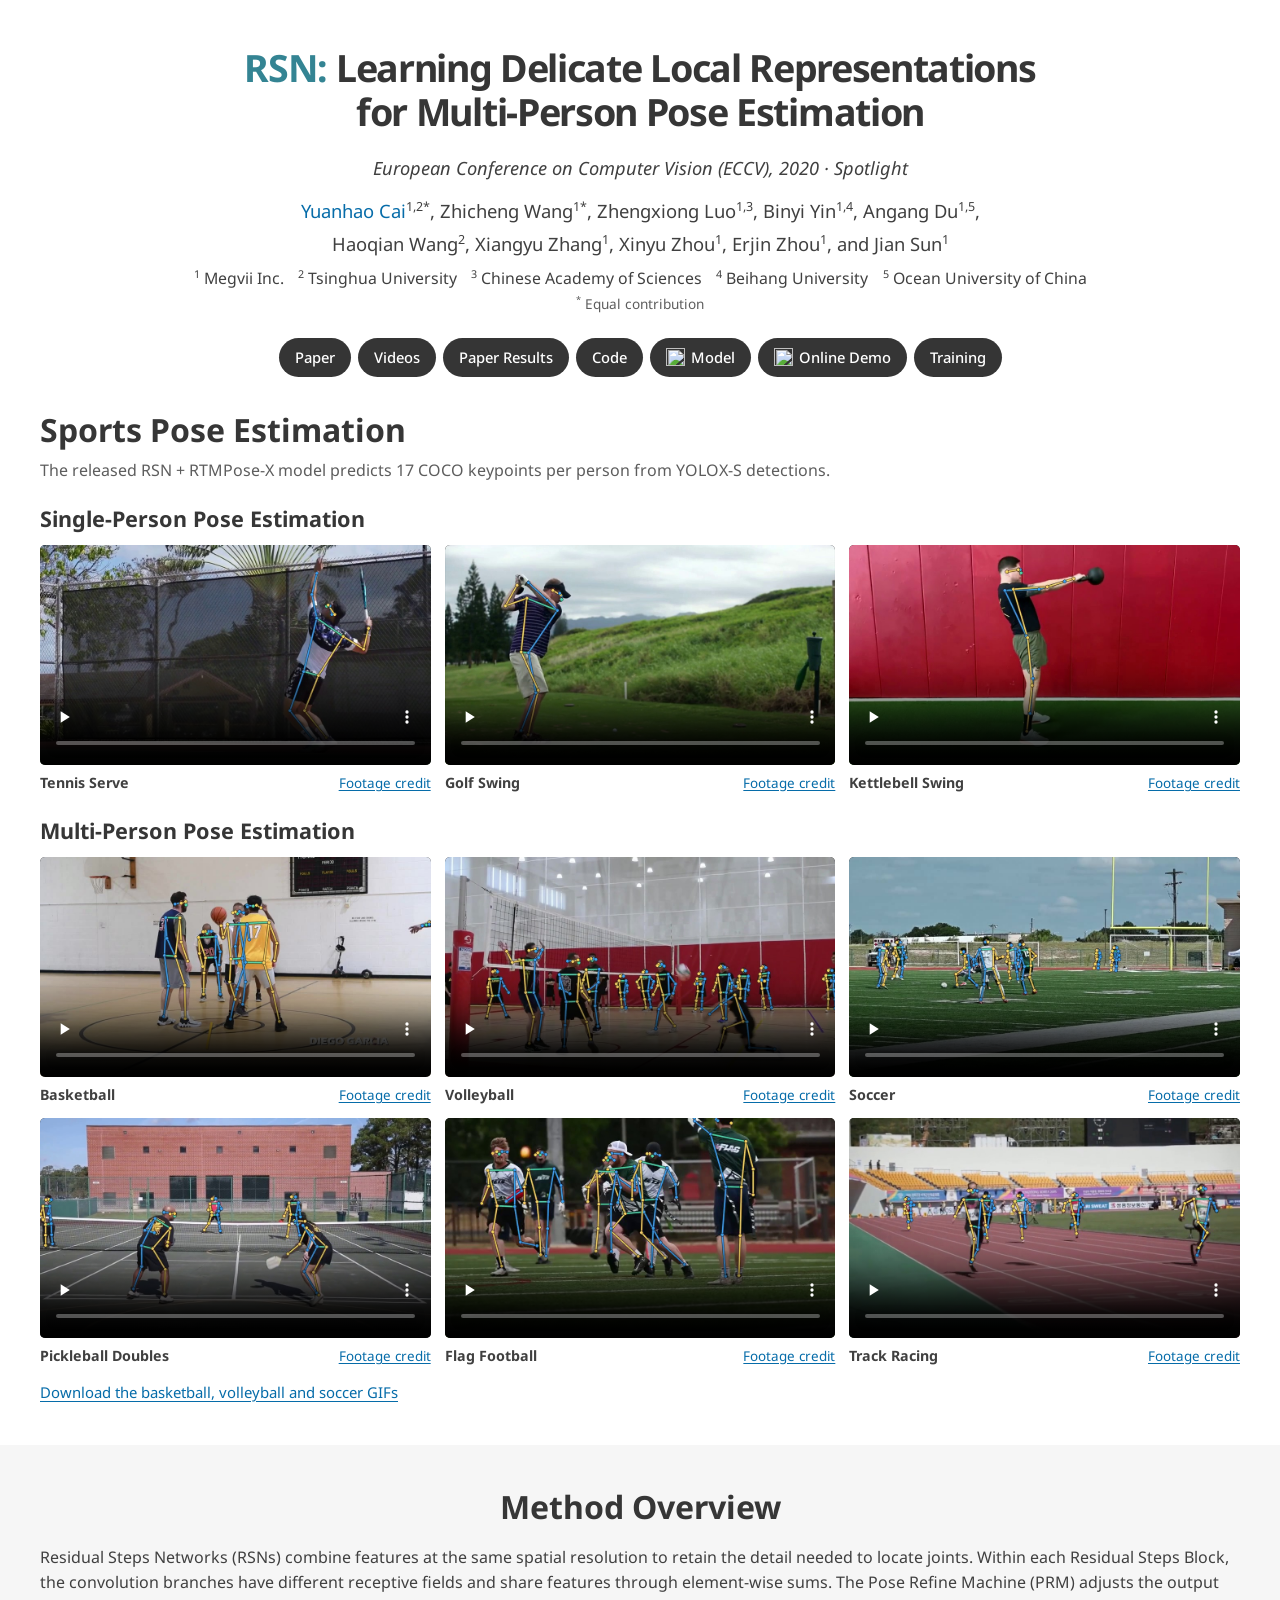
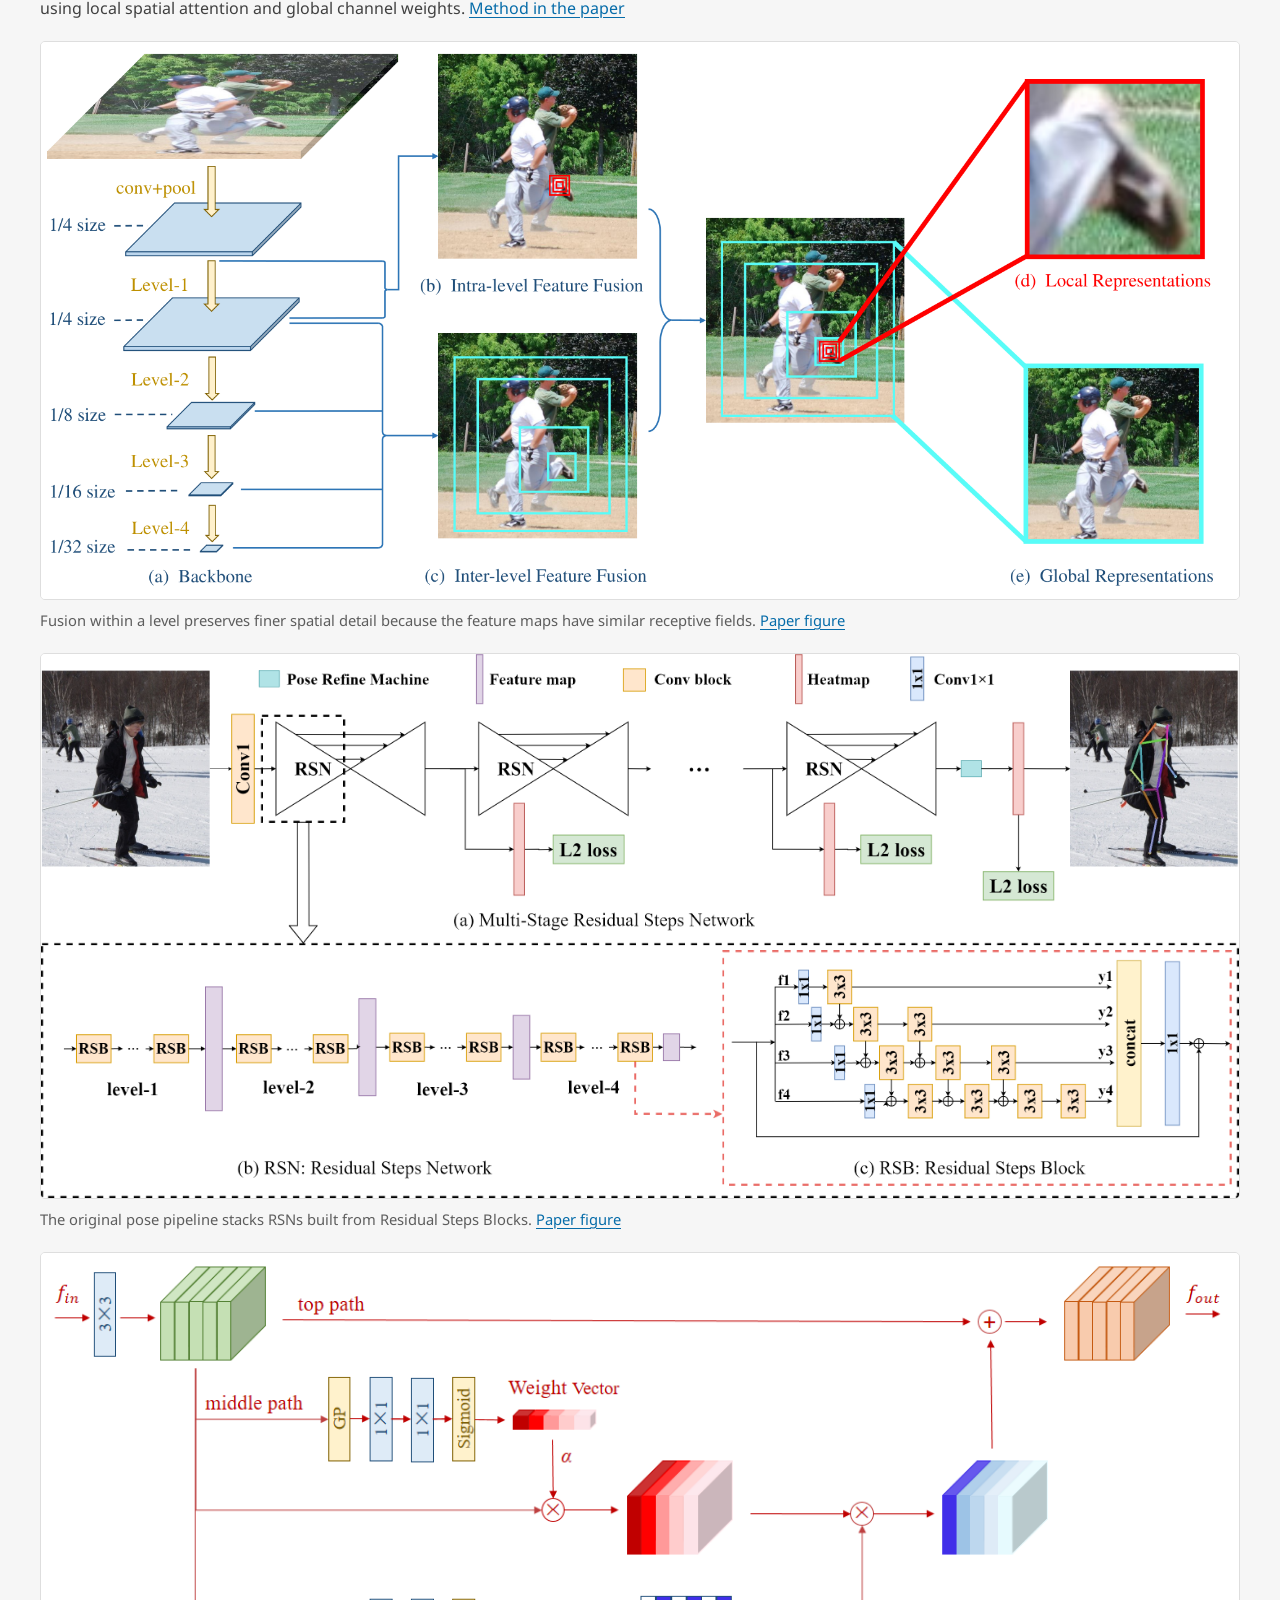
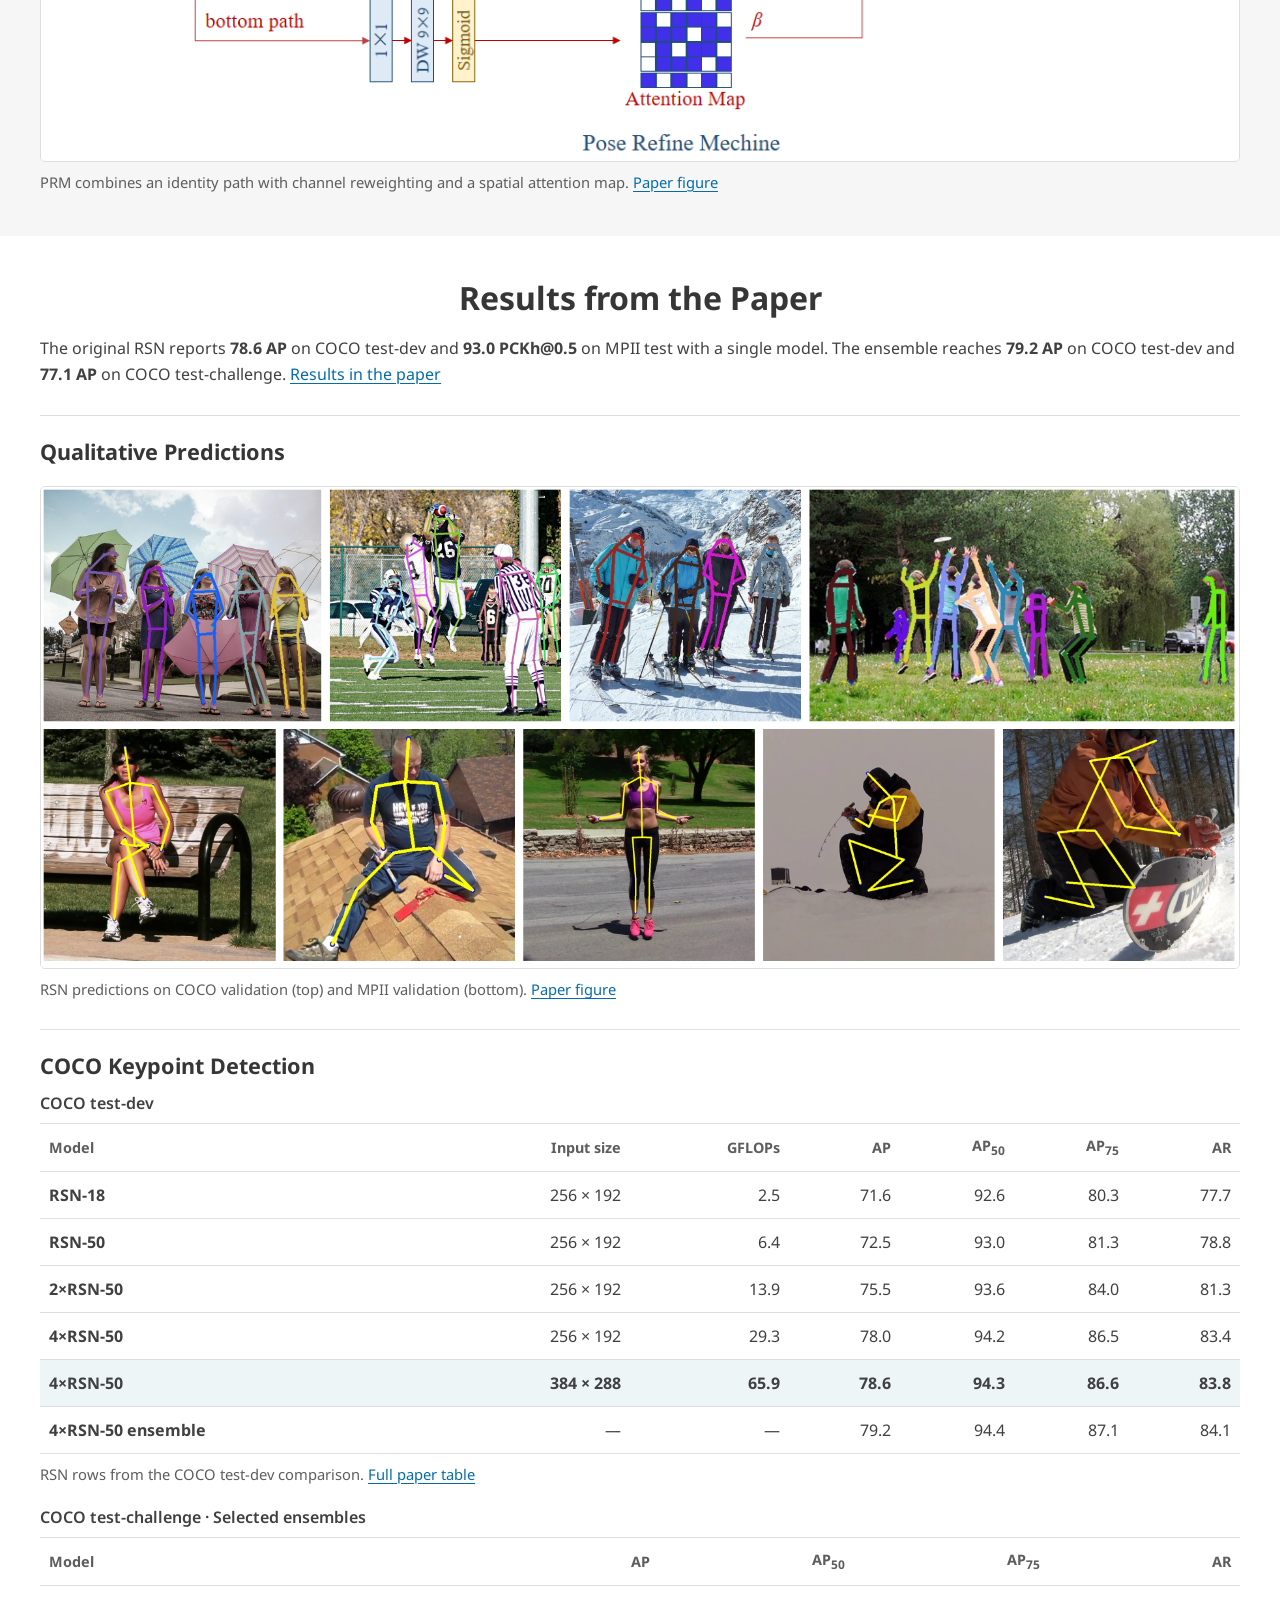
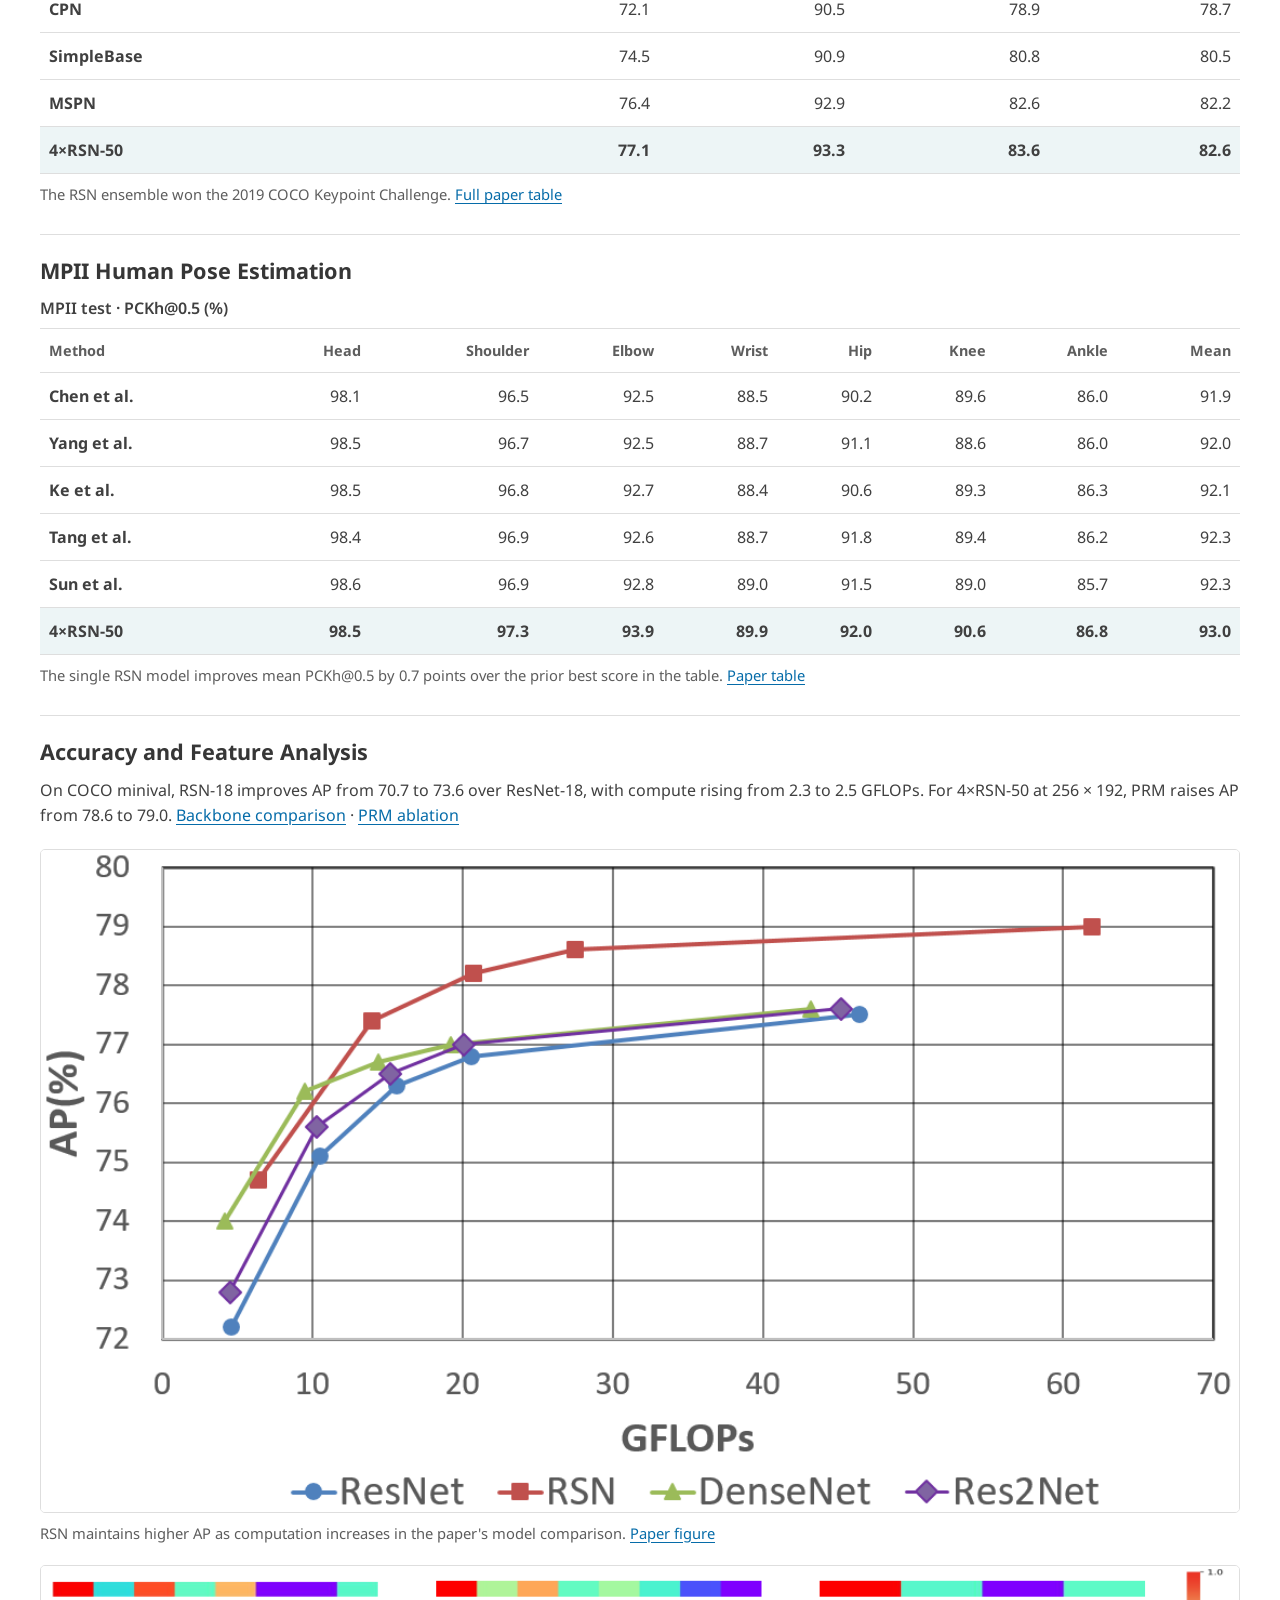
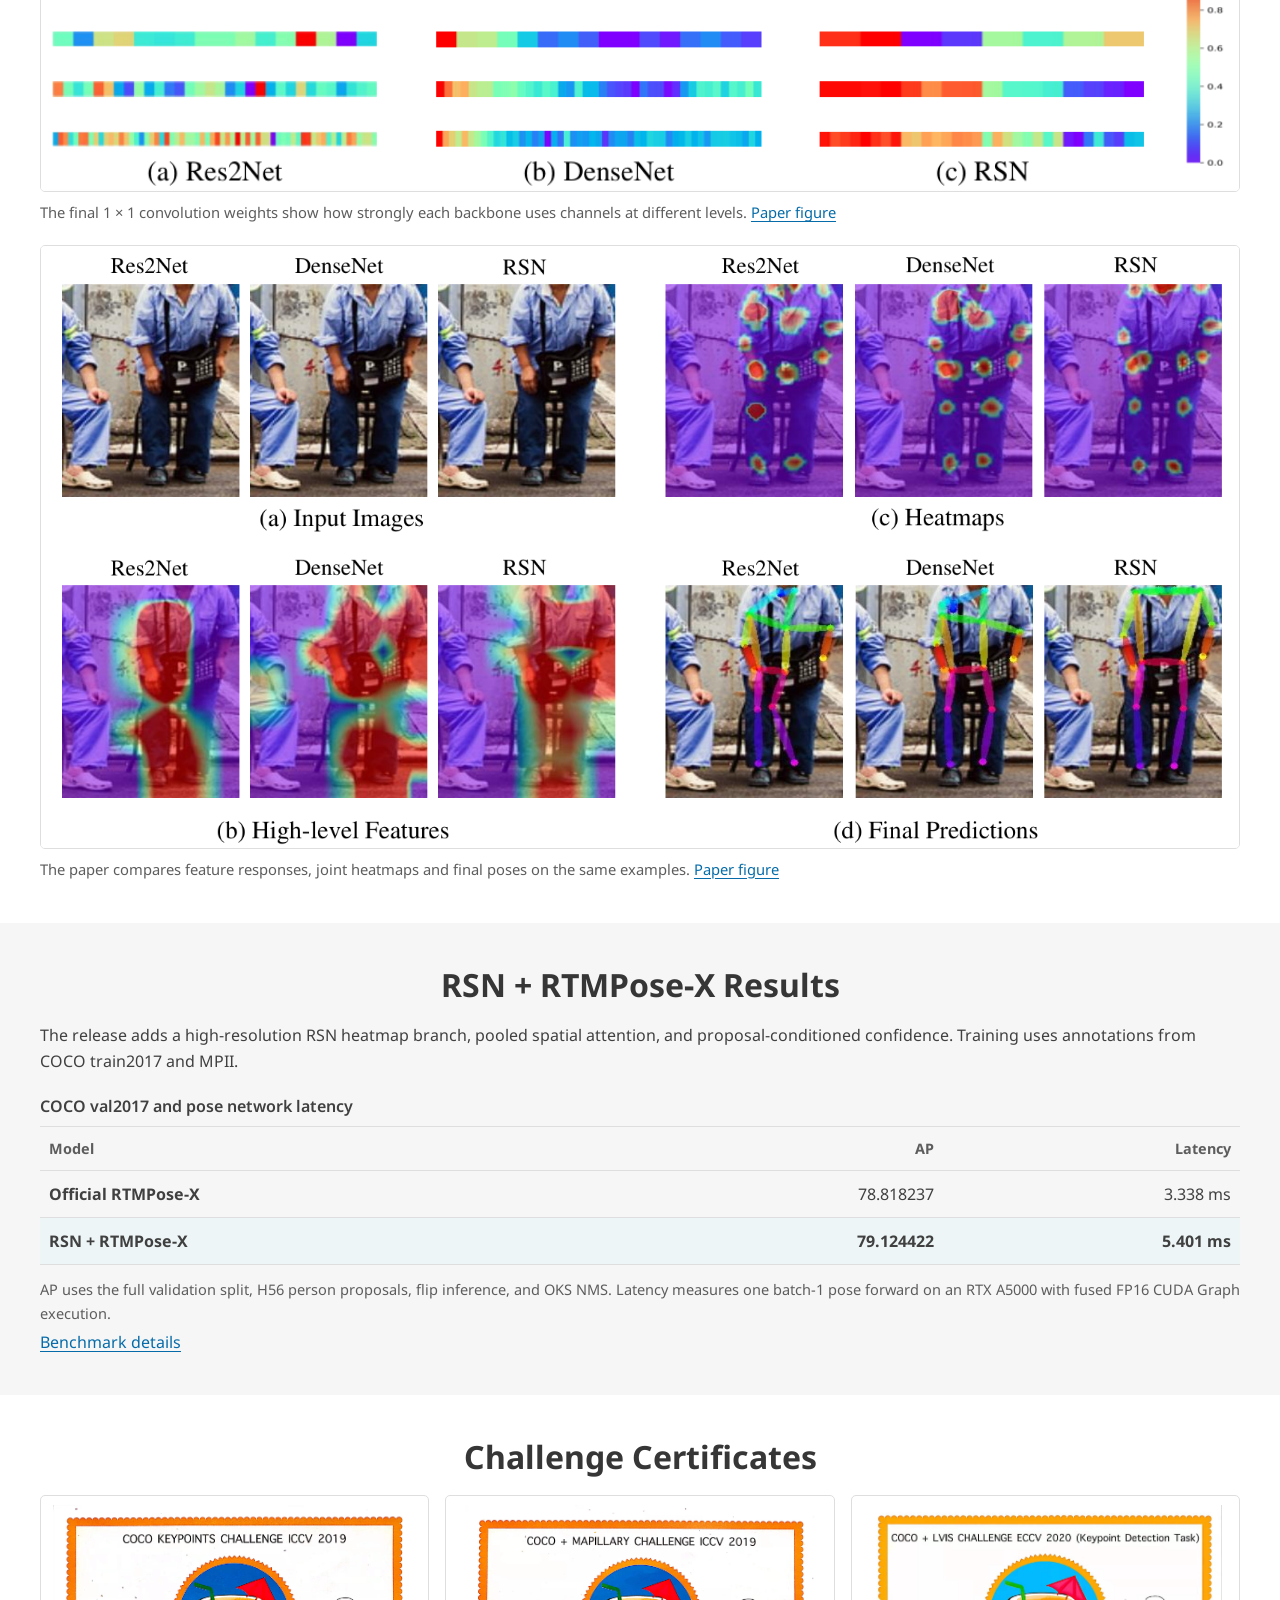
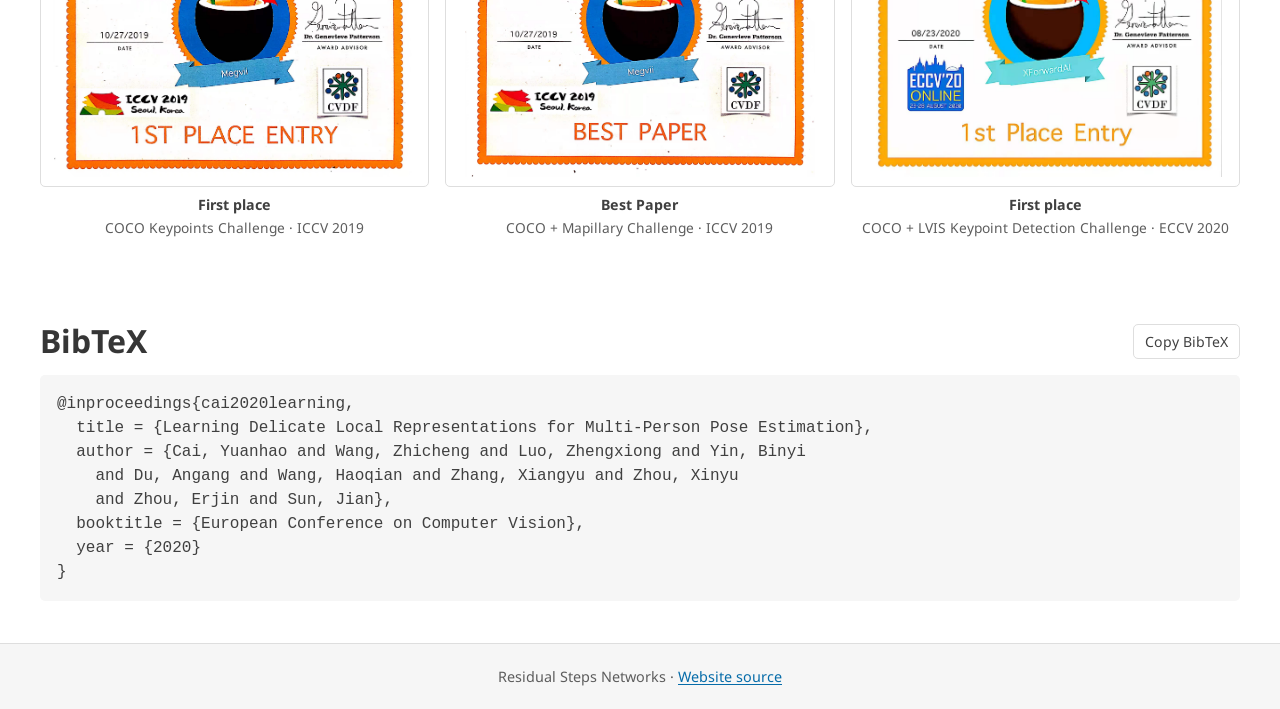
==== index.html @ 55c267ae "Show more sports demos and original RSN paper results" ====
<!doctype html>
<html lang="en">
<head>
  <meta charset="utf-8">
  <meta name="viewport" content="width=device-width, initial-scale=1">
  <meta name="description" content="Residual Steps Networks for multi-person pose estimation, with the RSN + RTMPose-X release, sports videos, code, and checkpoints.">
  <meta property="og:title" content="RSN | Multi-Person Pose Estimation">
  <meta property="og:description" content="The ECCV 2020 paper and our RSN + RTMPose-X release.">
  <meta property="og:image" content="https://caiyuanhao1998.github.io/RSN-Project/assets/basketball.jpg">
  <title>RSN | Multi-Person Pose Estimation</title>
  <link rel="stylesheet" href="styles.css?v=3">
  <script src="page.js" defer></script>
</head>
<body>
  <a class="skip-link" href="#main">Skip to content</a>
  <main id="main">
    <header class="publication">
      <div class="shell">
        <h1><span>RSN:</span> Learning Delicate Local Representations for Multi-Person Pose Estimation</h1>
        <p class="venue">European Conference on Computer Vision (ECCV), 2020 · Spotlight</p>
        <p class="authors">
          <span><a href="https://caiyuanhao1998.github.io/">Yuanhao Cai</a><sup>1,2*</sup></span>,
          <span>Zhicheng Wang<sup>1*</sup></span>,
          <span>Zhengxiong Luo<sup>1,3</sup></span>,
          <span>Binyi Yin<sup>1,4</sup></span>,
          <span>Angang Du<sup>1,5</sup></span>,
          <span>Haoqian Wang<sup>2</sup></span>,
          <span>Xiangyu Zhang<sup>1</sup></span>,
          <span>Xinyu Zhou<sup>1</sup></span>,
          <span>Erjin Zhou<sup>1</sup></span>, and
          <span>Jian Sun<sup>1</sup></span>
        </p>
        <p class="affiliations">
          <span><sup>1</sup> Megvii Inc.</span>
          <span><sup>2</sup> Tsinghua University</span>
          <span><sup>3</sup> Chinese Academy of Sciences</span>
          <span><sup>4</sup> Beihang University</span>
          <span><sup>5</sup> Ocean University of China</span>
        </p>
        <p class="contribution"><sup>*</sup> Equal contribution</p>
        <nav class="publication-links" aria-label="Project resources">
          <a href="https://arxiv.org/pdf/2003.04030">Paper</a>
          <a href="#videos">Videos</a>
          <a href="#paper-results">Paper Results</a>
          <a href="https://github.com/caiyuanhao1998/RSN">Code</a>
          <a href="https://huggingface.co/CaiYuanhao/RSN-RTMPose-X"><img src="https://huggingface.co/front/assets/huggingface_logo-noborder.svg" alt="" width="19" height="18"> Model</a>
          <a href="https://huggingface.co/spaces/CaiYuanhao/RSN-RTMPose-X"><img src="https://huggingface.co/front/assets/huggingface_logo-noborder.svg" alt="" width="19" height="18"> Online Demo</a>
          <a href="https://github.com/caiyuanhao1998/RSN/blob/master/RTMPose-X/TRAINING.md">Training</a>
        </nav>
      </div>
    </header>

    <section id="videos" class="shell media-section" aria-labelledby="gallery-title">
      <h2 id="gallery-title">Sports Pose Estimation</h2>
      <p class="media-intro">The released RSN + RTMPose-X model predicts 17 COCO keypoints per person from YOLOX-S detections.</p>

      <div class="pose-group" id="single-person">
        <h3>Single-Person Pose Estimation</h3>
        <div class="gallery">
          <figure>
            <video controls playsinline muted loop preload="none" width="960" height="540"
                   poster="assets/sports/tennis-serve.jpg" aria-label="Tennis Serve with RSN pose overlays">
              <source src="assets/sports/tennis-serve.mp4" type="video/mp4">
              <a href="assets/sports/tennis-serve.mp4">Download tennis serve video</a>
            </video>
            <figcaption><strong>Tennis Serve</strong><a href="https://www.dvidshub.net/video/849373/republic-korea-and-japanese-sailors-compete-tennis-tournament-rimpac-2022">Footage credit</a></figcaption>
          </figure>
          <figure>
            <video controls playsinline muted loop preload="none" width="960" height="540"
                   poster="assets/sports/golf-swing.jpg" aria-label="Golf Swing with RSN pose overlays">
              <source src="assets/sports/golf-swing.mp4" type="video/mp4">
              <a href="assets/sports/golf-swing.mp4">Download golf swing video</a>
            </video>
            <figcaption><strong>Golf Swing</strong><a href="https://www.dvidshub.net/video/330334/kaneohe-klipper-golf-course">Footage credit</a></figcaption>
          </figure>
          <figure>
            <video controls playsinline muted loop preload="none" width="960" height="540"
                   poster="assets/sports/kettlebell.jpg" aria-label="Kettlebell Swing with RSN pose overlays">
              <source src="assets/sports/kettlebell.mp4" type="video/mp4">
              <a href="assets/sports/kettlebell.mp4">Download kettlebell swing video</a>
            </video>
            <figcaption><strong>Kettlebell Swing</strong><a href="https://www.dvidshub.net/video/754731/kettlebell-swing">Footage credit</a></figcaption>
          </figure>
        </div>
      </div>

      <div class="pose-group" id="multi-person">
        <h3>Multi-Person Pose Estimation</h3>
        <div class="gallery">
          <figure>
            <video controls playsinline muted loop preload="none" width="960" height="540"
                   poster="assets/basketball.jpg" aria-label="Basketball with RSN pose overlays">
              <source src="assets/basketball.mp4" type="video/mp4">
              <a href="assets/basketball.mp4">Download basketball video</a>
            </video>
            <figcaption><strong>Basketball</strong><a href="https://www.dvidshub.net/video/989713/nsf-diego-garcia-hosts-basketball-game">Footage credit</a></figcaption>
          </figure>
          <figure>
            <video controls playsinline muted loop preload="none" width="960" height="540"
                   poster="assets/volleyball.jpg?v=ae454320d1ae" aria-label="Volleyball with RSN pose overlays">
              <source src="assets/volleyball.mp4?v=ae454320d1ae" type="video/mp4">
              <a href="assets/volleyball.mp4?v=ae454320d1ae">Download volleyball video</a>
            </video>
            <figcaption><strong>Volleyball</strong><a href="https://www.dvidshub.net/video/967191/katusa-friendship-week-volleyball-ssireum-competition-b-roll">Footage credit</a></figcaption>
          </figure>
          <figure>
            <video controls playsinline muted loop preload="none" width="960" height="540"
                   poster="assets/soccer.jpg" aria-label="Soccer with RSN pose overlays">
              <source src="assets/soccer.mp4" type="video/mp4">
              <a href="assets/soccer.mp4">Download soccer video</a>
            </video>
            <figcaption><strong>Soccer</strong><a href="https://www.dvidshub.net/video/972336/us-armed-forces-army-vs-air-force-soccer-tournament">Footage credit</a></figcaption>
          </figure>
          <figure>
            <video controls playsinline muted loop preload="none" width="960" height="540"
                   poster="assets/sports/pickleball.jpg" aria-label="Pickleball Doubles with RSN pose overlays">
              <source src="assets/sports/pickleball.mp4" type="video/mp4">
              <a href="assets/sports/pickleball.mp4">Download pickleball doubles video</a>
            </video>
            <figcaption><strong>Pickleball Doubles</strong><a href="https://www.dvidshub.net/video/944593/marne-week-2024-pickleball-b-roll-3rd-cab-vs-92-eng-bn">Footage credit</a></figcaption>
          </figure>
          <figure>
            <video controls playsinline muted loop preload="none" width="960" height="540"
                   poster="assets/sports/flag-football.jpg" aria-label="Flag Football with RSN pose overlays">
              <source src="assets/sports/flag-football.mp4" type="video/mp4">
              <a href="assets/sports/flag-football.mp4">Download flag football video</a>
            </video>
            <figcaption><strong>Flag Football</strong><a href="https://www.dvidshub.net/video/963060/us-uk-french-militaries-compete-flag-football-tournament-2025-b-roll">Footage credit</a></figcaption>
          </figure>
          <figure>
            <video controls playsinline muted loop preload="none" width="960" height="540"
                   poster="assets/sports/track-racing.jpg" aria-label="Track Racing with RSN pose overlays">
              <source src="assets/sports/track-racing.mp4" type="video/mp4">
              <a href="assets/sports/track-racing.mp4">Download track racing video</a>
            </video>
            <figcaption><strong>Track Racing</strong><a href="https://www.dvidshub.net/video/426624/us-track-and-field">Footage credit</a></figcaption>
          </figure>
        </div>
      </div>
      <p class="media-caption"><a href="https://github.com/caiyuanhao1998/RSN/blob/master/RTMPose-X/MEDIA.md">Download the basketball, volleyball and soccer GIFs</a></p>
    </section>

    <section id="paper" class="section section-light" aria-labelledby="method-title">
      <div class="shell">
        <h2 id="method-title">Method Overview</h2>
        <p>Residual Steps Networks (RSNs) combine features at the same spatial resolution to retain the detail needed to locate joints. Within each Residual Steps Block, the convolution branches have different receptive fields and share features through element-wise sums. The Pose Refine Machine (PRM) adjusts the output using local spatial attention and global channel weights. <a href="https://arxiv.org/html/2003.04030#S3">Method in the paper</a></p>

        <figure class="paper-figure">
          <a href="assets/paper/intra-level.png"><img src="assets/paper/intra-level.png" alt="Comparison of fusion within a feature level and across levels with different receptive fields" width="1937" height="900" loading="lazy" decoding="async"></a>
          <figcaption>Fusion within a level preserves finer spatial detail because the feature maps have similar receptive fields. <a href="https://arxiv.org/html/2003.04030#S1.F1">Paper figure</a></figcaption>
        </figure>
        <figure class="paper-figure">
          <a href="assets/architecture.png"><img src="assets/architecture.png" alt="Original RSN pose pipeline, RSN backbone and Residual Steps Block with four feature branches" width="2935" height="1334" loading="lazy" decoding="async"></a>
          <figcaption>The original pose pipeline stacks RSNs built from Residual Steps Blocks. <a href="https://arxiv.org/html/2003.04030#S2.F2">Paper figure</a></figcaption>
        </figure>
        <figure class="paper-figure">
          <a href="assets/paper/pose-refine-machine.png"><img src="assets/paper/pose-refine-machine.png" alt="Pose Refine Machine with identity, channel attention and spatial attention paths" width="1247" height="529" loading="lazy" decoding="async"></a>
          <figcaption>PRM combines an identity path with channel reweighting and a spatial attention map. <a href="https://arxiv.org/html/2003.04030#S3.F3">Paper figure</a></figcaption>
        </figure>
      </div>
    </section>

    <section id="paper-results" class="section" aria-labelledby="paper-results-title">
      <div class="shell">
        <h2 id="paper-results-title">Results from the Paper</h2>
        <p>The original RSN reports <strong>78.6 AP</strong> on COCO test-dev and <strong>93.0 PCKh@0.5</strong> on MPII test with a single model. The ensemble reaches <strong>79.2 AP</strong> on COCO test-dev and <strong>77.1 AP</strong> on COCO test-challenge. <a href="https://arxiv.org/html/2003.04030#S4">Results in the paper</a></p>

        <div class="paper-block">
          <h3>Qualitative Predictions</h3>
          <figure class="paper-figure">
            <a href="assets/paper/predictions.png"><img src="assets/paper/predictions.png" alt="Original RSN pose predictions for crowded COCO scenes in the top row and individual MPII athletes in the bottom row" width="1838" height="739" loading="lazy" decoding="async"></a>
            <figcaption>RSN predictions on COCO validation (top) and MPII validation (bottom). <a href="https://arxiv.org/html/2003.04030#S5.F7">Paper figure</a></figcaption>
          </figure>
        </div>

        <div class="paper-block">
          <h3>COCO Keypoint Detection</h3>
          <div class="table-wrap" tabindex="0" role="region" aria-label="COCO test-dev benchmark table">
            <table class="paper-table">
              <caption>COCO test-dev</caption>
              <thead><tr><th scope="col">Model</th><th scope="col">Input size</th><th scope="col">GFLOPs</th><th scope="col">AP</th><th scope="col">AP<sub>50</sub></th><th scope="col">AP<sub>75</sub></th><th scope="col">AR</th></tr></thead>
              <tbody>
                <tr><th scope="row">RSN-18</th><td>256 × 192</td><td>2.5</td><td>71.6</td><td>92.6</td><td>80.3</td><td>77.7</td></tr>
                <tr><th scope="row">RSN-50</th><td>256 × 192</td><td>6.4</td><td>72.5</td><td>93.0</td><td>81.3</td><td>78.8</td></tr>
                <tr><th scope="row">2×RSN-50</th><td>256 × 192</td><td>13.9</td><td>75.5</td><td>93.6</td><td>84.0</td><td>81.3</td></tr>
                <tr><th scope="row">4×RSN-50</th><td>256 × 192</td><td>29.3</td><td>78.0</td><td>94.2</td><td>86.5</td><td>83.4</td></tr>
                <tr class="highlight-row"><th scope="row">4×RSN-50</th><td>384 × 288</td><td>65.9</td><td>78.6</td><td>94.3</td><td>86.6</td><td>83.8</td></tr>
                <tr><th scope="row">4×RSN-50 ensemble</th><td>—</td><td>—</td><td>79.2</td><td>94.4</td><td>87.1</td><td>84.1</td></tr>
              </tbody>
            </table>
          </div>
          <p class="caption">RSN rows from the COCO test-dev comparison. <a href="https://arxiv.org/html/2003.04030#S4.T5">Full paper table</a></p>

          <div class="table-wrap" tabindex="0" role="region" aria-label="COCO test-challenge benchmark table">
            <table class="paper-table">
              <caption>COCO test-challenge · Selected ensembles</caption>
              <thead><tr><th scope="col">Model</th><th scope="col">AP</th><th scope="col">AP<sub>50</sub></th><th scope="col">AP<sub>75</sub></th><th scope="col">AR</th></tr></thead>
              <tbody>
                <tr><th scope="row">CPN</th><td>72.1</td><td>90.5</td><td>78.9</td><td>78.7</td></tr>
                <tr><th scope="row">SimpleBase</th><td>74.5</td><td>90.9</td><td>80.8</td><td>80.5</td></tr>
                <tr><th scope="row">MSPN</th><td>76.4</td><td>92.9</td><td>82.6</td><td>82.2</td></tr>
                <tr class="highlight-row"><th scope="row">4×RSN-50</th><td>77.1</td><td>93.3</td><td>83.6</td><td>82.6</td></tr>
              </tbody>
            </table>
          </div>
          <p class="caption">The RSN ensemble won the 2019 COCO Keypoint Challenge. <a href="https://arxiv.org/html/2003.04030#S4.T6">Full paper table</a></p>
        </div>

        <div class="paper-block">
          <h3>MPII Human Pose Estimation</h3>
          <div class="table-wrap" tabindex="0" role="region" aria-label="MPII test benchmark table">
            <table class="paper-table mpii-table">
              <caption>MPII test · PCKh@0.5 (%)</caption>
              <thead><tr><th scope="col">Method</th><th scope="col">Head</th><th scope="col">Shoulder</th><th scope="col">Elbow</th><th scope="col">Wrist</th><th scope="col">Hip</th><th scope="col">Knee</th><th scope="col">Ankle</th><th scope="col">Mean</th></tr></thead>
              <tbody>
                <tr><th scope="row">Chen et al.</th><td>98.1</td><td>96.5</td><td>92.5</td><td>88.5</td><td>90.2</td><td>89.6</td><td>86.0</td><td>91.9</td></tr>
                <tr><th scope="row">Yang et al.</th><td>98.5</td><td>96.7</td><td>92.5</td><td>88.7</td><td>91.1</td><td>88.6</td><td>86.0</td><td>92.0</td></tr>
                <tr><th scope="row">Ke et al.</th><td>98.5</td><td>96.8</td><td>92.7</td><td>88.4</td><td>90.6</td><td>89.3</td><td>86.3</td><td>92.1</td></tr>
                <tr><th scope="row">Tang et al.</th><td>98.4</td><td>96.9</td><td>92.6</td><td>88.7</td><td>91.8</td><td>89.4</td><td>86.2</td><td>92.3</td></tr>
                <tr><th scope="row">Sun et al.</th><td>98.6</td><td>96.9</td><td>92.8</td><td>89.0</td><td>91.5</td><td>89.0</td><td>85.7</td><td>92.3</td></tr>
                <tr class="highlight-row"><th scope="row">4×RSN-50</th><td>98.5</td><td>97.3</td><td>93.9</td><td>89.9</td><td>92.0</td><td>90.6</td><td>86.8</td><td>93.0</td></tr>
              </tbody>
            </table>
          </div>
          <p class="caption">The single RSN model improves mean PCKh@0.5 by 0.7 points over the prior best score in the table. <a href="https://arxiv.org/html/2003.04030#S4.T7">Paper table</a></p>
        </div>

        <div class="paper-block">
          <h3>Accuracy and Feature Analysis</h3>
          <p>On COCO minival, RSN-18 improves AP from 70.7 to 73.6 over ResNet-18, with compute rising from 2.3 to 2.5 GFLOPs. For 4×RSN-50 at 256 × 192, PRM raises AP from 78.6 to 79.0. <a href="https://arxiv.org/html/2003.04030#S4.T2">Backbone comparison</a> · <a href="https://arxiv.org/html/2003.04030#S4.T4">PRM ablation</a></p>
          <figure class="paper-figure">
            <a href="assets/paper/efficiency.png"><img src="assets/paper/efficiency.png" alt="COCO minival AP versus GFLOPs for ResNet, Res2Net, DenseNet and RSN" width="1108" height="612" loading="lazy" decoding="async"></a>
            <figcaption>RSN maintains higher AP as computation increases in the paper's model comparison. <a href="https://arxiv.org/html/2003.04030#S4.F4">Paper figure</a></figcaption>
          </figure>
          <figure class="paper-figure">
            <a href="assets/paper/filter-weights.png"><img src="assets/paper/filter-weights.png" alt="Filter weight visualizations at four feature levels for Res2Net-50, DenseNet-169 and RSN-50" width="1134" height="213" loading="lazy" decoding="async"></a>
            <figcaption>The final 1 × 1 convolution weights show how strongly each backbone uses channels at different levels. <a href="https://arxiv.org/html/2003.04030#S4.F5">Paper figure</a></figcaption>
          </figure>
          <figure class="paper-figure">
            <a href="assets/paper/visual-analysis.png"><img src="assets/paper/visual-analysis.png" alt="Input images, high-level responses, low-level heatmaps and pose predictions comparing Res2Net, DenseNet and RSN" width="1600" height="804" loading="lazy" decoding="async"></a>
            <figcaption>The paper compares feature responses, joint heatmaps and final poses on the same examples. <a href="https://arxiv.org/html/2003.04030#S4.F6">Paper figure</a></figcaption>
          </figure>
        </div>
      </div>
    </section>

    <section id="results" class="section section-light" aria-labelledby="results-title">
      <div class="shell">
        <h2 id="results-title">RSN + RTMPose-X Results</h2>
        <div class="prose">
          <p>The release adds a high-resolution RSN heatmap branch, pooled spatial attention, and proposal-conditioned confidence. Training uses annotations from COCO train2017 and MPII.</p>
        </div>
        <div class="benchmark">
          <div class="table-wrap">
            <table>
              <caption>COCO val2017 and pose network latency</caption>
              <thead><tr><th scope="col">Model</th><th scope="col">AP</th><th scope="col">Latency</th></tr></thead>
              <tbody>
                <tr><th scope="row">Official RTMPose-X</th><td>78.818237</td><td>3.338 ms</td></tr>
                <tr class="highlight-row"><th scope="row">RSN + RTMPose-X</th><td>79.124422</td><td>5.401 ms</td></tr>
              </tbody>
            </table>
          </div>
          <p>AP uses the full validation split, H56 person proposals, flip inference, and OKS NMS. Latency measures one batch-1 pose forward on an RTX A5000 with fused FP16 CUDA Graph execution.</p>
          <a href="https://huggingface.co/CaiYuanhao/RSN-RTMPose-X#evaluation">Benchmark details</a>
        </div>
      </div>
    </section>

    <section id="awards" class="section" aria-labelledby="awards-title">
      <div class="shell">
        <h2 id="awards-title">Challenge Certificates</h2>
        <div class="gallery awards">
          <figure>
            <a href="assets/2019_winner.png"><img src="assets/2019_winner.png" loading="lazy" alt="Megvii first place certificate, COCO Keypoints Challenge, ICCV 2019"></a>
            <figcaption><strong>First place</strong><span>COCO Keypoints Challenge · ICCV 2019</span></figcaption>
          </figure>
          <figure>
            <a href="assets/2019_best_paper.png"><img src="assets/2019_best_paper.png" loading="lazy" alt="Megvii Best Paper certificate, COCO and Mapillary Challenge, ICCV 2019"></a>
            <figcaption><strong>Best Paper</strong><span>COCO + Mapillary Challenge · ICCV 2019</span></figcaption>
          </figure>
          <figure>
            <a href="assets/2020_winner.png"><img src="assets/2020_winner.png" loading="lazy" alt="XForwardAI first place certificate, COCO and LVIS Keypoint Detection Challenge, ECCV 2020"></a>
            <figcaption><strong>First place</strong><span>COCO + LVIS Keypoint Detection Challenge · ECCV 2020</span></figcaption>
          </figure>
        </div>
      </div>
    </section>

    <section class="shell section citation" aria-labelledby="citation-title">
      <div class="citation-heading">
        <h2 id="citation-title">BibTeX</h2>
        <button type="button" id="copy-citation" hidden>Copy BibTeX</button>
      </div>
      <pre><code id="bibtex">@inproceedings{cai2020learning,
  title = {Learning Delicate Local Representations for Multi-Person Pose Estimation},
  author = {Cai, Yuanhao and Wang, Zhicheng and Luo, Zhengxiong and Yin, Binyi
    and Du, Angang and Wang, Haoqian and Zhang, Xiangyu and Zhou, Xinyu
    and Zhou, Erjin and Sun, Jian},
  booktitle = {European Conference on Computer Vision},
  year = {2020}
}</code></pre>
      <p id="copy-status" class="sr-only" aria-live="polite"></p>
    </section>
  </main>

  <footer>
    <p class="shell">Residual Steps Networks · <a href="https://github.com/caiyuanhao1998/RSN-Project">Website source</a></p>
  </footer>
</body>
</html>
---- styles.css ----
@import url('https://fonts.googleapis.com/css2?family=Google+Sans:ital,wght@0,400;0,500;0,600;0,700;1,400&family=Noto+Sans:wght@400;500;600;700&display=swap');

:root {
  color-scheme: light;
  --heading: #363636;
  --text: #404040;
  --muted: #5d5d5d;
  --accent: #348493;
  --link: #066ca9;
  --light: #f6f6f6;
  --line: #dedede;
  --content-width: 1200px;
  --page-gutter: clamp(15px, 3.2vw, 32px);
  font-family: "Noto Sans", system-ui, sans-serif;
  font-size: 16px;
}
* { box-sizing: border-box; }
body { margin: 0; color: var(--text); background: #fff; }
p, figure { margin: 0; }
p { line-height: 1.6; }
h1, h2, h3 { margin: 0; color: var(--heading); font-family: "Google Sans", "Noto Sans", system-ui, sans-serif; }
h2 { font-size: clamp(1.5rem, 3vw, 2rem); line-height: 1.25; font-weight: 700; }
a { color: var(--link); text-underline-offset: .17em; }
a:hover { color: #054f7a; }
a:focus-visible, button:focus-visible, video:focus-visible, .table-wrap:focus-visible { outline: 3px solid var(--link); outline-offset: 3px; }
img, video { display: block; max-width: 100%; }
.shell { width: min(var(--content-width), calc(100% - 2 * var(--page-gutter))); margin-inline: auto; }
.publication { padding: 46px 0 19px; text-align: center; }
h1 { font-size: clamp(1.95rem, 3.5vw, 2.35rem); line-height: 1.17; font-weight: 700; letter-spacing: -.035em; text-wrap: balance; }
h1 span { color: var(--accent); }
.venue { margin: 21px 0 12px; font: italic 1.14rem/1.5 "Google Sans", "Noto Sans", system-ui, sans-serif; }
.authors { font: 1.15rem/1.8 "Google Sans", "Noto Sans", system-ui, sans-serif; text-wrap: balance; }
.authors span, .affiliations span { white-space: nowrap; }
.authors a { text-decoration: none; }
.authors a:hover { text-decoration: underline; }
sup { line-height: 0; font-size: .68em; }
.affiliations { display: flex; justify-content: center; flex-wrap: wrap; column-gap: .9em; row-gap: 2px; margin: 5px auto 2px; font-size: .99rem; }
.contribution { font-size: .85rem; color: var(--muted); }
.publication-links { display: flex; justify-content: center; flex-wrap: wrap; gap: 7px; margin-top: 23px; }
.publication-links a { display: inline-flex; align-items: center; justify-content: center; gap: 6px; min-height: 39px; padding: 7px 16px; color: #fff; background: #353535; border-radius: 999px; text-decoration: none; font-size: .92rem; font-weight: 500; }
.publication-links a:hover { background: #164b56; }
.media-section { padding: 14px 0 40px; }
.media-section h2 { margin-bottom: 8px; }
.media-intro { color: var(--muted); }
h3 { font-size: clamp(1.15rem, 2.1vw, 1.35rem); line-height: 1.35; }
.pose-group { margin-top: 21px; scroll-margin-top: 14px; }
.pose-group + .pose-group { margin-top: 24px; }
.pose-group h3 { margin-bottom: 12px; }
.gallery { display: grid; grid-template-columns: repeat(3,minmax(0,1fr)); gap: 14px; }
.gallery video { width: 100%; height: auto; aspect-ratio: 16/9; background: #181818; border-radius: 5px; }
.gallery figcaption { display: flex; align-items: baseline; justify-content: space-between; gap: 7px; padding: 8px 0 0; font-size: .89rem; }
.gallery figcaption a { font-size: .84rem; }
.media-caption { margin-top: 16px; font-size: .93rem; color: var(--muted); }
.section { padding-block: 42px; scroll-margin-top: 12px; }
.section h2 { text-align: center; margin-bottom: 18px; }
.section-light { background: var(--light); }
.prose p + p { margin-top: 12px; }
.paper-figure { margin-top: 20px; }
.paper-figure img { width: 100%; height: auto; background: #fff; border: 1px solid var(--line); border-radius: 5px; }
.paper-figure figcaption, .caption { margin-top: 9px; color: var(--muted); font-size: .92rem; line-height: 1.6; }
.paper-block { margin-top: 27px; padding-top: 21px; border-top: 1px solid var(--line); }
.paper-block h3 { margin-bottom: 12px; }
.paper-block .caption + .table-wrap { margin-top: 20px; }
.benchmark { margin-top: 21px; }
.table-wrap { width: 100%; overflow-x: auto; }
.paper-table { min-width: 518px; }
.mpii-table { min-width: 660px; }
table { width: 100%; border-collapse: collapse; font-variant-numeric: tabular-nums; }
caption { text-align: left; margin-bottom: 9px; font-weight: 600; }
th, td { text-align: right; padding: 12px 9px; border-bottom: 1px solid var(--line); }
th:first-child { text-align: left; }
thead th { color: var(--muted); border-top: 1px solid var(--line); font-size: .9rem; }
.highlight-row { background: #edf5f6; font-weight: 700; }
.benchmark p { margin: 13px 0 6px; font-size: .91rem; color: var(--muted); }
.awards { gap: 16px; }
.awards figure { text-align: center; }
.awards img { width: 100%; aspect-ratio: 4/3; object-fit: contain; padding: 9px; border: 1px solid var(--line); border-radius: 5px; background: #fff; }
.awards figcaption { display: grid; gap: 4px; justify-content: center; }
.awards figcaption span { color: var(--muted); font-size: .86rem; }
.citation-heading { display: flex; justify-content: space-between; align-items: center; gap: 12px; margin-bottom: 14px; }
.citation-heading h2 { margin: 0; text-align: left; }
button { background: #fff; color: var(--text); border: 1px solid var(--line); border-radius: 5px; font: inherit; font-size: .88rem; padding: 7px 11px; cursor: pointer; }
button:hover { background: var(--light); }
pre { margin: 0; overflow-x: auto; border-radius: 5px; background: var(--light); padding: 17px; line-height: 1.5; }
footer { border-top: 1px solid var(--line); background: var(--light); padding: 21px 0; text-align: center; color: var(--muted); font-size: .9rem; }
.skip-link { position: absolute; left: 12px; top: 10px; transform: translateY(-160%); padding: 6px 9px; background: #fff; z-index: 2; }
.skip-link:focus { transform: translateY(0); }
.sr-only { position: absolute; width: 1px; height: 1px; padding: 0; overflow: hidden; clip: rect(0,0,0,0); white-space: nowrap; border: 0; }

@media (max-width: 880px) {
  .publication { padding-top: 35px; }
  .affiliations { font-size: .94rem; }
}
@media (max-width: 720px) {
  .gallery { grid-template-columns: repeat(2,minmax(0,1fr)); }
}
@media (max-width: 515px) {
  .publication { padding-top: 27px; }
  h1 { font-size: 1.92rem; line-height: 1.16; }
  .venue { font-size: .99rem; }
  .authors { font-size: 1rem; line-height: 1.65; }
  .affiliations { font-size: .85rem; column-gap: .62em; }
  .publication-links { margin-top: 17px; gap: 6px; }
  .publication-links a { min-height: 37px; padding-inline: 12px; font-size: .88rem; }
  .gallery { grid-template-columns: 1fr; gap: 16px; }
  .media-section { padding-bottom: 28px; }
  .section { padding-block: 28px; }
  th, td { font-size: .875rem; padding-inline: 6px; }
}
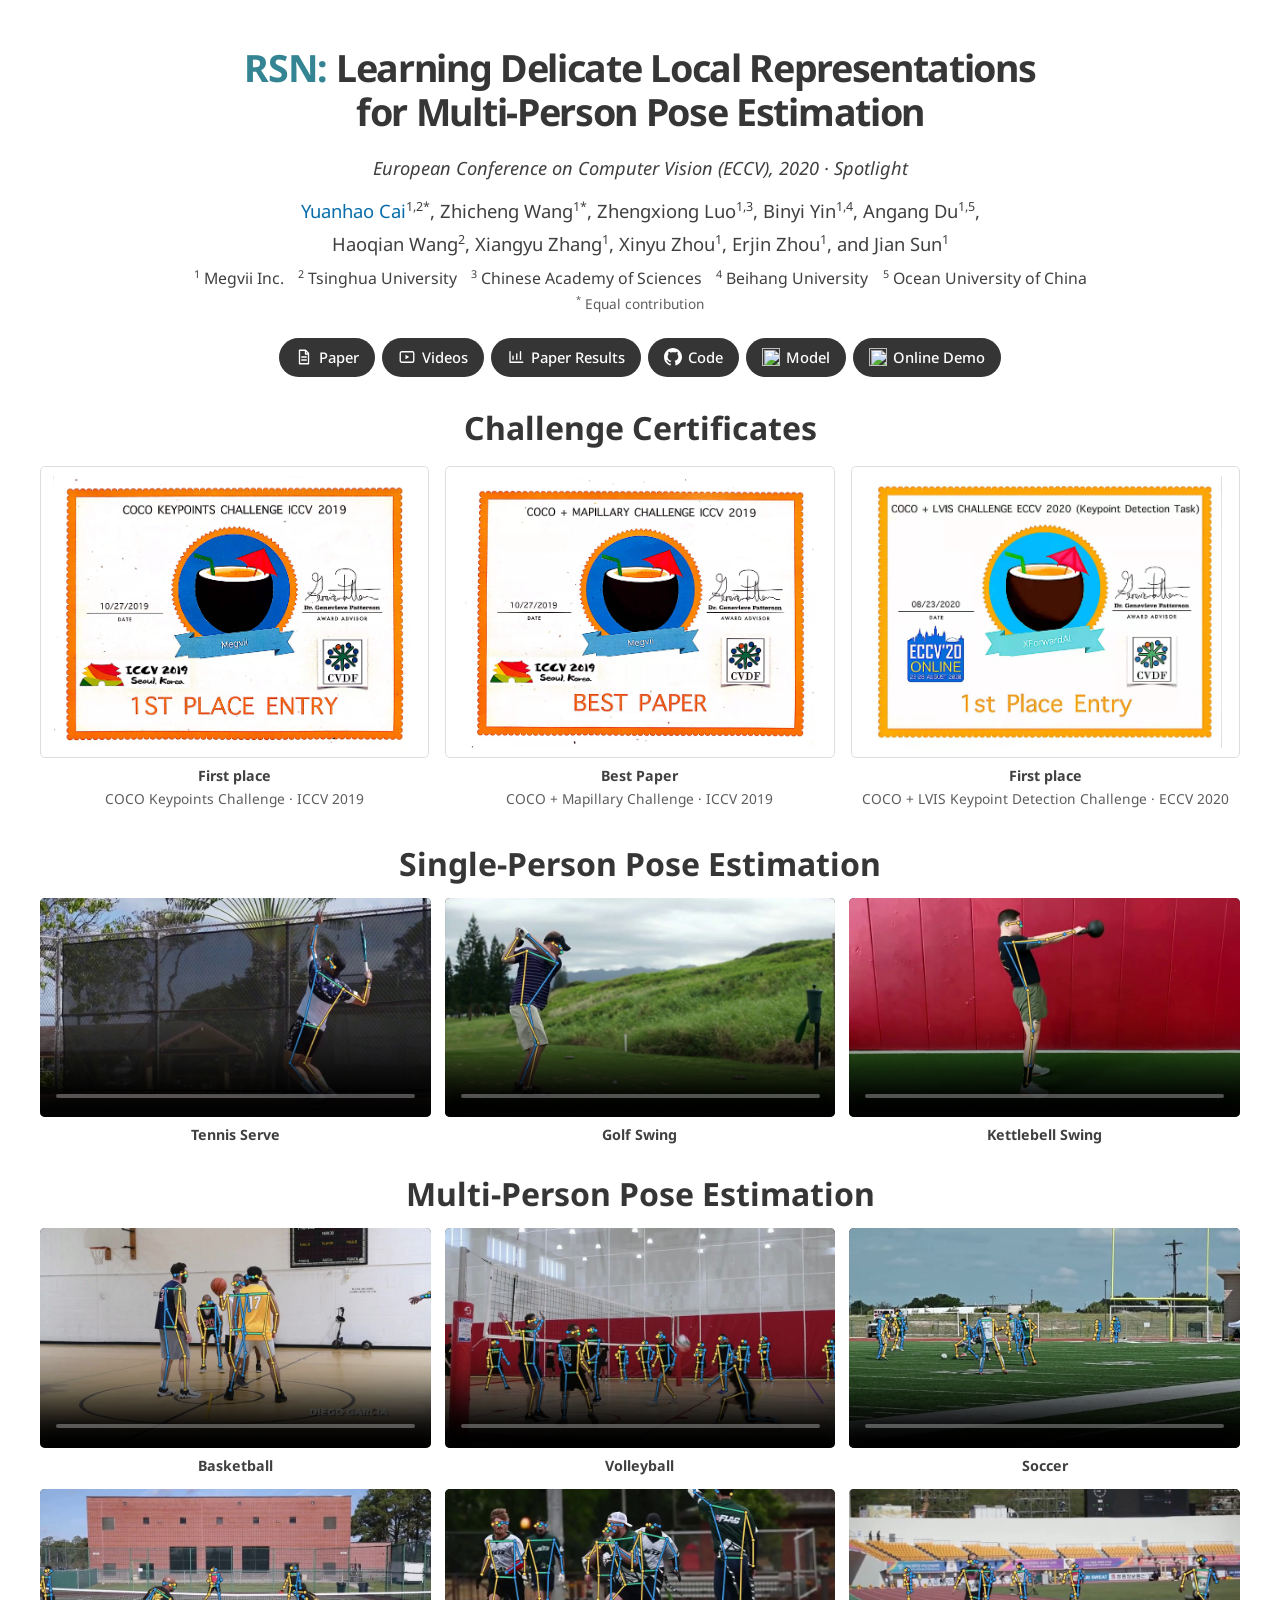
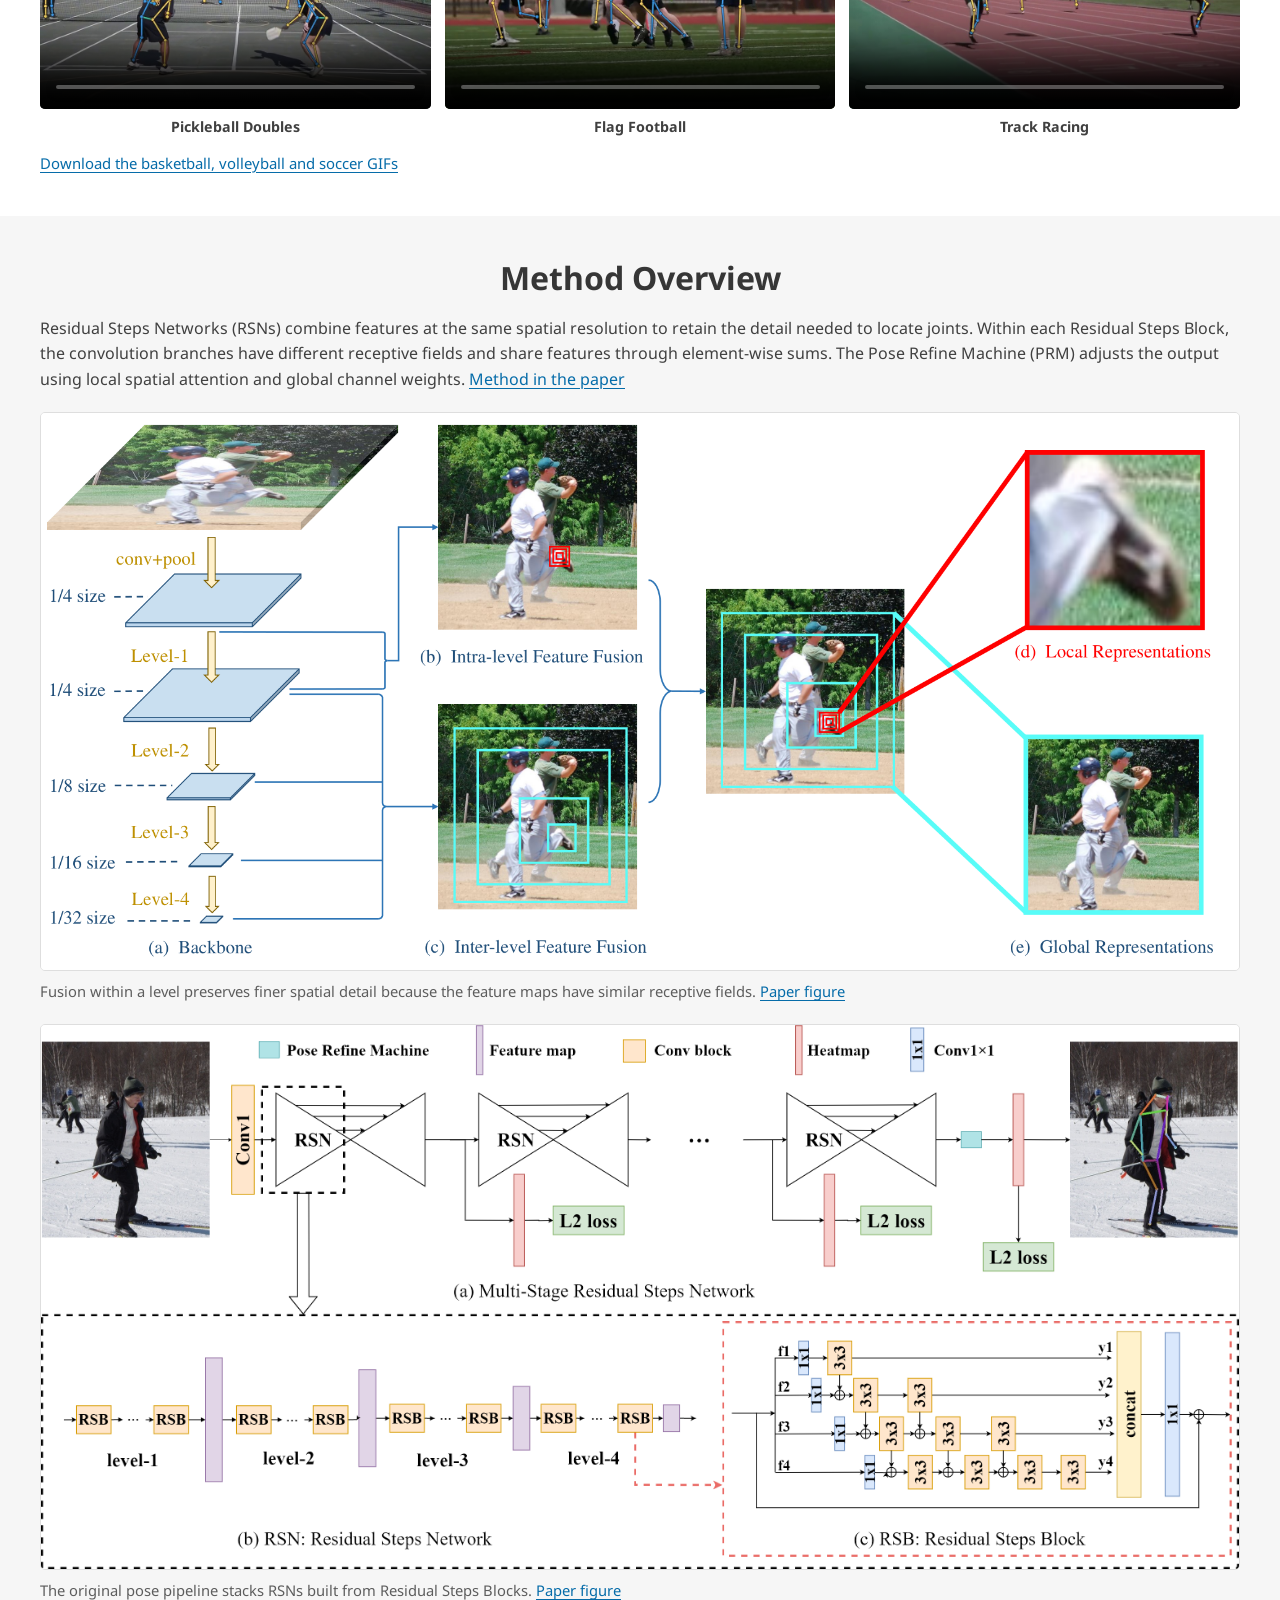
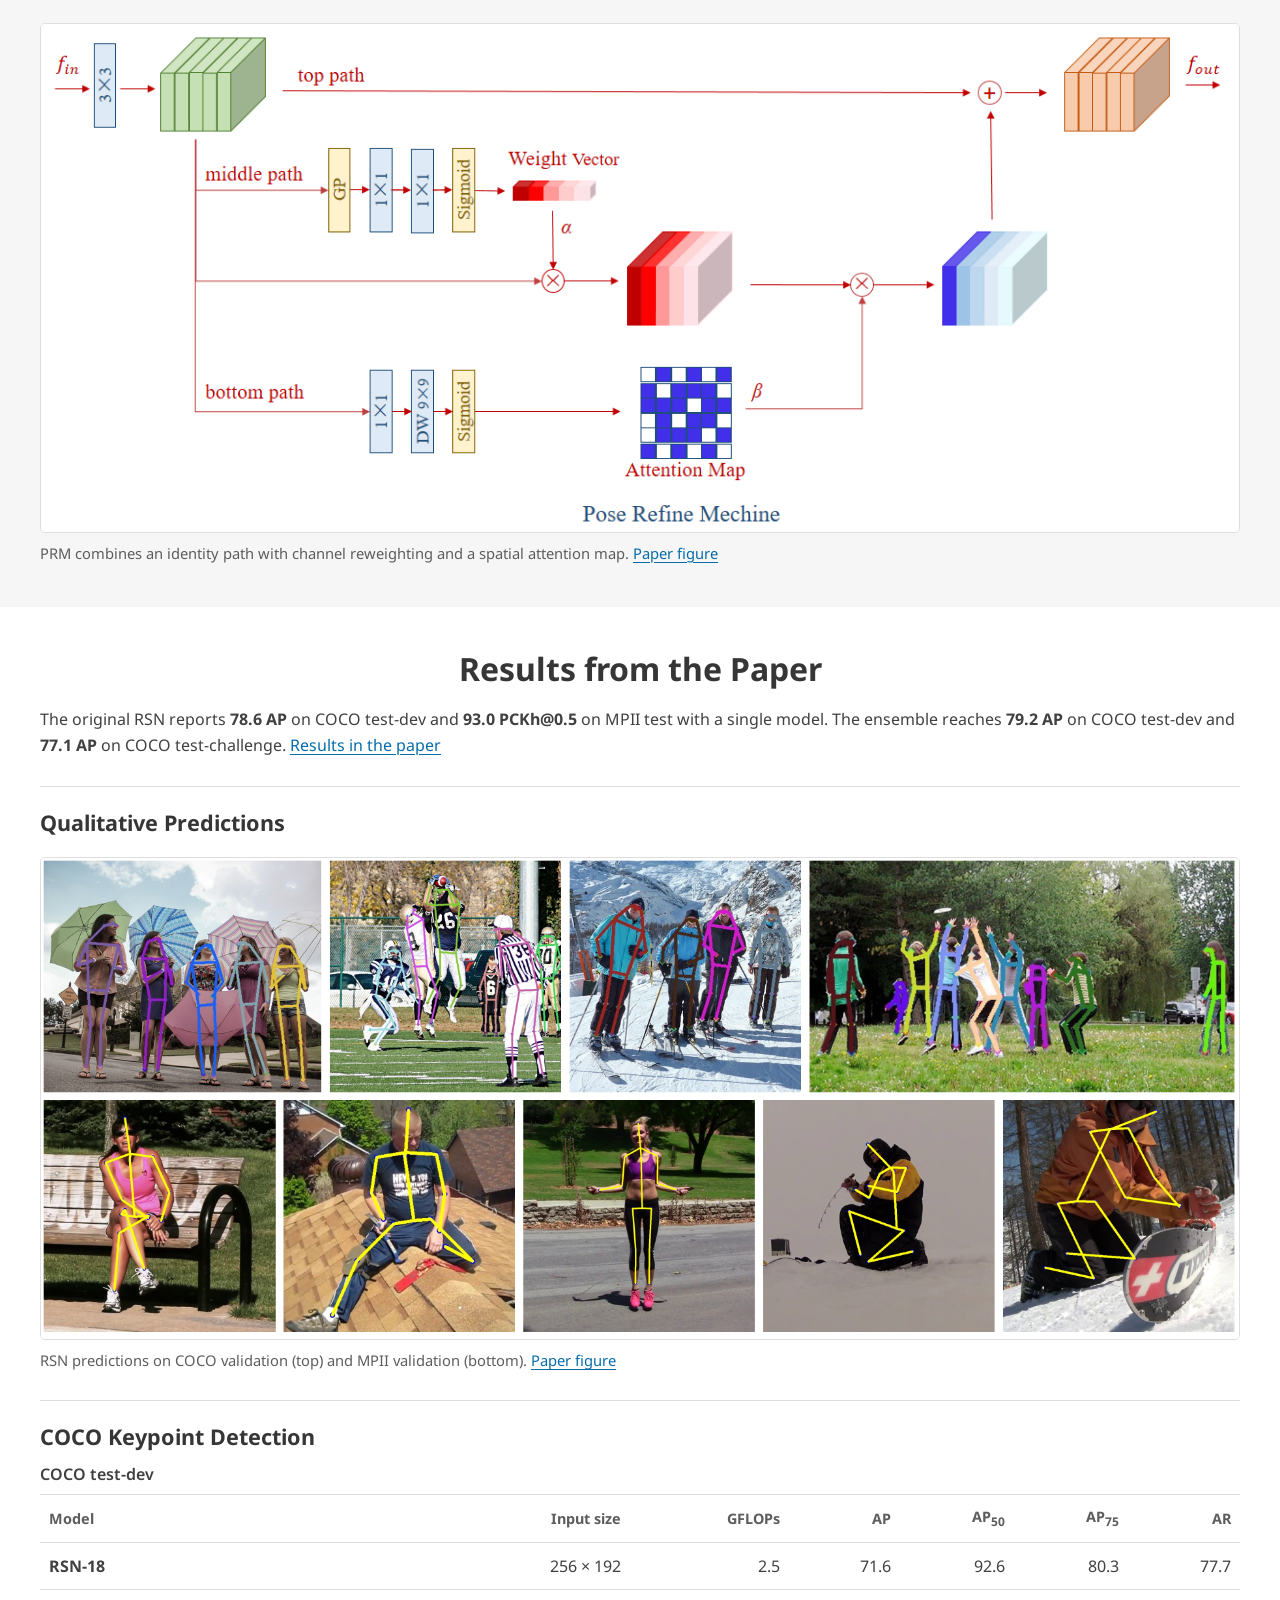
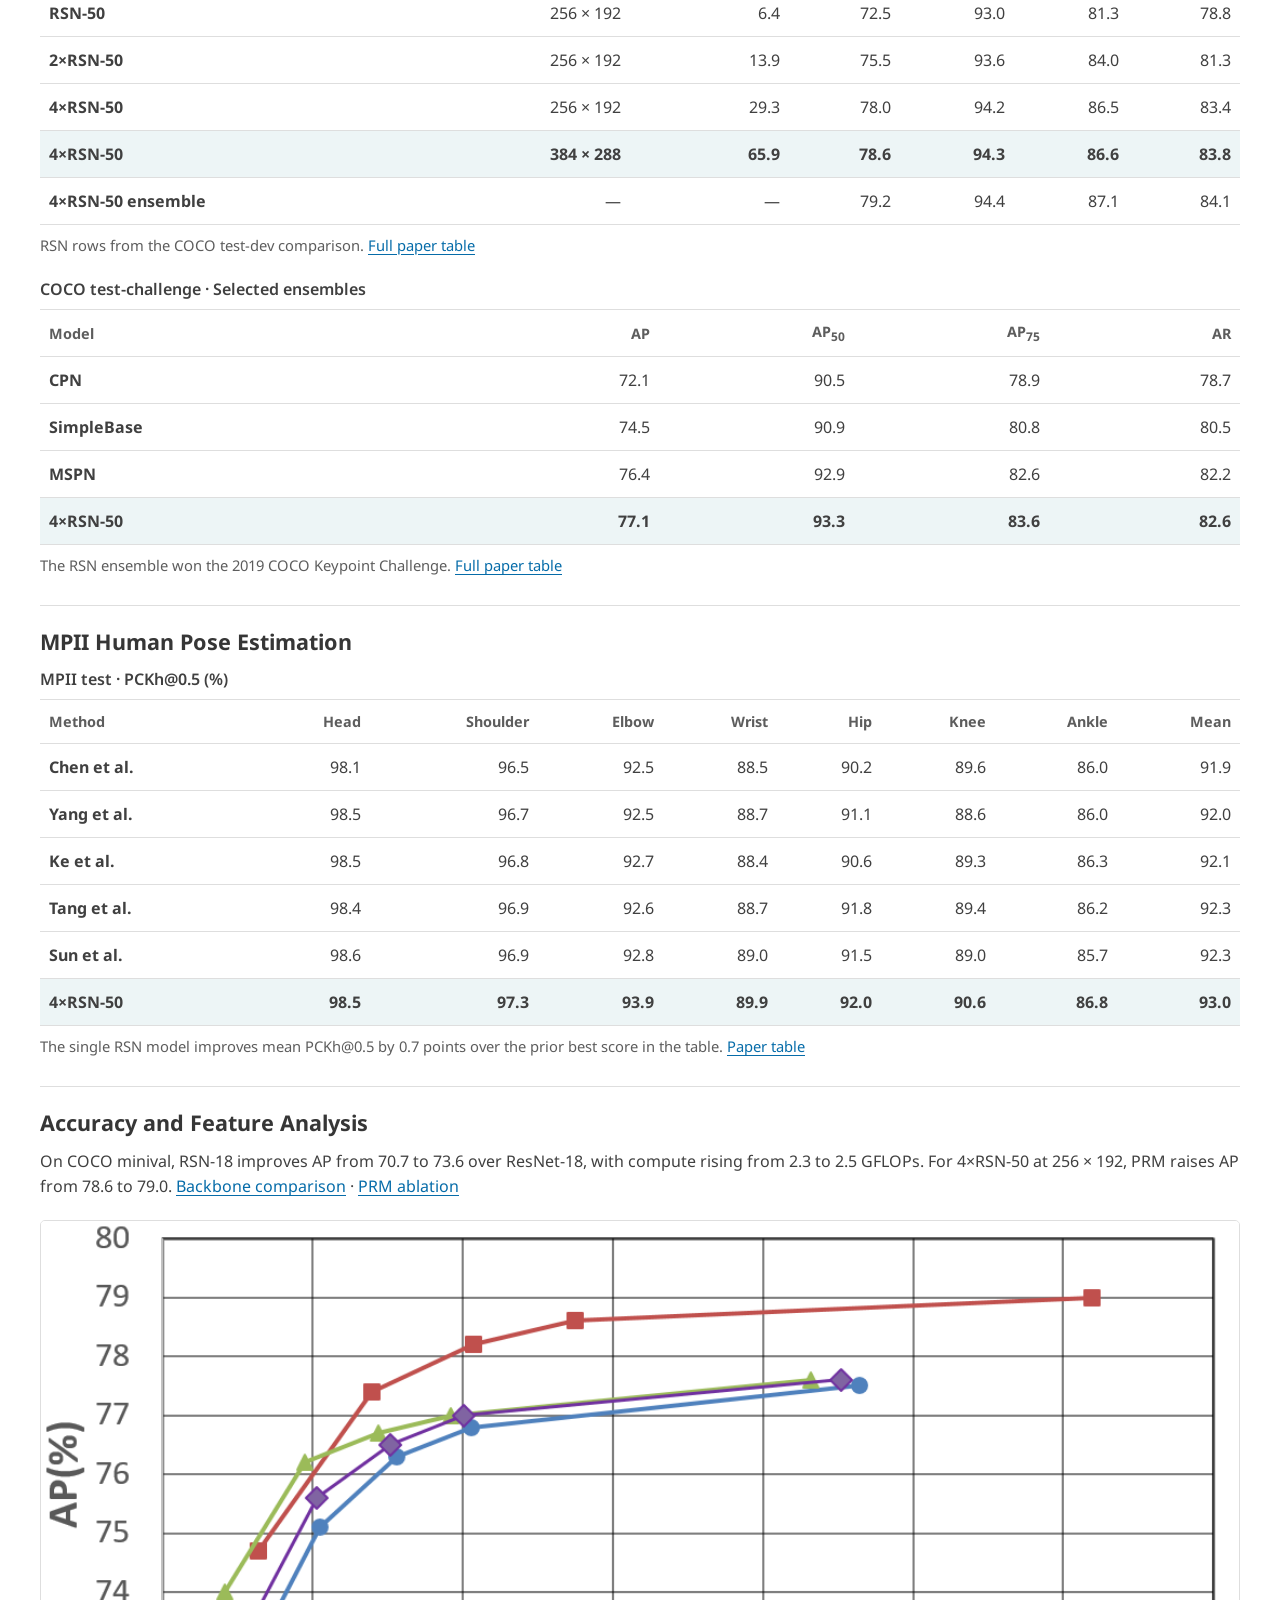
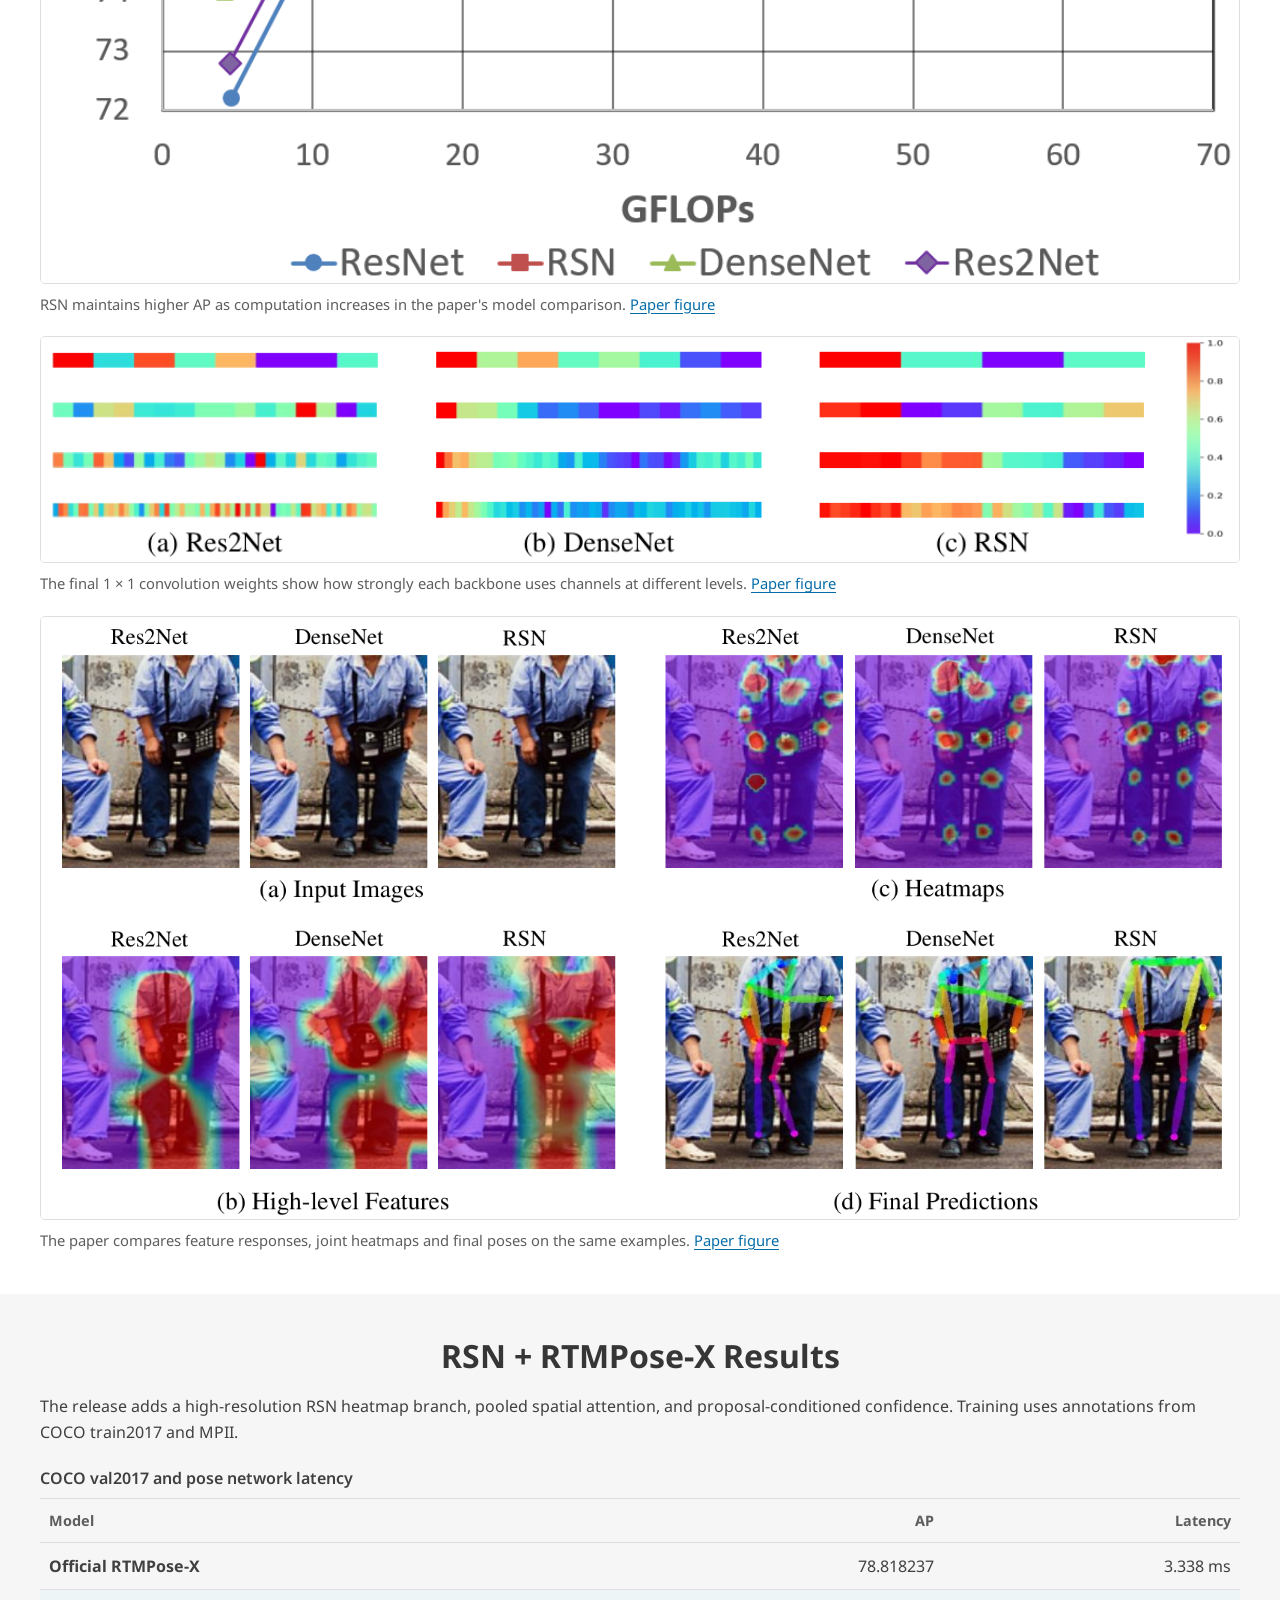
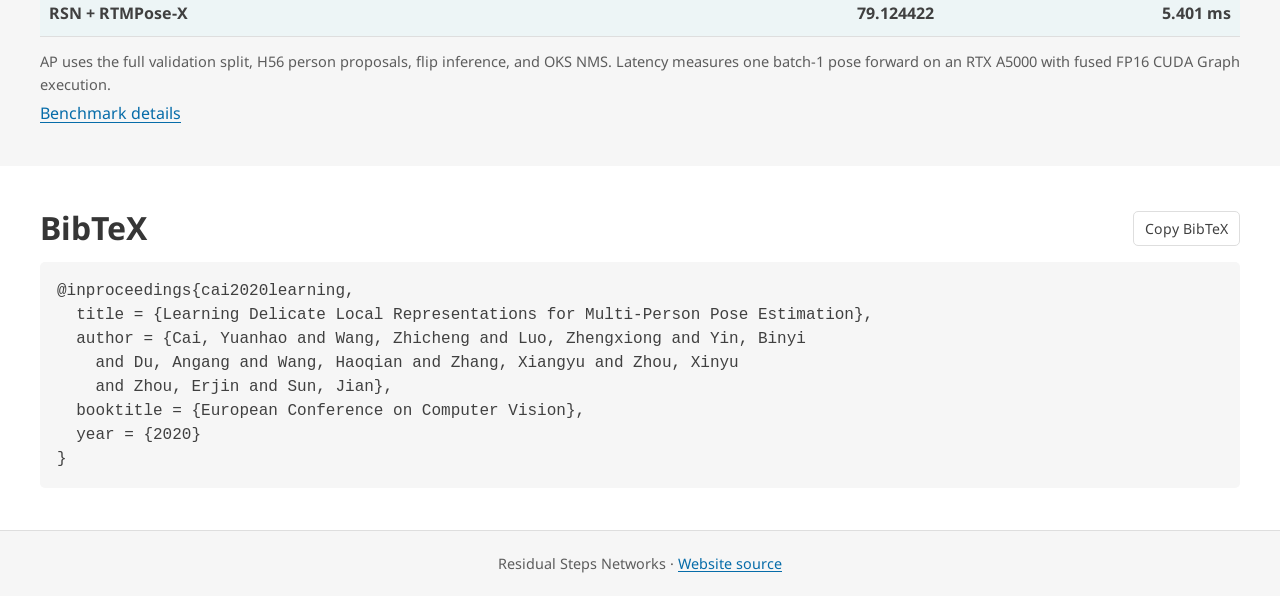
==== commit cbea6272: "Promote certificates and simplify the RSN project page" ====
--- a/index.html
+++ b/index.html
@@ -8,7 +8,7 @@
   <meta property="og:description" content="The ECCV 2020 paper and our RSN + RTMPose-X release.">
   <meta property="og:image" content="https://caiyuanhao1998.github.io/RSN-Project/assets/basketball.jpg">
   <title>RSN | Multi-Person Pose Estimation</title>
-  <link rel="stylesheet" href="styles.css?v=3">
+  <link rel="stylesheet" href="styles.css?v=4">
   <script src="page.js" defer></script>
 </head>
 <body>
@@ -39,23 +39,66 @@
         </p>
         <p class="contribution"><sup>*</sup> Equal contribution</p>
         <nav class="publication-links" aria-label="Project resources">
-          <a href="https://arxiv.org/pdf/2003.04030">Paper</a>
-          <a href="#videos">Videos</a>
-          <a href="#paper-results">Paper Results</a>
-          <a href="https://github.com/caiyuanhao1998/RSN">Code</a>
-          <a href="https://huggingface.co/CaiYuanhao/RSN-RTMPose-X"><img src="https://huggingface.co/front/assets/huggingface_logo-noborder.svg" alt="" width="19" height="18"> Model</a>
-          <a href="https://huggingface.co/spaces/CaiYuanhao/RSN-RTMPose-X"><img src="https://huggingface.co/front/assets/huggingface_logo-noborder.svg" alt="" width="19" height="18"> Online Demo</a>
-          <a href="https://github.com/caiyuanhao1998/RSN/blob/master/RTMPose-X/TRAINING.md">Training</a>
+          <a href="https://arxiv.org/pdf/2003.04030">
+            <svg viewBox="0 0 24 24" aria-hidden="true" focusable="false">
+              <path d="M6 3h8l4 4v14H6zm8 0v5h4M9 12h6m-6 4h6" fill="none" stroke="currentColor" stroke-width="1.8" stroke-linecap="round" stroke-linejoin="round"/>
+            </svg>
+            Paper
+          </a>
+          <a href="#videos">
+            <svg viewBox="0 0 24 24" aria-hidden="true" focusable="false">
+              <rect x="3" y="5" width="18" height="14" rx="2" fill="none" stroke="currentColor" stroke-width="1.8"/>
+              <path d="m10 9 5 3-5 3z" fill="currentColor"/>
+            </svg>
+            Videos
+          </a>
+          <a href="#paper-results">
+            <svg viewBox="0 0 24 24" aria-hidden="true" focusable="false">
+              <path d="M4 5v14h17M8 15v-4m5 4V8m5 7V5" fill="none" stroke="currentColor" stroke-width="1.8" stroke-linecap="round" stroke-linejoin="round"/>
+            </svg>
+            Paper Results
+          </a>
+          <a href="https://github.com/caiyuanhao1998/RSN">
+            <svg viewBox="0 0 16 16" aria-hidden="true" focusable="false">
+              <path d="M6.766 11.328c-2.063-.25-3.516-1.734-3.516-3.656 0-.781.281-1.625.75-2.188-.203-.515-.172-1.609.063-2.062.625-.078 1.468.25 1.968.703.594-.187 1.219-.281 1.985-.281.765 0 1.39.094 1.953.265.484-.437 1.344-.765 1.969-.687.218.422.25 1.515.046 2.047.5.593.766 1.39.766 2.203 0 1.922-1.453 3.375-3.547 3.64.531.344.89 1.094.89 1.954v1.625c0 .468.391.734.86.547C13.781 14.359 16 11.53 16 8.03 16 3.61 12.406 0 7.984 0 3.563 0 0 3.61 0 8.031a7.88 7.88 0 0 0 5.172 7.422c.422.156.828-.125.828-.547v-1.25c-.219.094-.5.156-.75.156-1.031 0-1.64-.562-2.078-1.609-.172-.422-.36-.672-.719-.719-.187-.015-.25-.093-.25-.187 0-.188.313-.328.625-.328.453 0 .844.281 1.25.86.313.452.64.655 1.031.655s.641-.14 1-.5c.266-.265.47-.5.657-.656" fill="currentColor"/>
+            </svg>
+            Code
+          </a>
+          <a href="https://huggingface.co/CaiYuanhao/RSN">
+            <img src="https://huggingface.co/front/assets/huggingface_logo-noborder.svg" alt="" width="19" height="18">
+            Model
+          </a>
+          <a href="https://huggingface.co/spaces/CaiYuanhao/RSN-RTMPose-X">
+            <img src="https://huggingface.co/front/assets/huggingface_logo-noborder.svg" alt="" width="19" height="18">
+            Online Demo
+          </a>
         </nav>
       </div>
     </header>
 
-    <section id="videos" class="shell media-section" aria-labelledby="gallery-title">
-      <h2 id="gallery-title">Sports Pose Estimation</h2>
-      <p class="media-intro">The released RSN + RTMPose-X model predicts 17 COCO keypoints per person from YOLOX-S detections.</p>
-
+    <section id="awards" class="section" aria-labelledby="awards-title">
+      <div class="shell">
+        <h2 id="awards-title">Challenge Certificates</h2>
+        <div class="gallery awards">
+          <figure>
+            <a href="assets/2019_winner.png"><img src="assets/2019_winner.png" loading="lazy" alt="Megvii first place certificate, COCO Keypoints Challenge, ICCV 2019"></a>
+            <figcaption><strong>First place</strong><span>COCO Keypoints Challenge · ICCV 2019</span></figcaption>
+          </figure>
+          <figure>
+            <a href="assets/2019_best_paper.png"><img src="assets/2019_best_paper.png" loading="lazy" alt="Megvii Best Paper certificate, COCO and Mapillary Challenge, ICCV 2019"></a>
+            <figcaption><strong>Best Paper</strong><span>COCO + Mapillary Challenge · ICCV 2019</span></figcaption>
+          </figure>
+          <figure>
+            <a href="assets/2020_winner.png"><img src="assets/2020_winner.png" loading="lazy" alt="XForwardAI first place certificate, COCO and LVIS Keypoint Detection Challenge, ECCV 2020"></a>
+            <figcaption><strong>First place</strong><span>COCO + LVIS Keypoint Detection Challenge · ECCV 2020</span></figcaption>
+          </figure>
+        </div>
+      </div>
+    </section>
+
+    <section id="videos" class="shell media-section" aria-label="Pose estimation videos">
       <div class="pose-group" id="single-person">
-        <h3>Single-Person Pose Estimation</h3>
+        <h2>Single-Person Pose Estimation</h2>
         <div class="gallery">
           <figure>
             <video controls playsinline muted loop preload="none" width="960" height="540"
@@ -63,7 +106,7 @@
               <source src="assets/sports/tennis-serve.mp4" type="video/mp4">
               <a href="assets/sports/tennis-serve.mp4">Download tennis serve video</a>
             </video>
-            <figcaption><strong>Tennis Serve</strong><a href="https://www.dvidshub.net/video/849373/republic-korea-and-japanese-sailors-compete-tennis-tournament-rimpac-2022">Footage credit</a></figcaption>
+            <figcaption><strong>Tennis Serve</strong></figcaption>
           </figure>
           <figure>
             <video controls playsinline muted loop preload="none" width="960" height="540"
@@ -71,7 +114,7 @@
               <source src="assets/sports/golf-swing.mp4" type="video/mp4">
               <a href="assets/sports/golf-swing.mp4">Download golf swing video</a>
             </video>
-            <figcaption><strong>Golf Swing</strong><a href="https://www.dvidshub.net/video/330334/kaneohe-klipper-golf-course">Footage credit</a></figcaption>
+            <figcaption><strong>Golf Swing</strong></figcaption>
           </figure>
           <figure>
             <video controls playsinline muted loop preload="none" width="960" height="540"
@@ -79,13 +122,13 @@
               <source src="assets/sports/kettlebell.mp4" type="video/mp4">
               <a href="assets/sports/kettlebell.mp4">Download kettlebell swing video</a>
             </video>
-            <figcaption><strong>Kettlebell Swing</strong><a href="https://www.dvidshub.net/video/754731/kettlebell-swing">Footage credit</a></figcaption>
+            <figcaption><strong>Kettlebell Swing</strong></figcaption>
           </figure>
         </div>
       </div>
 
       <div class="pose-group" id="multi-person">
-        <h3>Multi-Person Pose Estimation</h3>
+        <h2>Multi-Person Pose Estimation</h2>
         <div class="gallery">
           <figure>
             <video controls playsinline muted loop preload="none" width="960" height="540"
@@ -93,7 +136,7 @@
               <source src="assets/basketball.mp4" type="video/mp4">
               <a href="assets/basketball.mp4">Download basketball video</a>
             </video>
-            <figcaption><strong>Basketball</strong><a href="https://www.dvidshub.net/video/989713/nsf-diego-garcia-hosts-basketball-game">Footage credit</a></figcaption>
+            <figcaption><strong>Basketball</strong></figcaption>
           </figure>
           <figure>
             <video controls playsinline muted loop preload="none" width="960" height="540"
@@ -101,7 +144,7 @@
               <source src="assets/volleyball.mp4?v=ae454320d1ae" type="video/mp4">
               <a href="assets/volleyball.mp4?v=ae454320d1ae">Download volleyball video</a>
             </video>
-            <figcaption><strong>Volleyball</strong><a href="https://www.dvidshub.net/video/967191/katusa-friendship-week-volleyball-ssireum-competition-b-roll">Footage credit</a></figcaption>
+            <figcaption><strong>Volleyball</strong></figcaption>
           </figure>
           <figure>
             <video controls playsinline muted loop preload="none" width="960" height="540"
@@ -109,7 +152,7 @@
               <source src="assets/soccer.mp4" type="video/mp4">
               <a href="assets/soccer.mp4">Download soccer video</a>
             </video>
-            <figcaption><strong>Soccer</strong><a href="https://www.dvidshub.net/video/972336/us-armed-forces-army-vs-air-force-soccer-tournament">Footage credit</a></figcaption>
+            <figcaption><strong>Soccer</strong></figcaption>
           </figure>
           <figure>
             <video controls playsinline muted loop preload="none" width="960" height="540"
@@ -117,7 +160,7 @@
               <source src="assets/sports/pickleball.mp4" type="video/mp4">
               <a href="assets/sports/pickleball.mp4">Download pickleball doubles video</a>
             </video>
-            <figcaption><strong>Pickleball Doubles</strong><a href="https://www.dvidshub.net/video/944593/marne-week-2024-pickleball-b-roll-3rd-cab-vs-92-eng-bn">Footage credit</a></figcaption>
+            <figcaption><strong>Pickleball Doubles</strong></figcaption>
           </figure>
           <figure>
             <video controls playsinline muted loop preload="none" width="960" height="540"
@@ -125,7 +168,7 @@
               <source src="assets/sports/flag-football.mp4" type="video/mp4">
               <a href="assets/sports/flag-football.mp4">Download flag football video</a>
             </video>
-            <figcaption><strong>Flag Football</strong><a href="https://www.dvidshub.net/video/963060/us-uk-french-militaries-compete-flag-football-tournament-2025-b-roll">Footage credit</a></figcaption>
+            <figcaption><strong>Flag Football</strong></figcaption>
           </figure>
           <figure>
             <video controls playsinline muted loop preload="none" width="960" height="540"
@@ -133,7 +176,7 @@
               <source src="assets/sports/track-racing.mp4" type="video/mp4">
               <a href="assets/sports/track-racing.mp4">Download track racing video</a>
             </video>
-            <figcaption><strong>Track Racing</strong><a href="https://www.dvidshub.net/video/426624/us-track-and-field">Footage credit</a></figcaption>
+            <figcaption><strong>Track Racing</strong></figcaption>
           </figure>
         </div>
       </div>
@@ -262,27 +305,7 @@
             </table>
           </div>
           <p>AP uses the full validation split, H56 person proposals, flip inference, and OKS NMS. Latency measures one batch-1 pose forward on an RTX A5000 with fused FP16 CUDA Graph execution.</p>
-          <a href="https://huggingface.co/CaiYuanhao/RSN-RTMPose-X#evaluation">Benchmark details</a>
-        </div>
-      </div>
-    </section>
-
-    <section id="awards" class="section" aria-labelledby="awards-title">
-      <div class="shell">
-        <h2 id="awards-title">Challenge Certificates</h2>
-        <div class="gallery awards">
-          <figure>
-            <a href="assets/2019_winner.png"><img src="assets/2019_winner.png" loading="lazy" alt="Megvii first place certificate, COCO Keypoints Challenge, ICCV 2019"></a>
-            <figcaption><strong>First place</strong><span>COCO Keypoints Challenge · ICCV 2019</span></figcaption>
-          </figure>
-          <figure>
-            <a href="assets/2019_best_paper.png"><img src="assets/2019_best_paper.png" loading="lazy" alt="Megvii Best Paper certificate, COCO and Mapillary Challenge, ICCV 2019"></a>
-            <figcaption><strong>Best Paper</strong><span>COCO + Mapillary Challenge · ICCV 2019</span></figcaption>
-          </figure>
-          <figure>
-            <a href="assets/2020_winner.png"><img src="assets/2020_winner.png" loading="lazy" alt="XForwardAI first place certificate, COCO and LVIS Keypoint Detection Challenge, ECCV 2020"></a>
-            <figcaption><strong>First place</strong><span>COCO + LVIS Keypoint Detection Challenge · ECCV 2020</span></figcaption>
-          </figure>
+          <a href="https://huggingface.co/CaiYuanhao/RSN#evaluation">Benchmark details</a>
         </div>
       </div>
     </section>
--- a/styles.css
+++ b/styles.css
@@ -39,17 +39,15 @@
 .publication-links { display: flex; justify-content: center; flex-wrap: wrap; gap: 7px; margin-top: 23px; }
 .publication-links a { display: inline-flex; align-items: center; justify-content: center; gap: 6px; min-height: 39px; padding: 7px 16px; color: #fff; background: #353535; border-radius: 999px; text-decoration: none; font-size: .92rem; font-weight: 500; }
 .publication-links a:hover { background: #164b56; }
+.publication-links svg, .publication-links img { flex: 0 0 18px; width: 18px; height: 18px; object-fit: contain; }
 .media-section { padding: 14px 0 40px; }
-.media-section h2 { margin-bottom: 8px; }
-.media-intro { color: var(--muted); }
 h3 { font-size: clamp(1.15rem, 2.1vw, 1.35rem); line-height: 1.35; }
-.pose-group { margin-top: 21px; scroll-margin-top: 14px; }
-.pose-group + .pose-group { margin-top: 24px; }
-.pose-group h3 { margin-bottom: 12px; }
+.pose-group { scroll-margin-top: 16px; }
+.pose-group + .pose-group { margin-top: 30px; }
+.pose-group h2 { margin-bottom: 14px; text-align: center; }
 .gallery { display: grid; grid-template-columns: repeat(3,minmax(0,1fr)); gap: 14px; }
 .gallery video { width: 100%; height: auto; aspect-ratio: 16/9; background: #181818; border-radius: 5px; }
-.gallery figcaption { display: flex; align-items: baseline; justify-content: space-between; gap: 7px; padding: 8px 0 0; font-size: .89rem; }
-.gallery figcaption a { font-size: .84rem; }
+.gallery figcaption { padding-top: 8px; text-align: center; font-size: .89rem; }
 .media-caption { margin-top: 16px; font-size: .93rem; color: var(--muted); }
 .section { padding-block: 42px; scroll-margin-top: 12px; }
 .section h2 { text-align: center; margin-bottom: 18px; }
@@ -72,8 +70,8 @@
 thead th { color: var(--muted); border-top: 1px solid var(--line); font-size: .9rem; }
 .highlight-row { background: #edf5f6; font-weight: 700; }
 .benchmark p { margin: 13px 0 6px; font-size: .91rem; color: var(--muted); }
-.awards { gap: 16px; }
-.awards figure { text-align: center; }
+#awards { padding-block: 12px 22px; }
+.gallery.awards { grid-template-columns: repeat(3, minmax(0, 1fr)); gap: 16px; }
 .awards img { width: 100%; aspect-ratio: 4/3; object-fit: contain; padding: 9px; border: 1px solid var(--line); border-radius: 5px; background: #fff; }
 .awards figcaption { display: grid; gap: 4px; justify-content: center; }
 .awards figcaption span { color: var(--muted); font-size: .86rem; }
@@ -103,6 +101,8 @@
   .publication-links { margin-top: 17px; gap: 6px; }
   .publication-links a { min-height: 37px; padding-inline: 12px; font-size: .88rem; }
   .gallery { grid-template-columns: 1fr; gap: 16px; }
+  .gallery.awards { gap: 8px; }
+  .awards img { padding: 3px; }
   .media-section { padding-bottom: 28px; }
   .section { padding-block: 28px; }
   th, td { font-size: .875rem; padding-inline: 6px; }
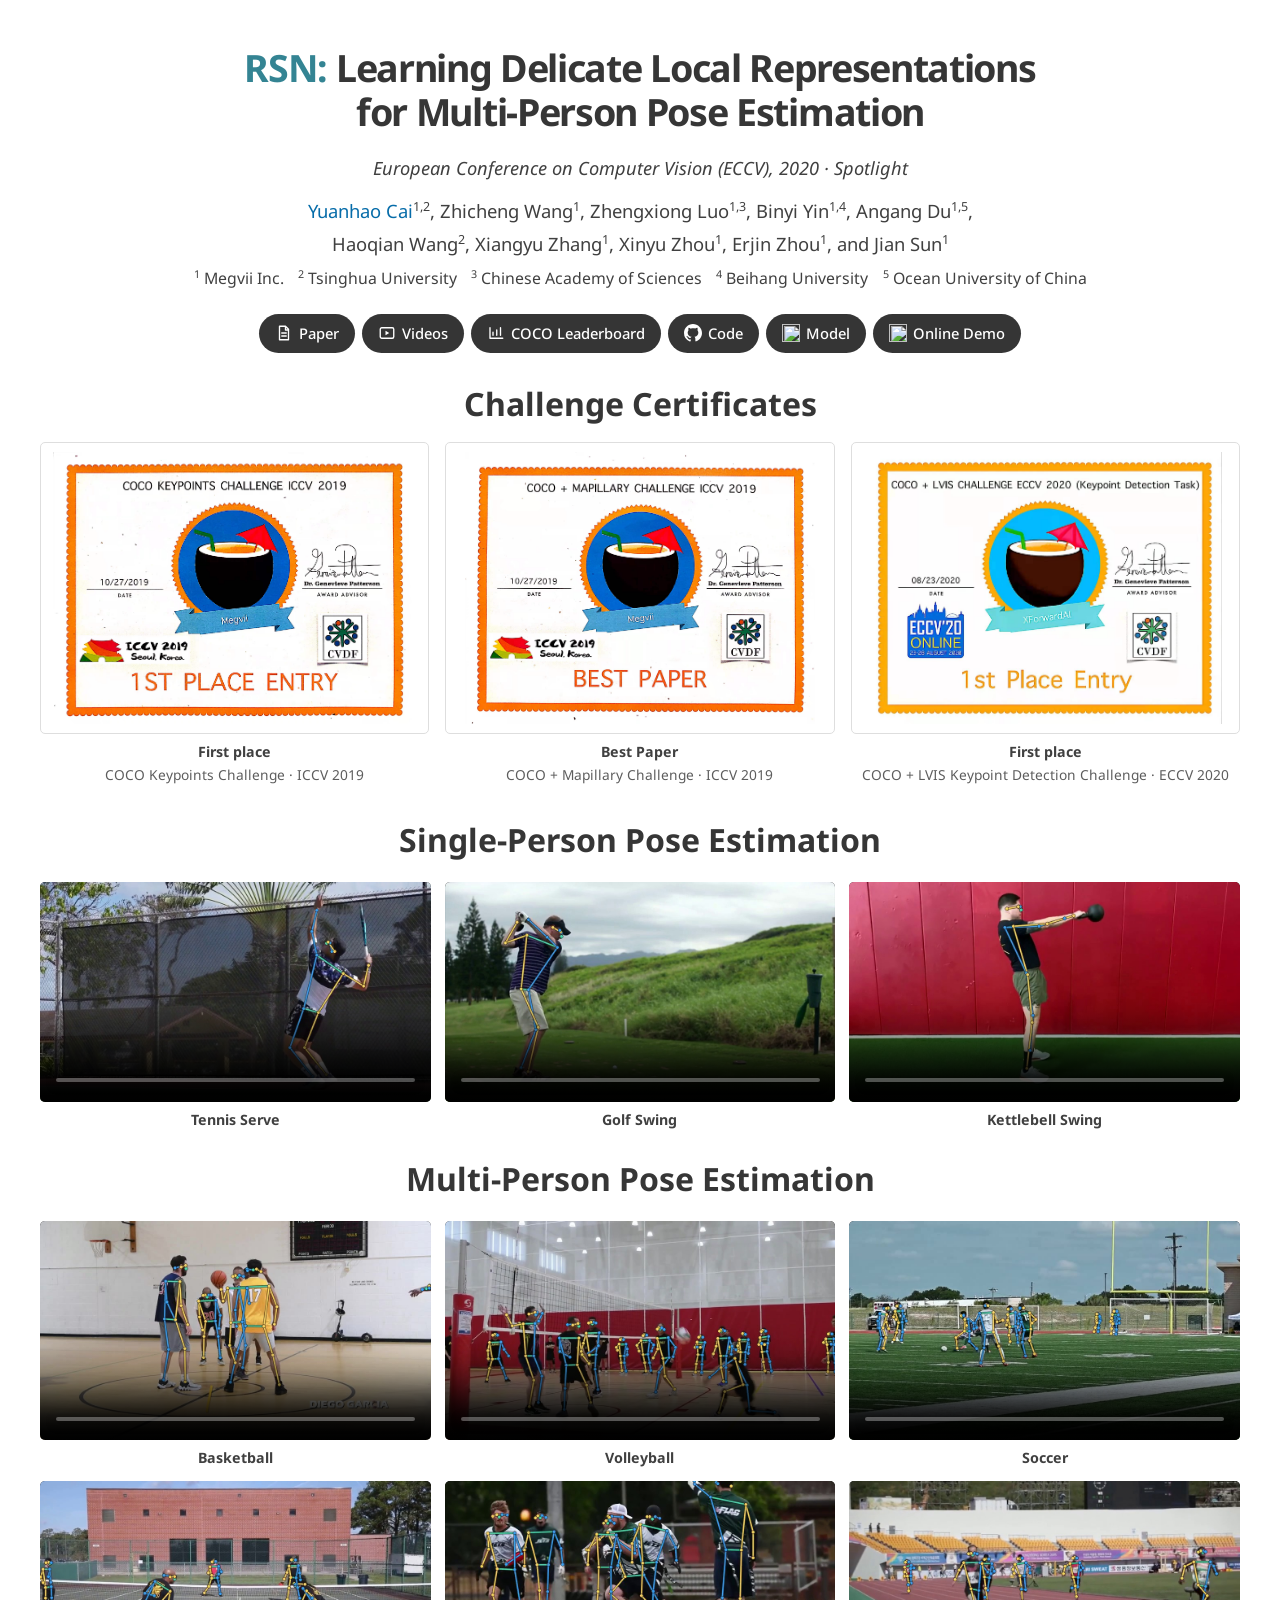
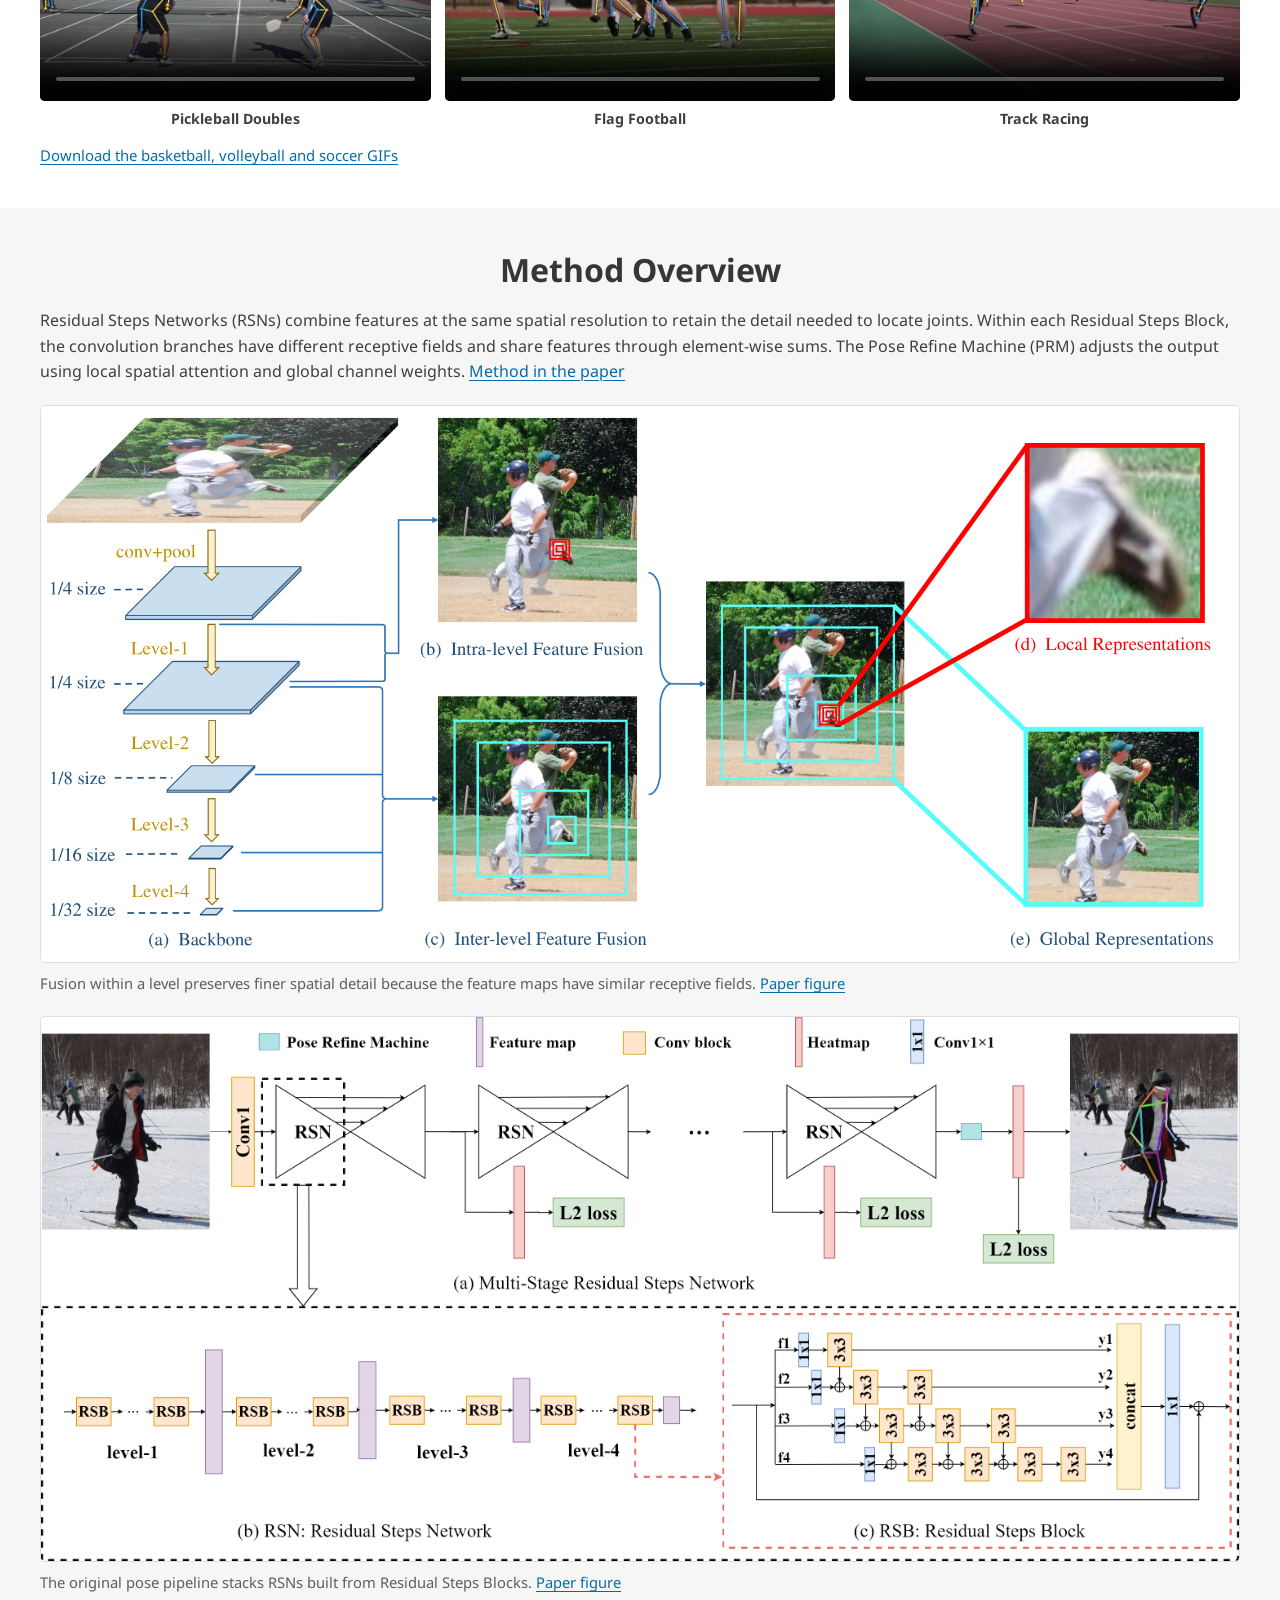
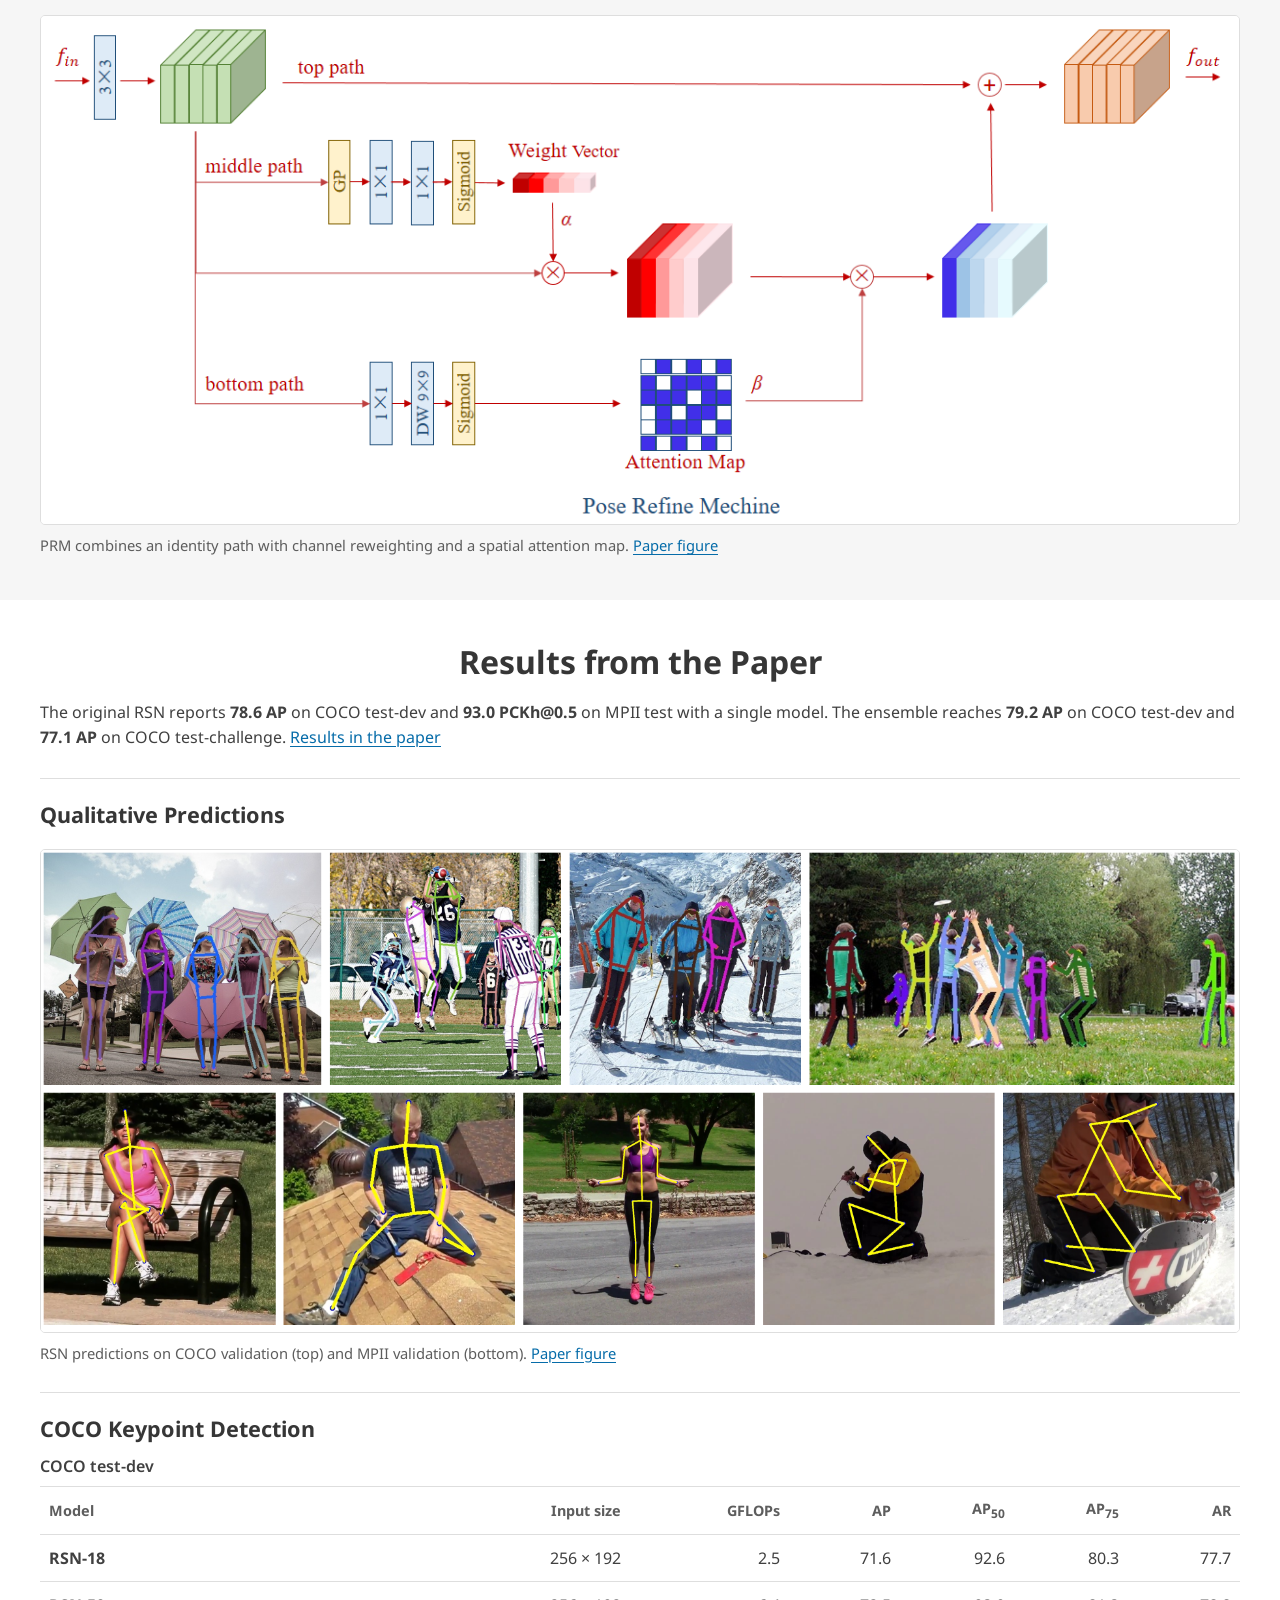
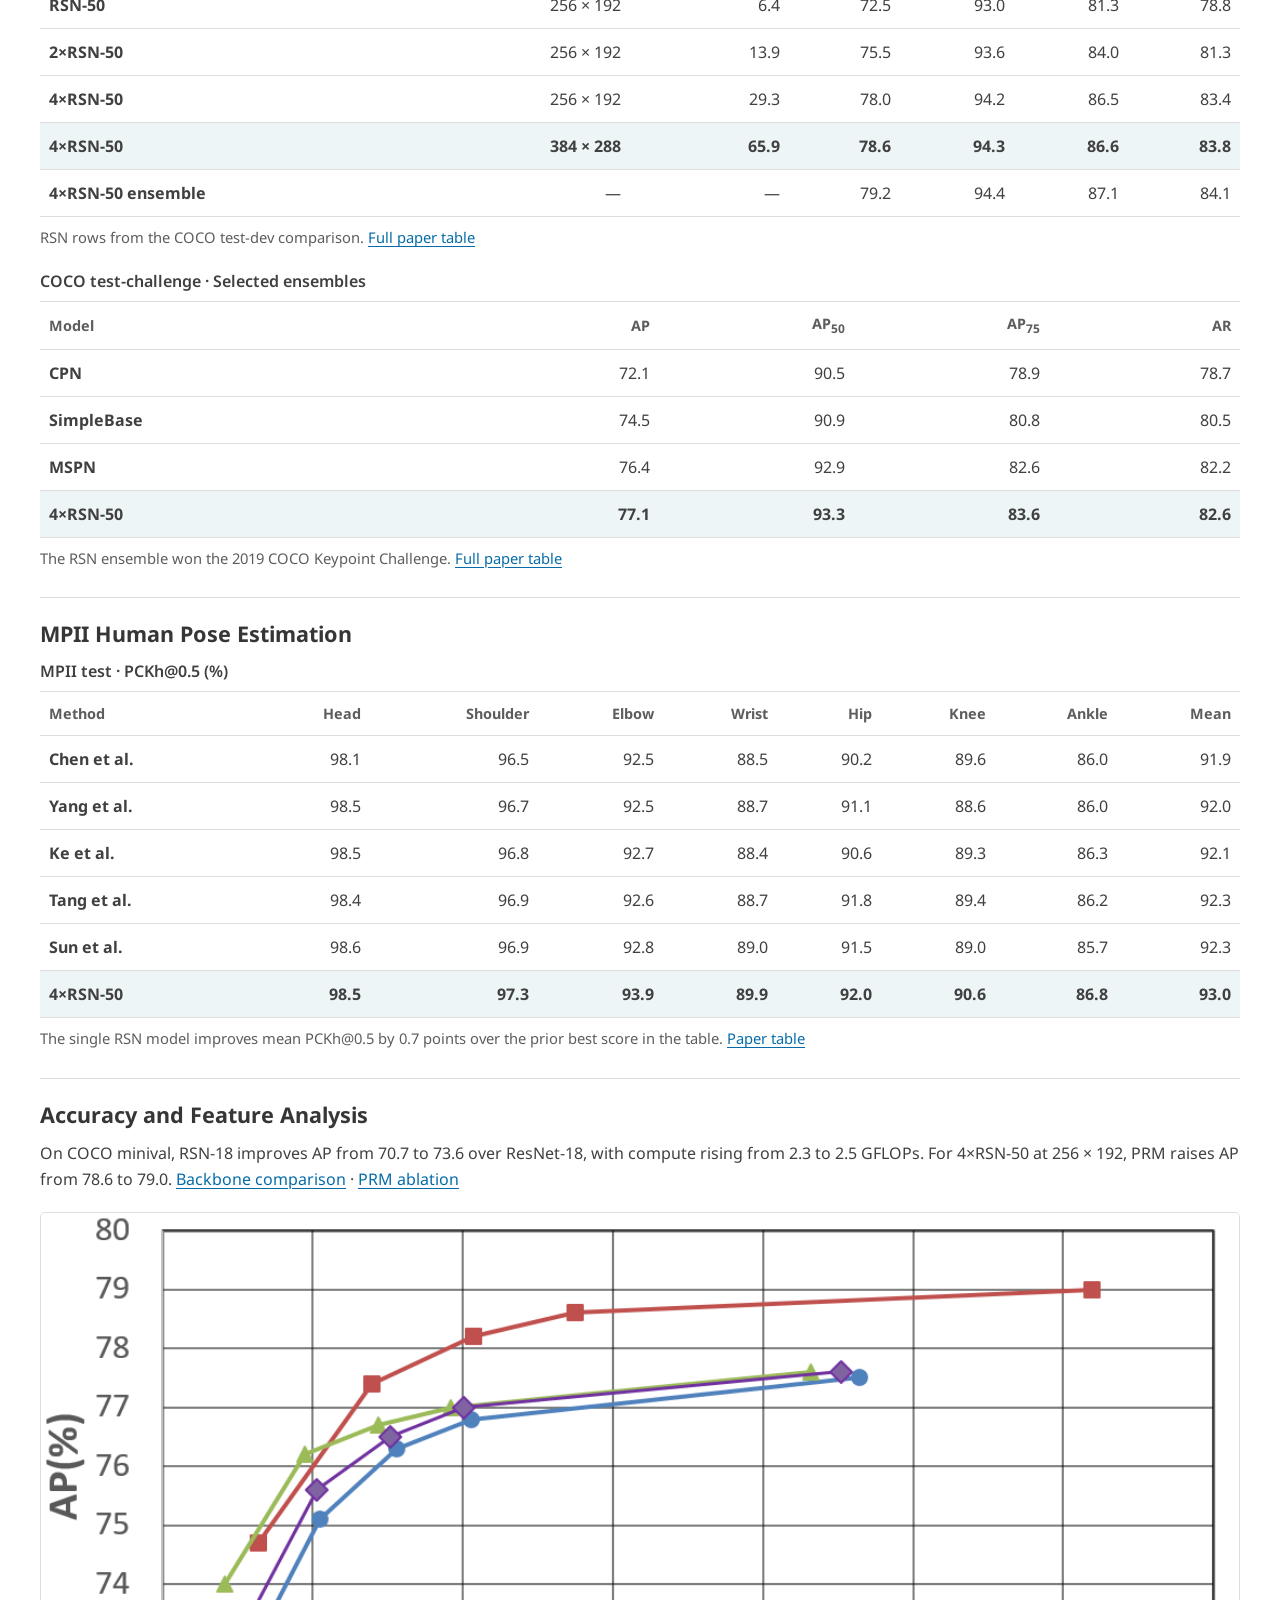
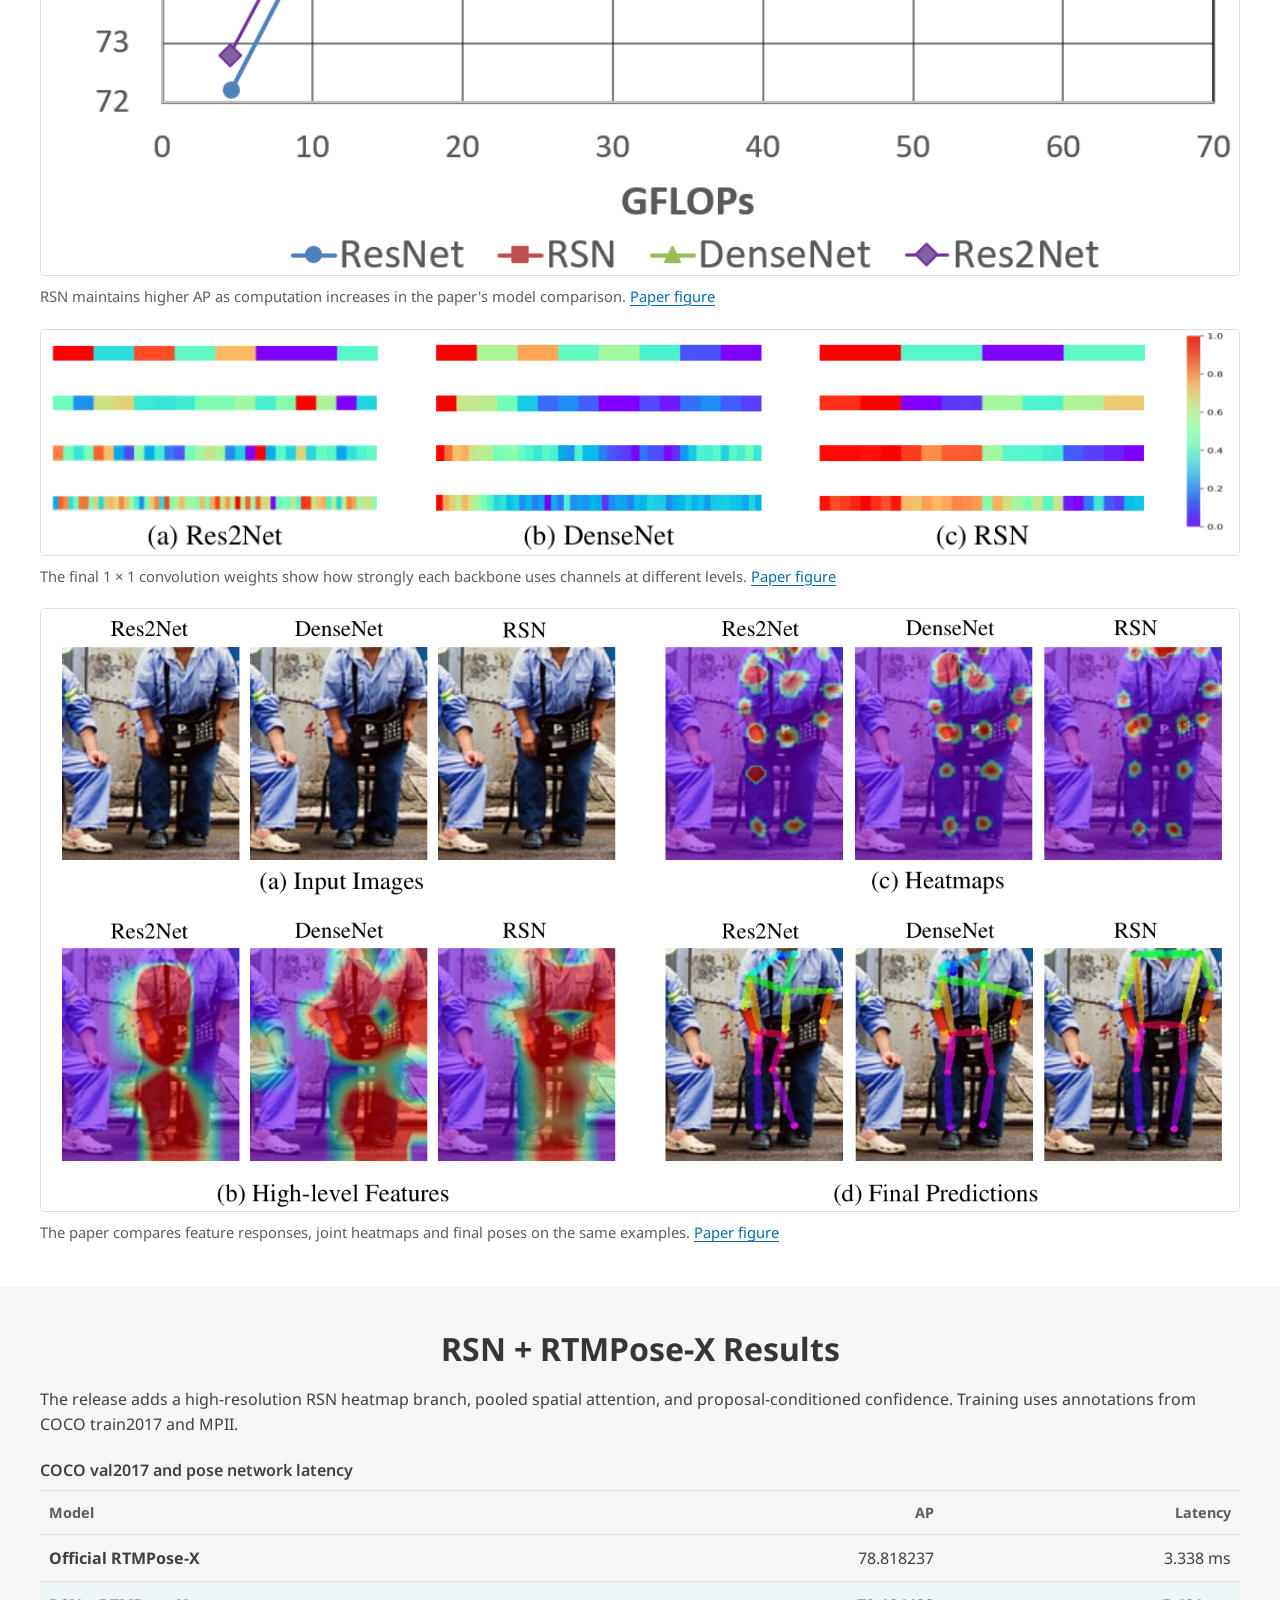
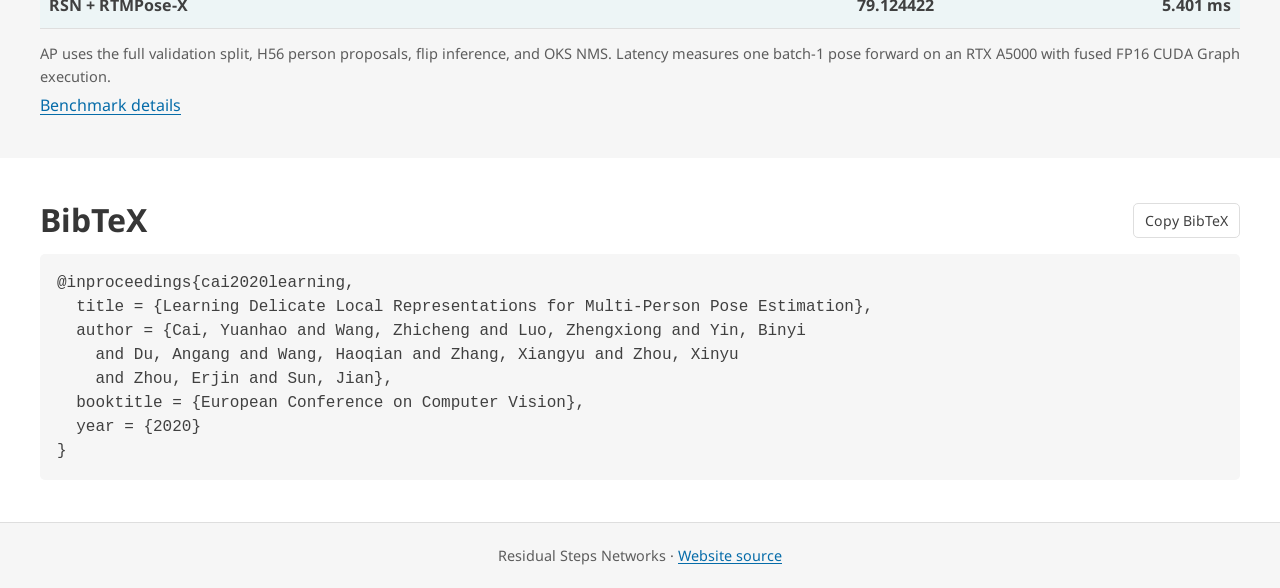
==== commit c41bd852: "Link the RSN project to the 2019 COCO leaderboard" ====
--- a/index.html
+++ b/index.html
@@ -8,8 +8,8 @@
   <meta property="og:description" content="The ECCV 2020 paper and our RSN + RTMPose-X release.">
   <meta property="og:image" content="https://caiyuanhao1998.github.io/RSN-Project/assets/basketball.jpg">
   <title>RSN | Multi-Person Pose Estimation</title>
-  <link rel="stylesheet" href="styles.css?v=4">
-  <script src="page.js" defer></script>
+  <link rel="stylesheet" href="styles.css?v=5">
+  <script src="page.js?v=2" defer></script>
 </head>
 <body>
   <a class="skip-link" href="#main">Skip to content</a>
@@ -19,8 +19,8 @@
         <h1><span>RSN:</span> Learning Delicate Local Representations for Multi-Person Pose Estimation</h1>
         <p class="venue">European Conference on Computer Vision (ECCV), 2020 · Spotlight</p>
         <p class="authors">
-          <span><a href="https://caiyuanhao1998.github.io/">Yuanhao Cai</a><sup>1,2*</sup></span>,
-          <span>Zhicheng Wang<sup>1*</sup></span>,
+          <span><a href="https://caiyuanhao1998.github.io/">Yuanhao Cai</a><sup>1,2</sup></span>,
+          <span>Zhicheng Wang<sup>1</sup></span>,
           <span>Zhengxiong Luo<sup>1,3</sup></span>,
           <span>Binyi Yin<sup>1,4</sup></span>,
           <span>Angang Du<sup>1,5</sup></span>,
@@ -37,7 +37,6 @@
           <span><sup>4</sup> Beihang University</span>
           <span><sup>5</sup> Ocean University of China</span>
         </p>
-        <p class="contribution"><sup>*</sup> Equal contribution</p>
         <nav class="publication-links" aria-label="Project resources">
           <a href="https://arxiv.org/pdf/2003.04030">
             <svg viewBox="0 0 24 24" aria-hidden="true" focusable="false">
@@ -52,11 +51,11 @@
             </svg>
             Videos
           </a>
-          <a href="#paper-results">
+          <a href="coco-leaderboard-2019.html">
             <svg viewBox="0 0 24 24" aria-hidden="true" focusable="false">
               <path d="M4 5v14h17M8 15v-4m5 4V8m5 7V5" fill="none" stroke="currentColor" stroke-width="1.8" stroke-linecap="round" stroke-linejoin="round"/>
             </svg>
-            Paper Results
+            COCO Leaderboard
           </a>
           <a href="https://github.com/caiyuanhao1998/RSN">
             <svg viewBox="0 0 16 16" aria-hidden="true" focusable="false">
@@ -101,7 +100,7 @@
         <h2>Single-Person Pose Estimation</h2>
         <div class="gallery">
           <figure>
-            <video controls playsinline muted loop preload="none" width="960" height="540"
+            <video controls autoplay muted loop playsinline preload="metadata" width="960" height="540"
                    poster="assets/sports/tennis-serve.jpg" aria-label="Tennis Serve with RSN pose overlays">
               <source src="assets/sports/tennis-serve.mp4" type="video/mp4">
               <a href="assets/sports/tennis-serve.mp4">Download tennis serve video</a>
@@ -109,7 +108,7 @@
             <figcaption><strong>Tennis Serve</strong></figcaption>
           </figure>
           <figure>
-            <video controls playsinline muted loop preload="none" width="960" height="540"
+            <video controls autoplay muted loop playsinline preload="metadata" width="960" height="540"
                    poster="assets/sports/golf-swing.jpg" aria-label="Golf Swing with RSN pose overlays">
               <source src="assets/sports/golf-swing.mp4" type="video/mp4">
               <a href="assets/sports/golf-swing.mp4">Download golf swing video</a>
@@ -117,7 +116,7 @@
             <figcaption><strong>Golf Swing</strong></figcaption>
           </figure>
           <figure>
-            <video controls playsinline muted loop preload="none" width="960" height="540"
+            <video controls autoplay muted loop playsinline preload="metadata" width="960" height="540"
                    poster="assets/sports/kettlebell.jpg" aria-label="Kettlebell Swing with RSN pose overlays">
               <source src="assets/sports/kettlebell.mp4" type="video/mp4">
               <a href="assets/sports/kettlebell.mp4">Download kettlebell swing video</a>
@@ -131,7 +130,7 @@
         <h2>Multi-Person Pose Estimation</h2>
         <div class="gallery">
           <figure>
-            <video controls playsinline muted loop preload="none" width="960" height="540"
+            <video controls autoplay muted loop playsinline preload="metadata" width="960" height="540"
                    poster="assets/basketball.jpg" aria-label="Basketball with RSN pose overlays">
               <source src="assets/basketball.mp4" type="video/mp4">
               <a href="assets/basketball.mp4">Download basketball video</a>
@@ -139,7 +138,7 @@
             <figcaption><strong>Basketball</strong></figcaption>
           </figure>
           <figure>
-            <video controls playsinline muted loop preload="none" width="960" height="540"
+            <video controls autoplay muted loop playsinline preload="metadata" width="960" height="540"
                    poster="assets/volleyball.jpg?v=ae454320d1ae" aria-label="Volleyball with RSN pose overlays">
               <source src="assets/volleyball.mp4?v=ae454320d1ae" type="video/mp4">
               <a href="assets/volleyball.mp4?v=ae454320d1ae">Download volleyball video</a>
@@ -147,7 +146,7 @@
             <figcaption><strong>Volleyball</strong></figcaption>
           </figure>
           <figure>
-            <video controls playsinline muted loop preload="none" width="960" height="540"
+            <video controls autoplay muted loop playsinline preload="metadata" width="960" height="540"
                    poster="assets/soccer.jpg" aria-label="Soccer with RSN pose overlays">
               <source src="assets/soccer.mp4" type="video/mp4">
               <a href="assets/soccer.mp4">Download soccer video</a>
@@ -155,7 +154,7 @@
             <figcaption><strong>Soccer</strong></figcaption>
           </figure>
           <figure>
-            <video controls playsinline muted loop preload="none" width="960" height="540"
+            <video controls autoplay muted loop playsinline preload="metadata" width="960" height="540"
                    poster="assets/sports/pickleball.jpg" aria-label="Pickleball Doubles with RSN pose overlays">
               <source src="assets/sports/pickleball.mp4" type="video/mp4">
               <a href="assets/sports/pickleball.mp4">Download pickleball doubles video</a>
@@ -163,7 +162,7 @@
             <figcaption><strong>Pickleball Doubles</strong></figcaption>
           </figure>
           <figure>
-            <video controls playsinline muted loop preload="none" width="960" height="540"
+            <video controls autoplay muted loop playsinline preload="metadata" width="960" height="540"
                    poster="assets/sports/flag-football.jpg" aria-label="Flag Football with RSN pose overlays">
               <source src="assets/sports/flag-football.mp4" type="video/mp4">
               <a href="assets/sports/flag-football.mp4">Download flag football video</a>
@@ -171,7 +170,7 @@
             <figcaption><strong>Flag Football</strong></figcaption>
           </figure>
           <figure>
-            <video controls playsinline muted loop preload="none" width="960" height="540"
+            <video controls autoplay muted loop playsinline preload="metadata" width="960" height="540"
                    poster="assets/sports/track-racing.jpg" aria-label="Track Racing with RSN pose overlays">
               <source src="assets/sports/track-racing.mp4" type="video/mp4">
               <a href="assets/sports/track-racing.mp4">Download track racing video</a>
--- a/styles.css
+++ b/styles.css
@@ -35,7 +35,6 @@
 .authors a:hover { text-decoration: underline; }
 sup { line-height: 0; font-size: .68em; }
 .affiliations { display: flex; justify-content: center; flex-wrap: wrap; column-gap: .9em; row-gap: 2px; margin: 5px auto 2px; font-size: .99rem; }
-.contribution { font-size: .85rem; color: var(--muted); }
 .publication-links { display: flex; justify-content: center; flex-wrap: wrap; gap: 7px; margin-top: 23px; }
 .publication-links a { display: inline-flex; align-items: center; justify-content: center; gap: 6px; min-height: 39px; padding: 7px 16px; color: #fff; background: #353535; border-radius: 999px; text-decoration: none; font-size: .92rem; font-weight: 500; }
 .publication-links a:hover { background: #164b56; }
@@ -44,7 +43,7 @@
 h3 { font-size: clamp(1.15rem, 2.1vw, 1.35rem); line-height: 1.35; }
 .pose-group { scroll-margin-top: 16px; }
 .pose-group + .pose-group { margin-top: 30px; }
-.pose-group h2 { margin-bottom: 14px; text-align: center; }
+.pose-group h2 { margin-bottom: 22px; text-align: center; }
 .gallery { display: grid; grid-template-columns: repeat(3,minmax(0,1fr)); gap: 14px; }
 .gallery video { width: 100%; height: auto; aspect-ratio: 16/9; background: #181818; border-radius: 5px; }
 .gallery figcaption { padding-top: 8px; text-align: center; font-size: .89rem; }
@@ -63,6 +62,10 @@
 .table-wrap { width: 100%; overflow-x: auto; }
 .paper-table { min-width: 518px; }
 .mpii-table { min-width: 660px; }
+.leaderboard-page { padding-bottom: 42px; }
+.leaderboard-table { min-width: 700px; }
+.leaderboard-table tr > :first-child { text-align: center; }
+.leaderboard-table th:nth-child(2) { text-align: left; }
 table { width: 100%; border-collapse: collapse; font-variant-numeric: tabular-nums; }
 caption { text-align: left; margin-bottom: 9px; font-weight: 600; }
 th, td { text-align: right; padding: 12px 9px; border-bottom: 1px solid var(--line); }
@@ -99,7 +102,7 @@
   .authors { font-size: 1rem; line-height: 1.65; }
   .affiliations { font-size: .85rem; column-gap: .62em; }
   .publication-links { margin-top: 17px; gap: 6px; }
-  .publication-links a { min-height: 37px; padding-inline: 12px; font-size: .88rem; }
+  .publication-links a { min-height: 37px; padding-inline: 10px; font-size: .88rem; }
   .gallery { grid-template-columns: 1fr; gap: 16px; }
   .gallery.awards { gap: 8px; }
   .awards img { padding: 3px; }
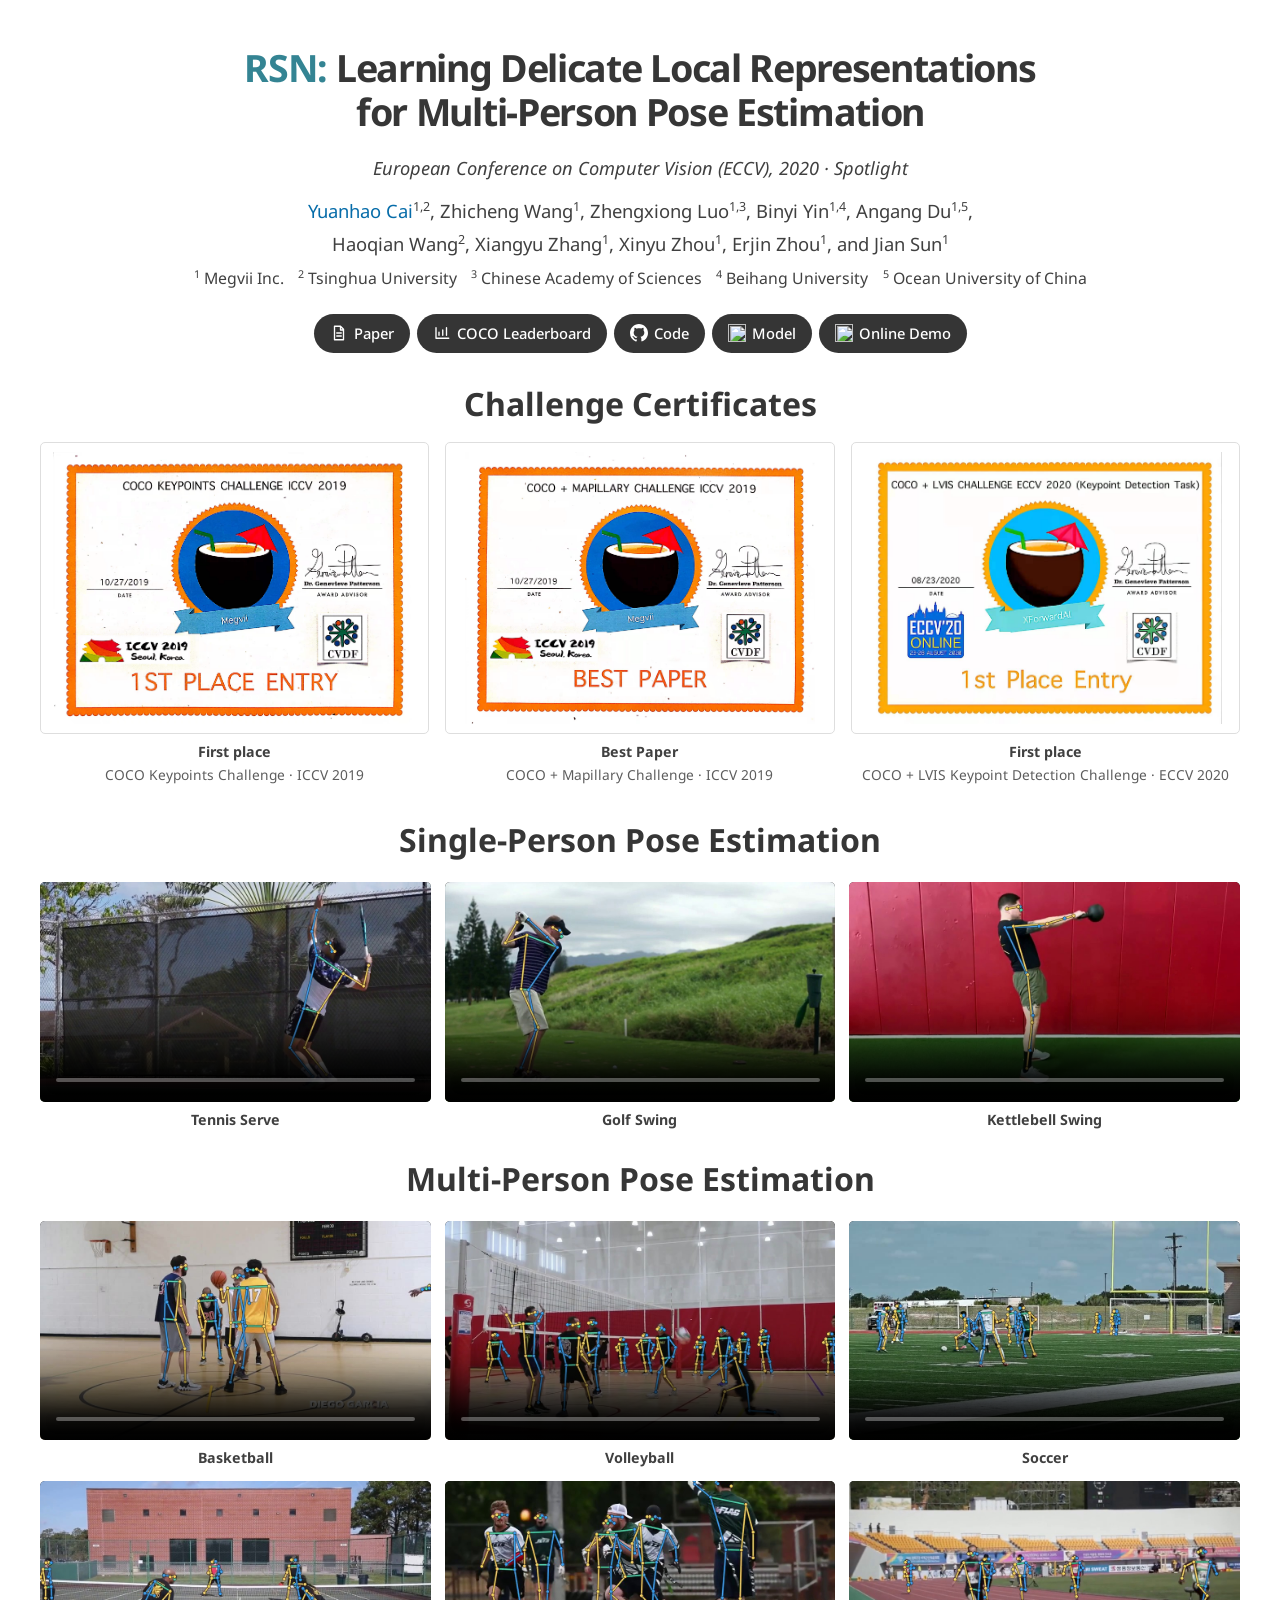
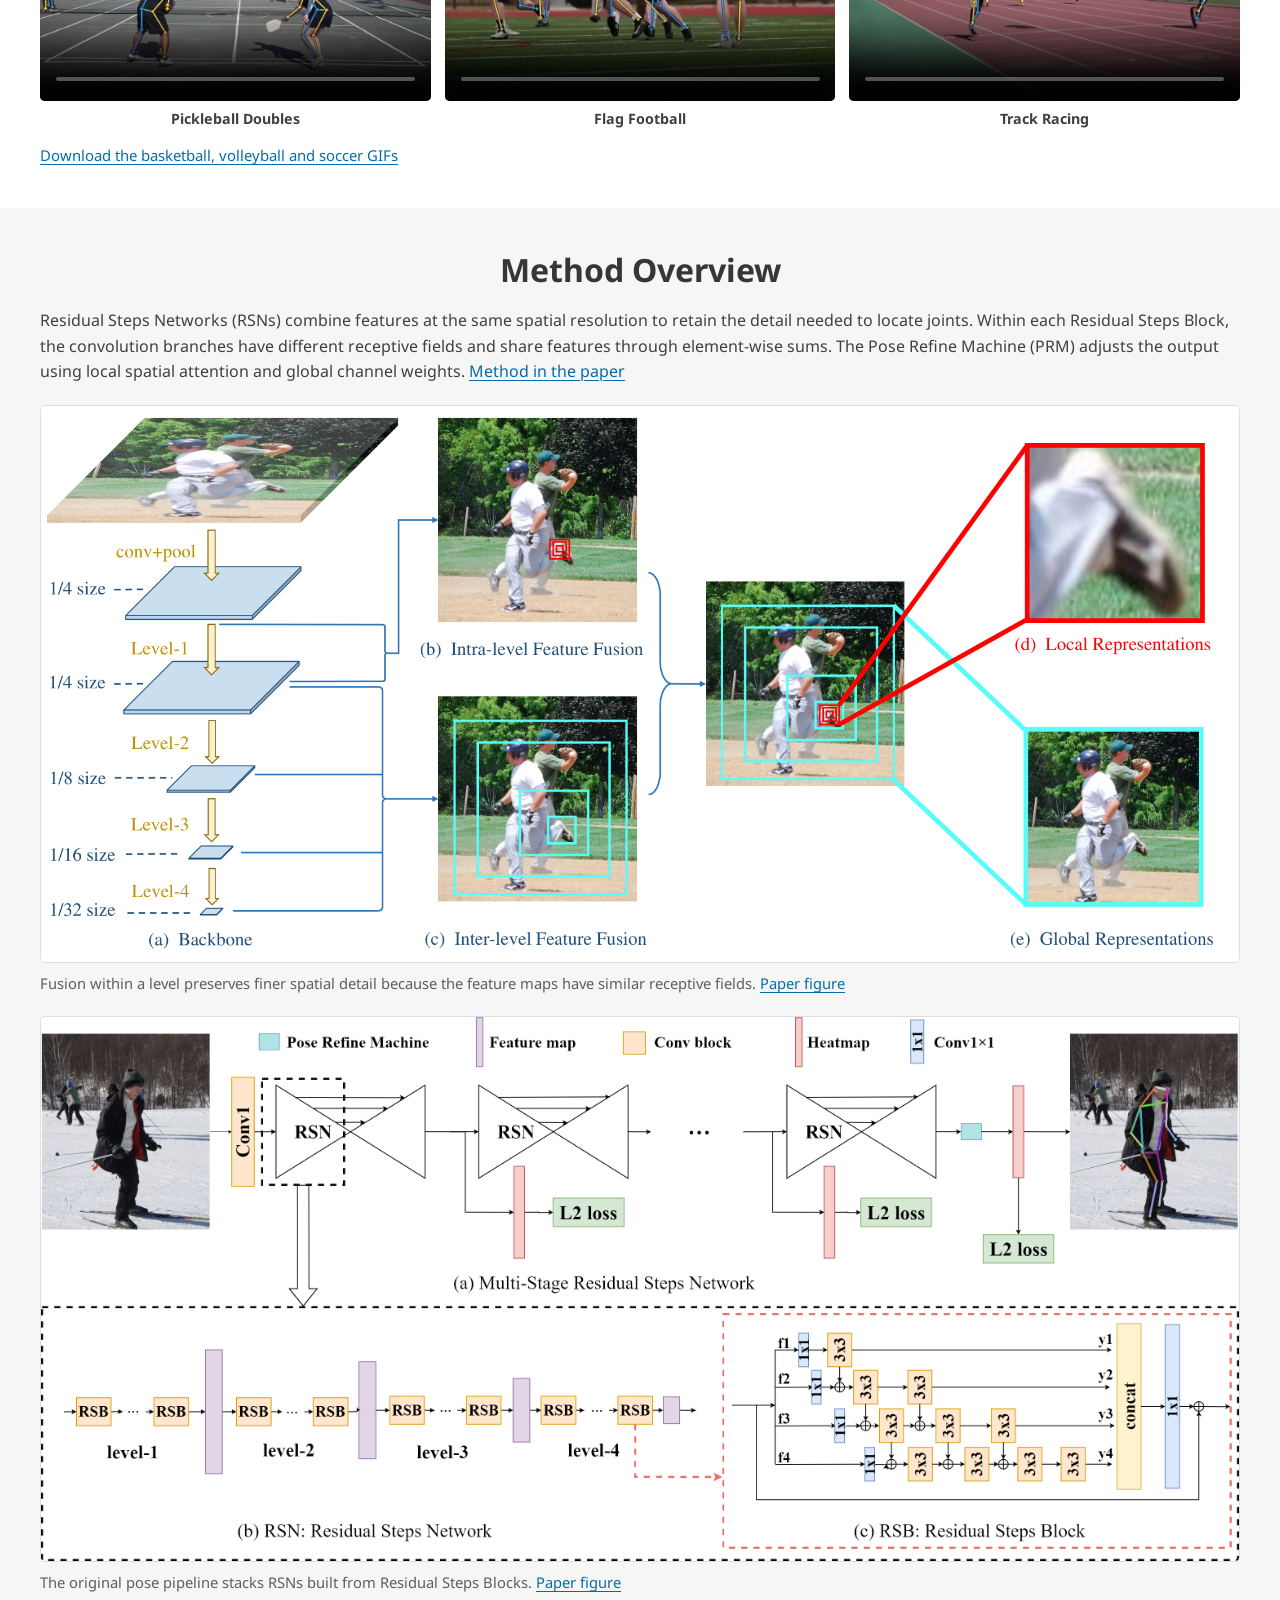
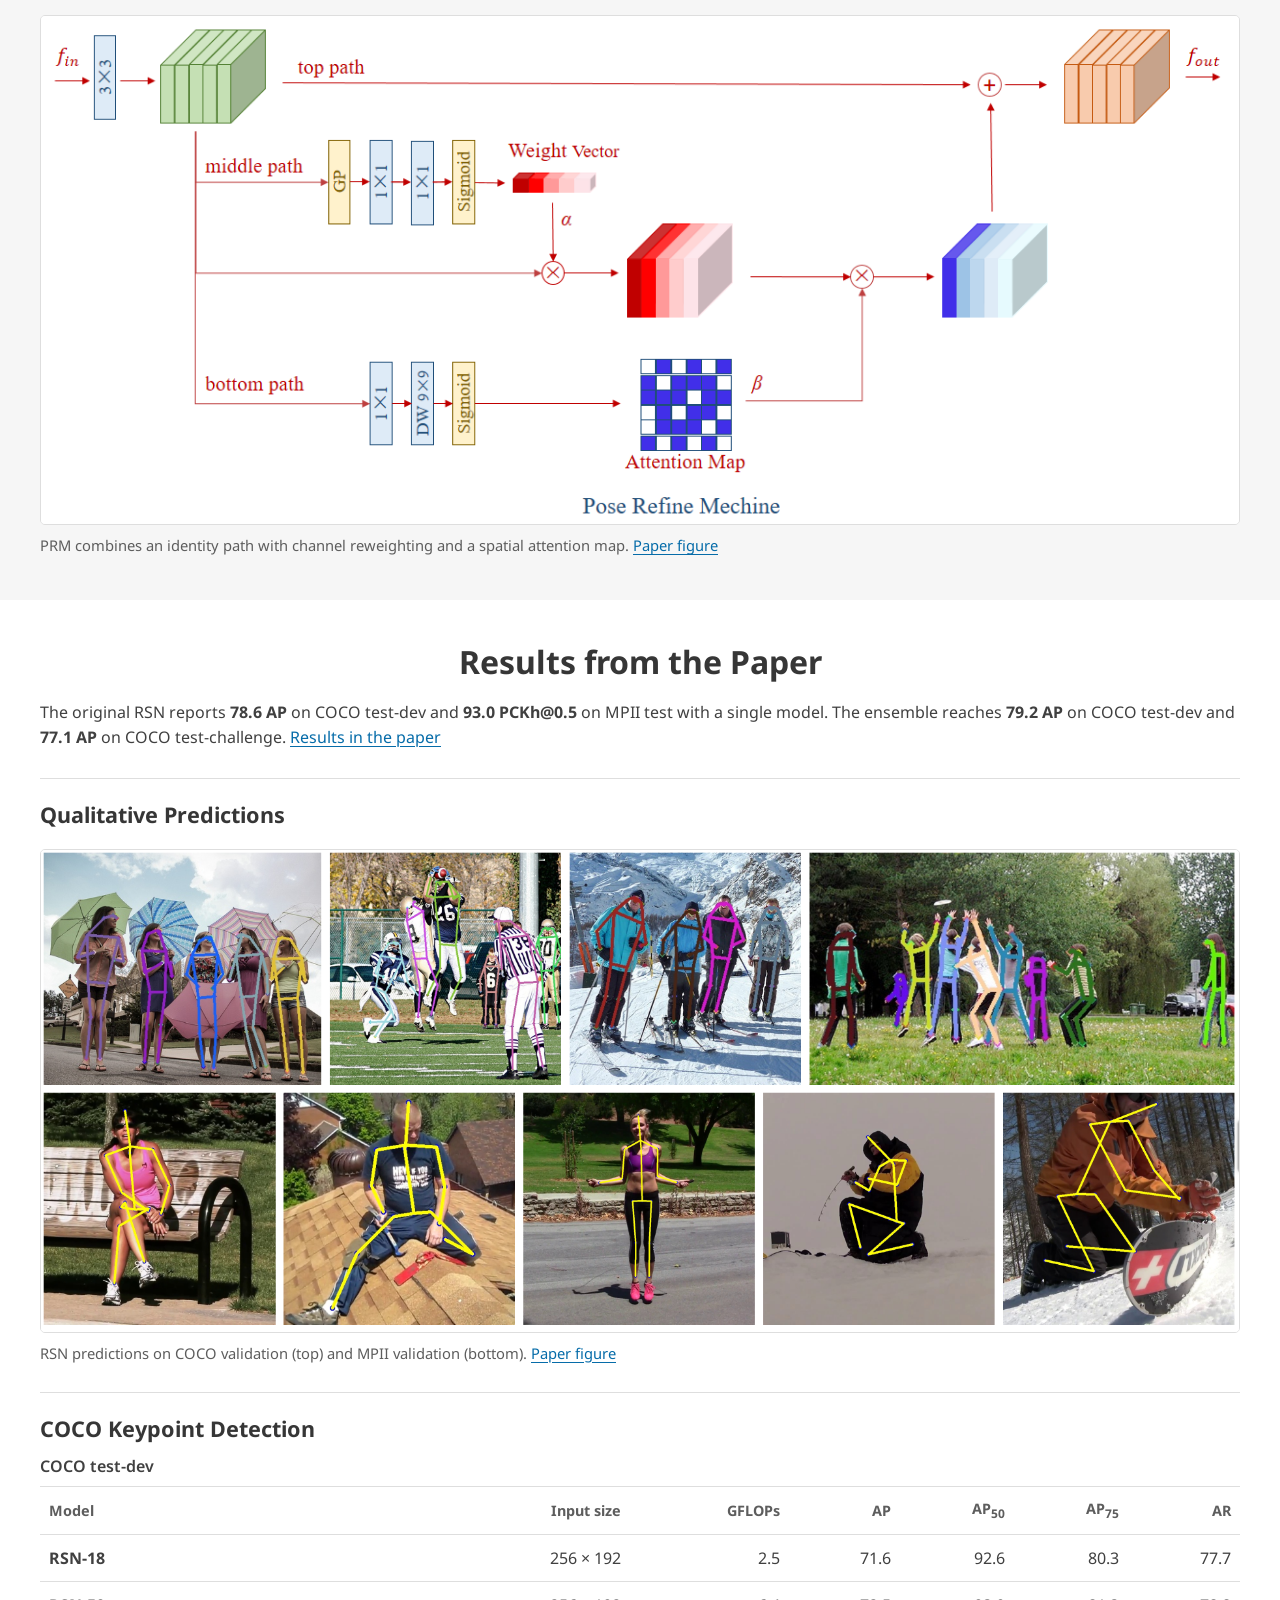
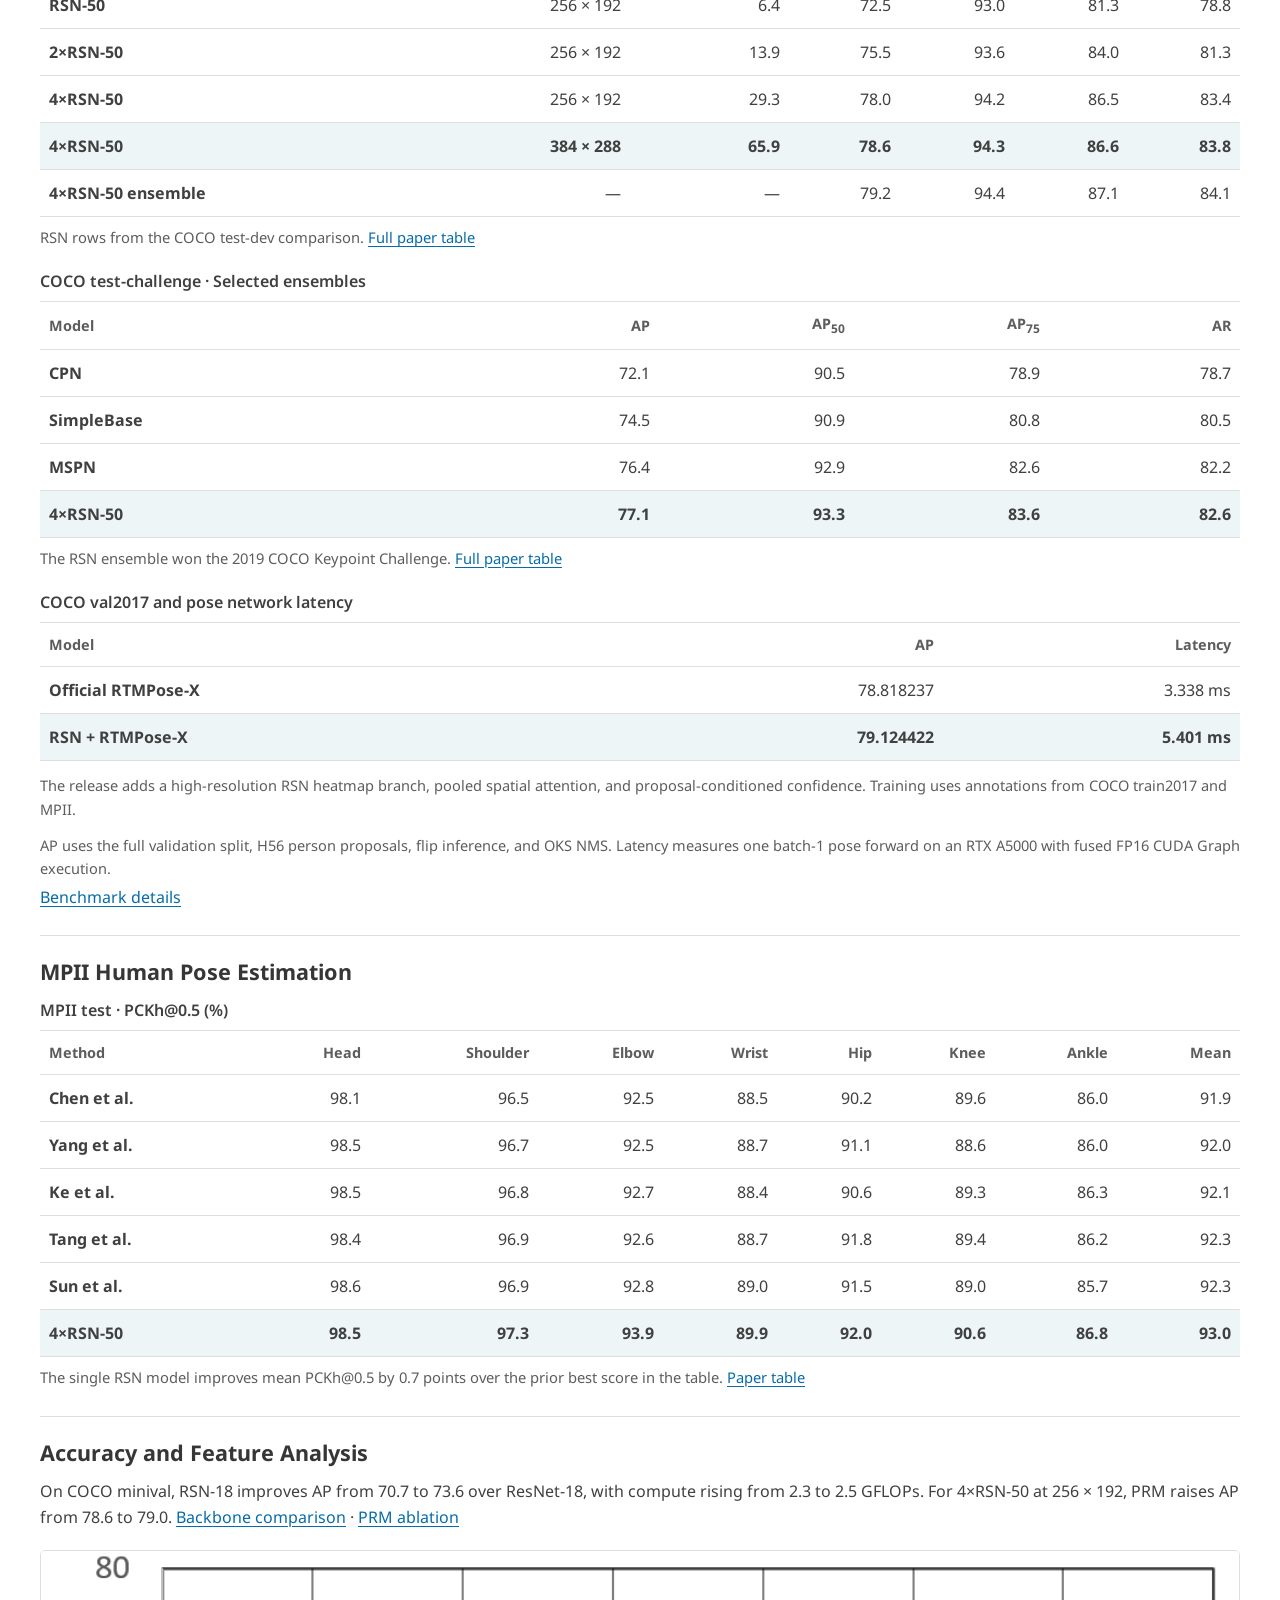
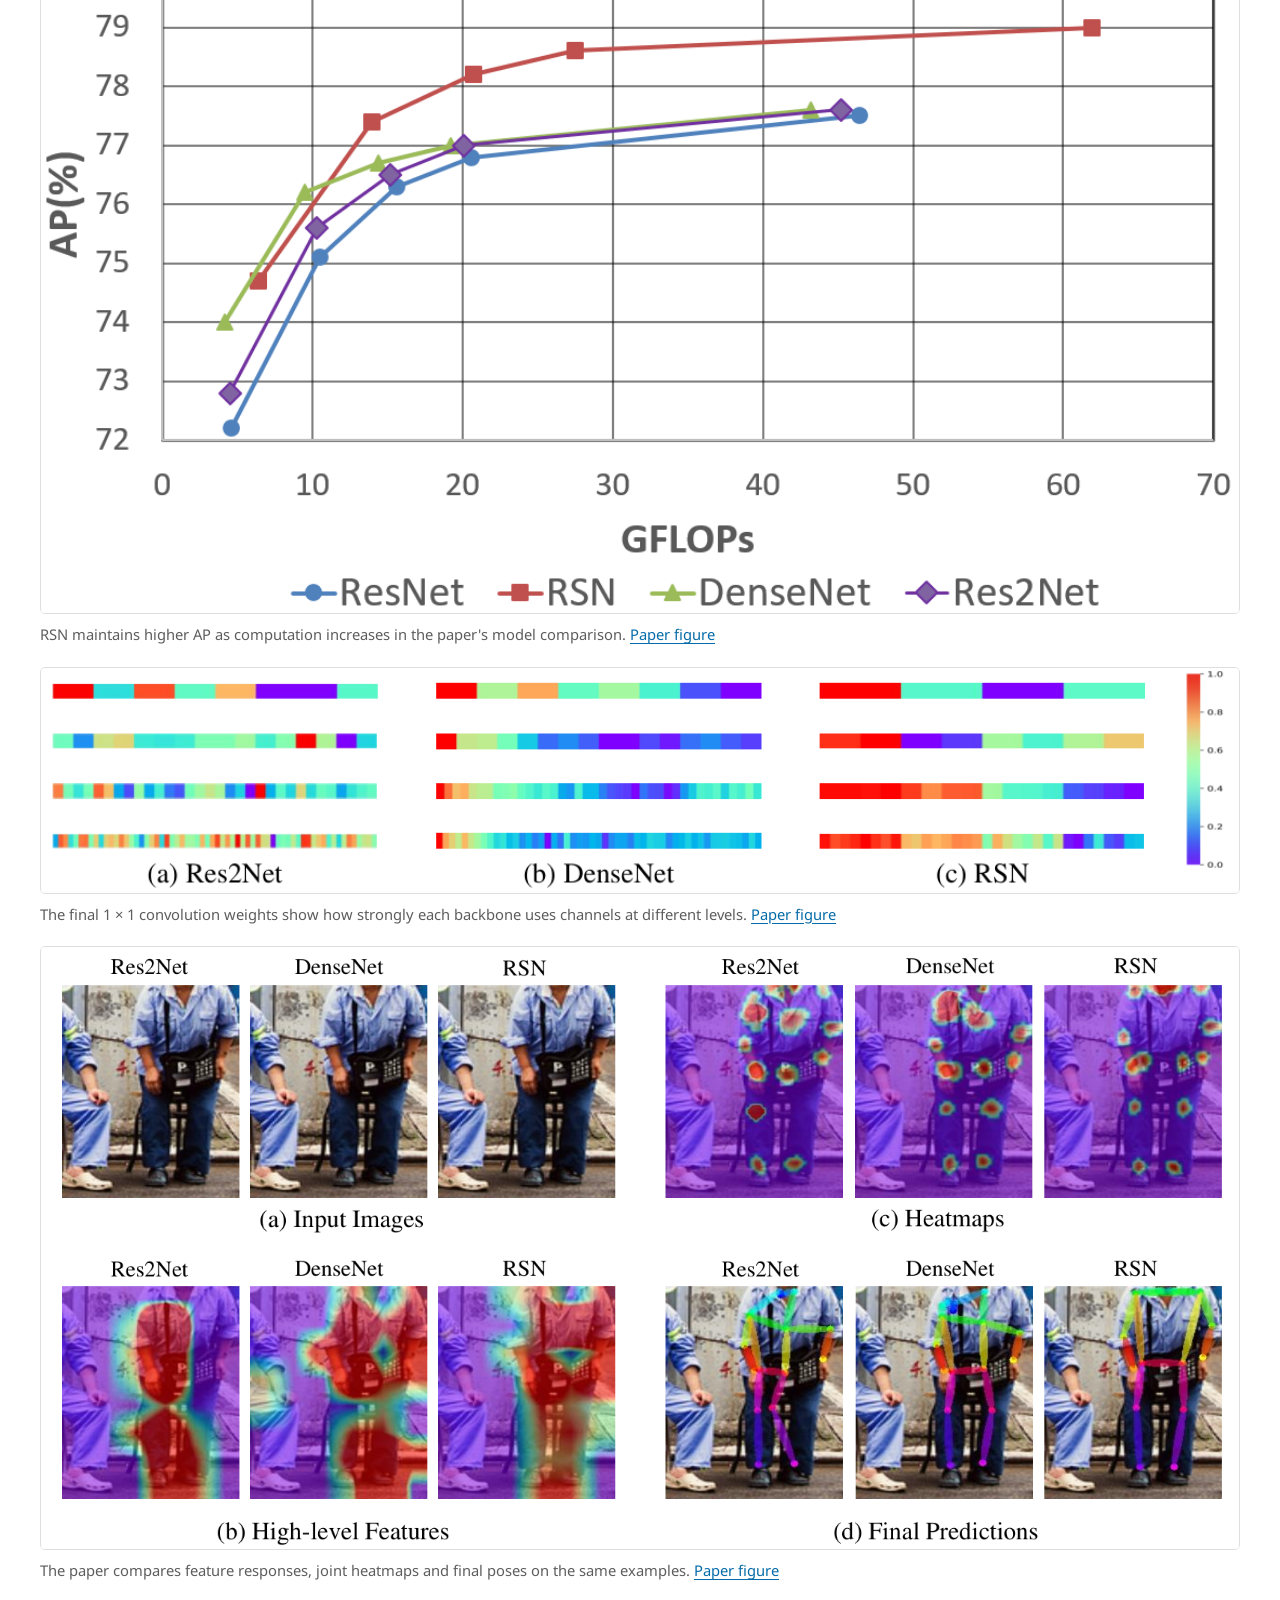
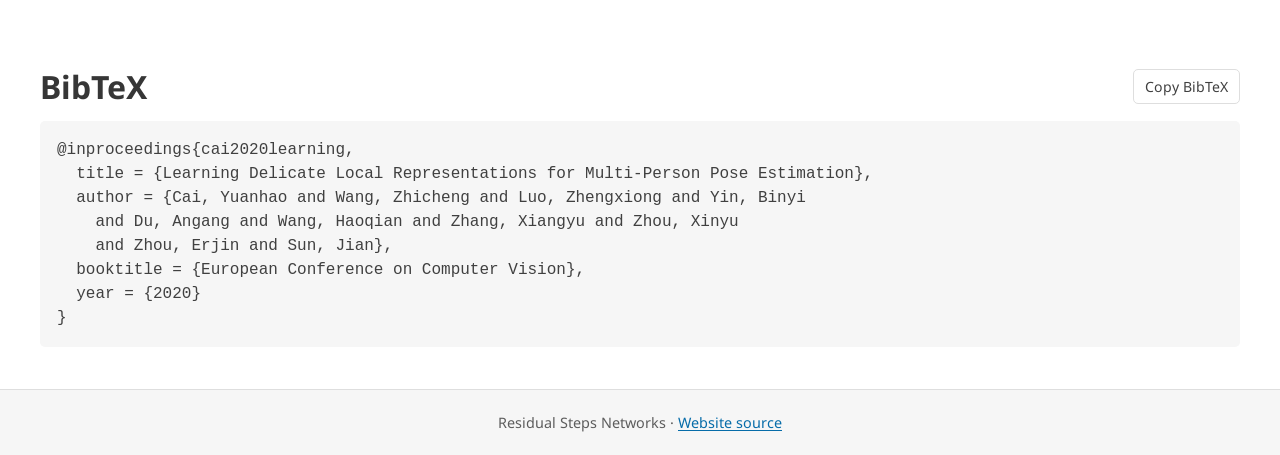
==== commit 0a6f2085: "Group the RSN evaluations under COCO Keypoint Detection" ====
--- a/index.html
+++ b/index.html
@@ -44,13 +44,6 @@
             </svg>
             Paper
           </a>
-          <a href="#videos">
-            <svg viewBox="0 0 24 24" aria-hidden="true" focusable="false">
-              <rect x="3" y="5" width="18" height="14" rx="2" fill="none" stroke="currentColor" stroke-width="1.8"/>
-              <path d="m10 9 5 3-5 3z" fill="currentColor"/>
-            </svg>
-            Videos
-          </a>
           <a href="coco-leaderboard-2019.html">
             <svg viewBox="0 0 24 24" aria-hidden="true" focusable="false">
               <path d="M4 5v14h17M8 15v-4m5 4V8m5 7V5" fill="none" stroke="currentColor" stroke-width="1.8" stroke-linecap="round" stroke-linejoin="round"/>
@@ -246,6 +239,22 @@
             </table>
           </div>
           <p class="caption">The RSN ensemble won the 2019 COCO Keypoint Challenge. <a href="https://arxiv.org/html/2003.04030#S4.T6">Full paper table</a></p>
+
+          <div id="results" class="benchmark">
+            <div class="table-wrap" tabindex="0" role="region" aria-label="COCO val2017 benchmark table">
+              <table>
+                <caption>COCO val2017 and pose network latency</caption>
+                <thead><tr><th scope="col">Model</th><th scope="col">AP</th><th scope="col">Latency</th></tr></thead>
+                <tbody>
+                  <tr><th scope="row">Official RTMPose-X</th><td>78.818237</td><td>3.338 ms</td></tr>
+                  <tr class="highlight-row"><th scope="row">RSN + RTMPose-X</th><td>79.124422</td><td>5.401 ms</td></tr>
+                </tbody>
+              </table>
+            </div>
+            <p>The release adds a high-resolution RSN heatmap branch, pooled spatial attention, and proposal-conditioned confidence. Training uses annotations from COCO train2017 and MPII.</p>
+            <p>AP uses the full validation split, H56 person proposals, flip inference, and OKS NMS. Latency measures one batch-1 pose forward on an RTX A5000 with fused FP16 CUDA Graph execution.</p>
+            <a href="https://huggingface.co/CaiYuanhao/RSN#evaluation">Benchmark details</a>
+          </div>
         </div>
 
         <div class="paper-block">
@@ -286,29 +295,6 @@
       </div>
     </section>
 
-    <section id="results" class="section section-light" aria-labelledby="results-title">
-      <div class="shell">
-        <h2 id="results-title">RSN + RTMPose-X Results</h2>
-        <div class="prose">
-          <p>The release adds a high-resolution RSN heatmap branch, pooled spatial attention, and proposal-conditioned confidence. Training uses annotations from COCO train2017 and MPII.</p>
-        </div>
-        <div class="benchmark">
-          <div class="table-wrap">
-            <table>
-              <caption>COCO val2017 and pose network latency</caption>
-              <thead><tr><th scope="col">Model</th><th scope="col">AP</th><th scope="col">Latency</th></tr></thead>
-              <tbody>
-                <tr><th scope="row">Official RTMPose-X</th><td>78.818237</td><td>3.338 ms</td></tr>
-                <tr class="highlight-row"><th scope="row">RSN + RTMPose-X</th><td>79.124422</td><td>5.401 ms</td></tr>
-              </tbody>
-            </table>
-          </div>
-          <p>AP uses the full validation split, H56 person proposals, flip inference, and OKS NMS. Latency measures one batch-1 pose forward on an RTX A5000 with fused FP16 CUDA Graph execution.</p>
-          <a href="https://huggingface.co/CaiYuanhao/RSN#evaluation">Benchmark details</a>
-        </div>
-      </div>
-    </section>
-
     <section class="shell section citation" aria-labelledby="citation-title">
       <div class="citation-heading">
         <h2 id="citation-title">BibTeX</h2>
--- a/styles.css
+++ b/styles.css
@@ -51,7 +51,6 @@
 .section { padding-block: 42px; scroll-margin-top: 12px; }
 .section h2 { text-align: center; margin-bottom: 18px; }
 .section-light { background: var(--light); }
-.prose p + p { margin-top: 12px; }
 .paper-figure { margin-top: 20px; }
 .paper-figure img { width: 100%; height: auto; background: #fff; border: 1px solid var(--line); border-radius: 5px; }
 .paper-figure figcaption, .caption { margin-top: 9px; color: var(--muted); font-size: .92rem; line-height: 1.6; }
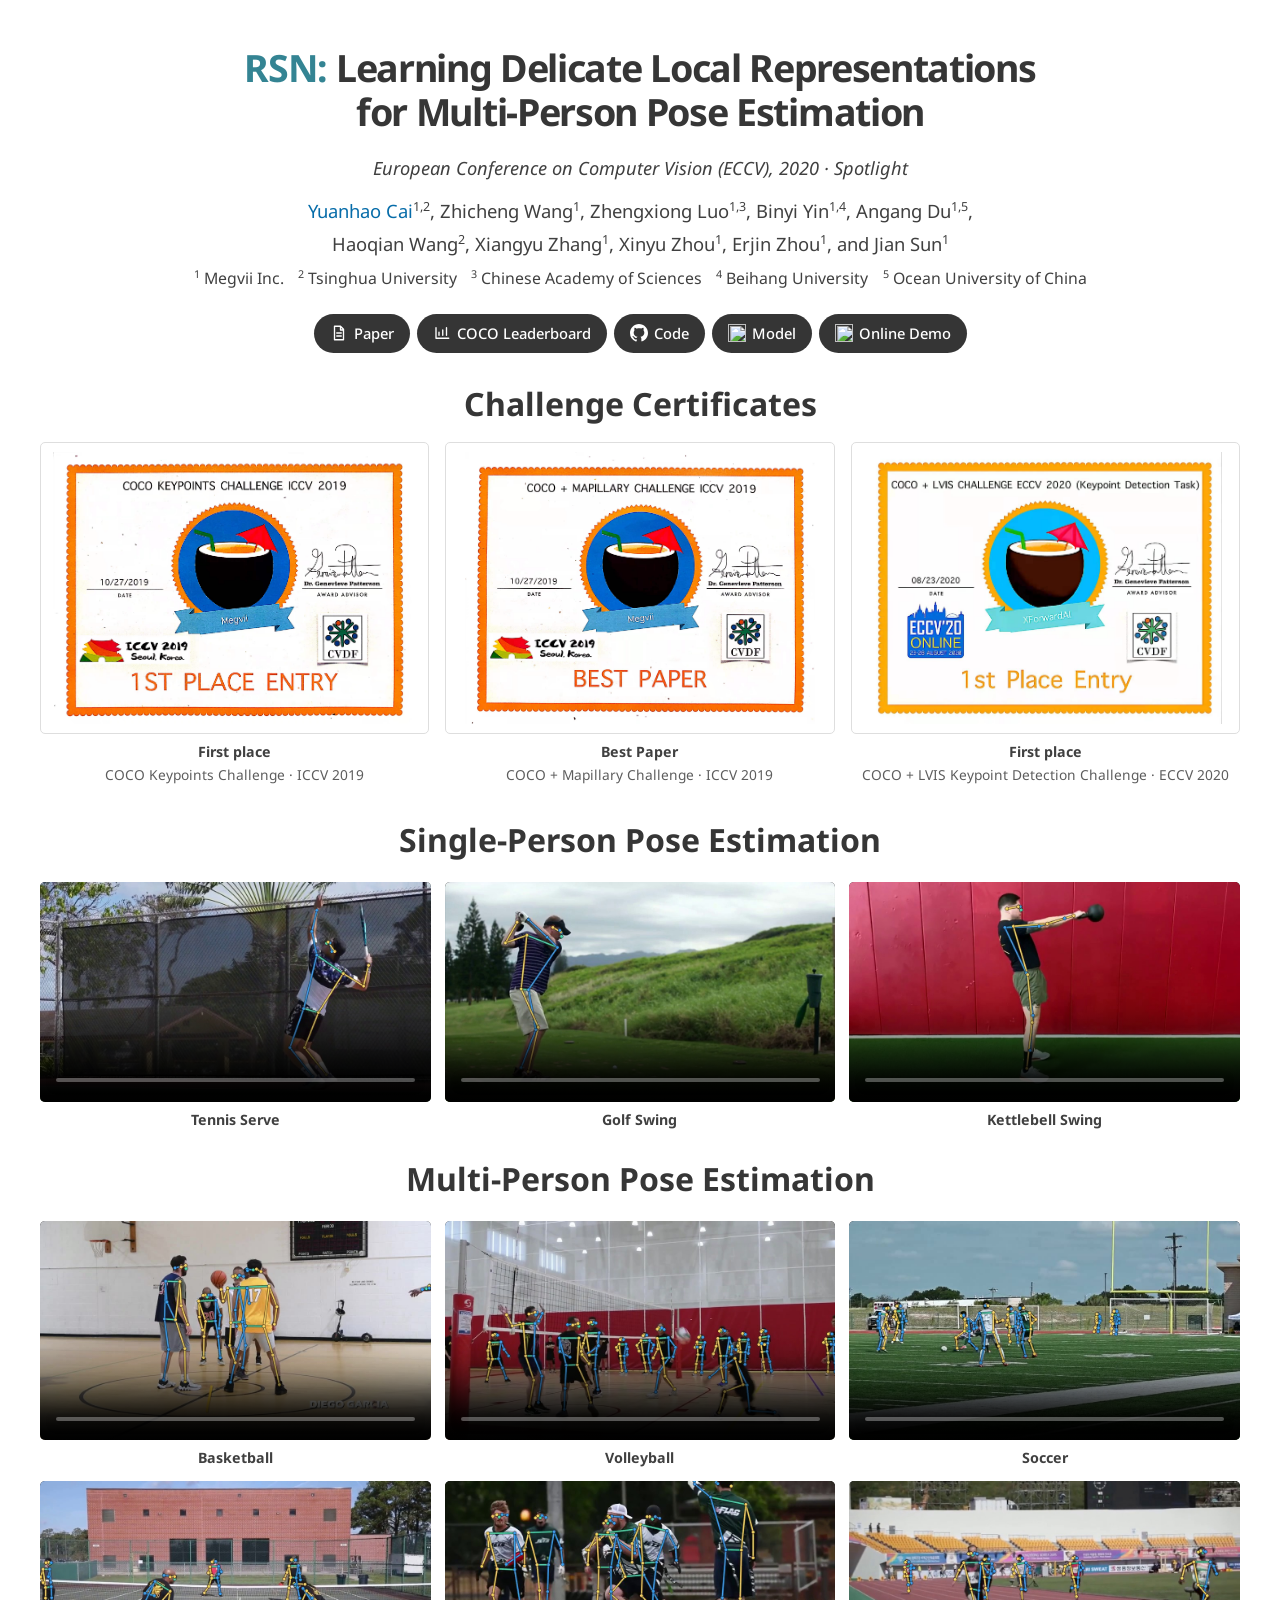
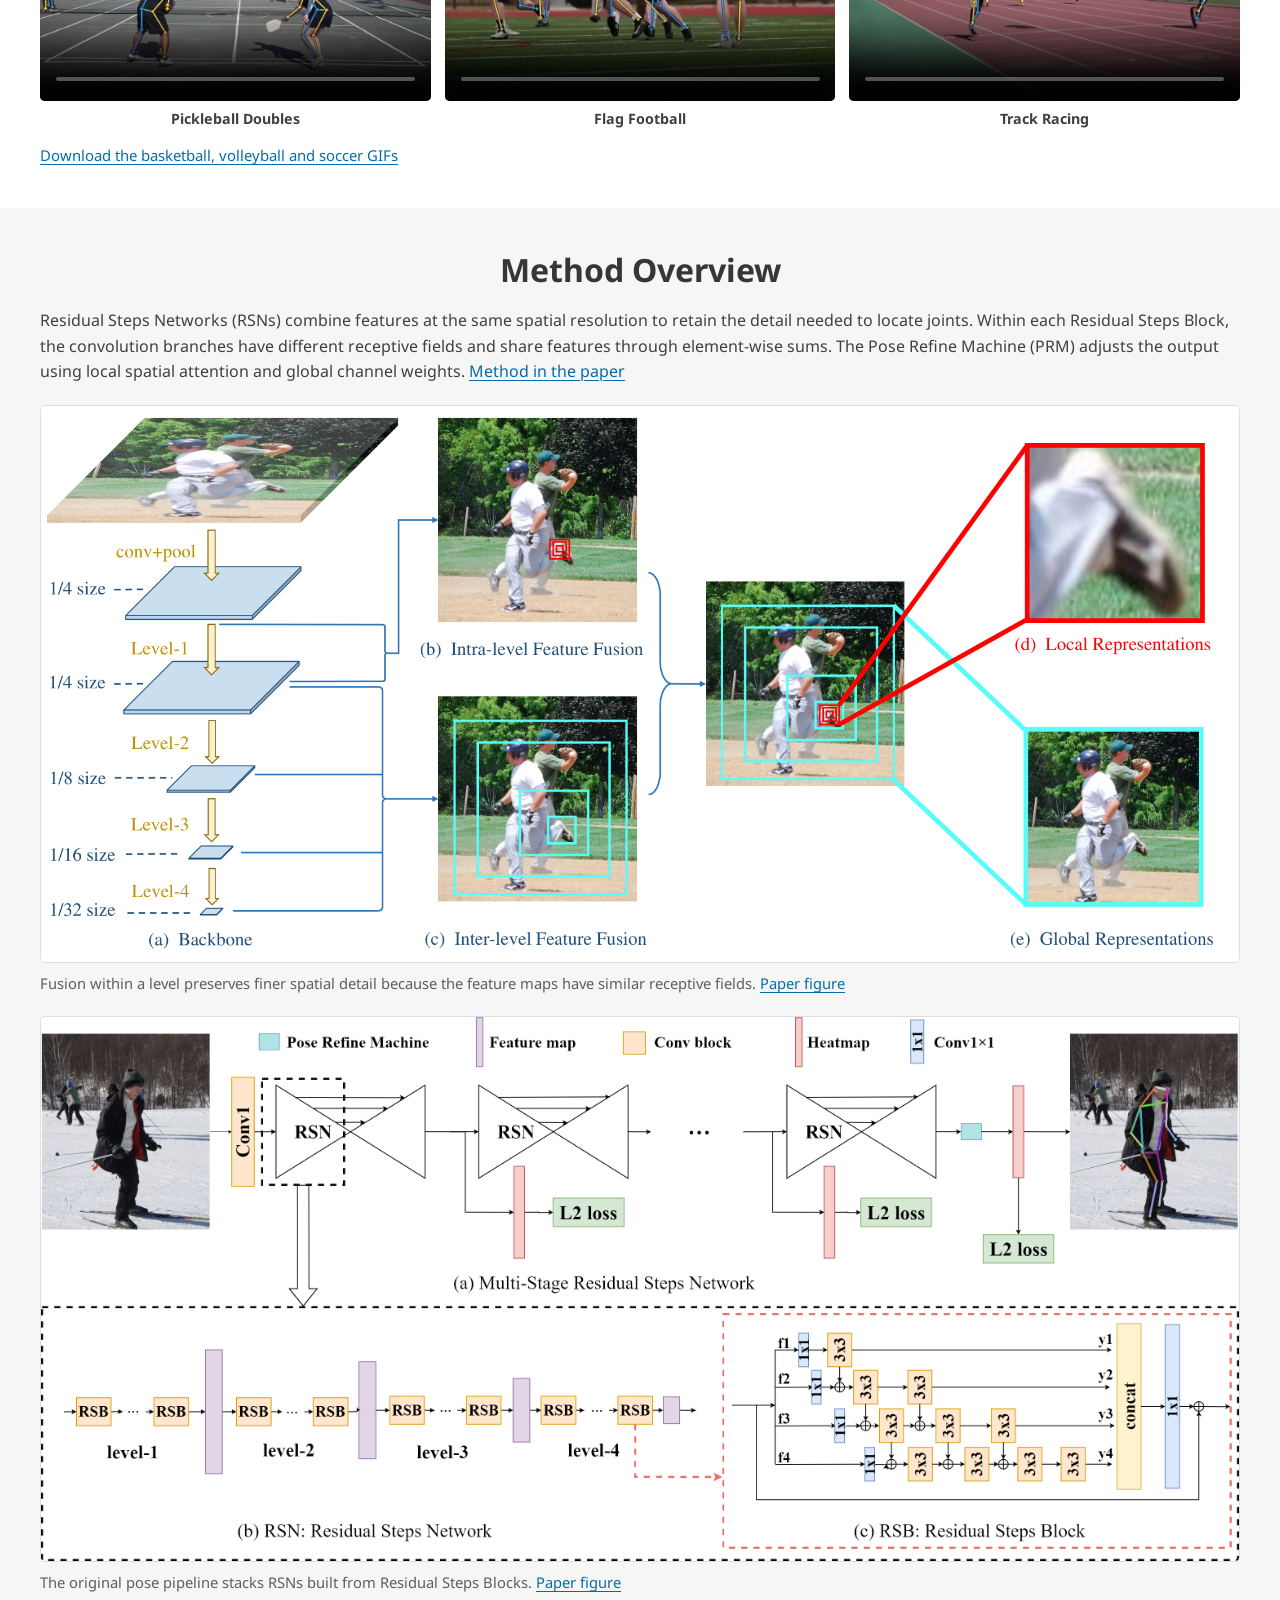
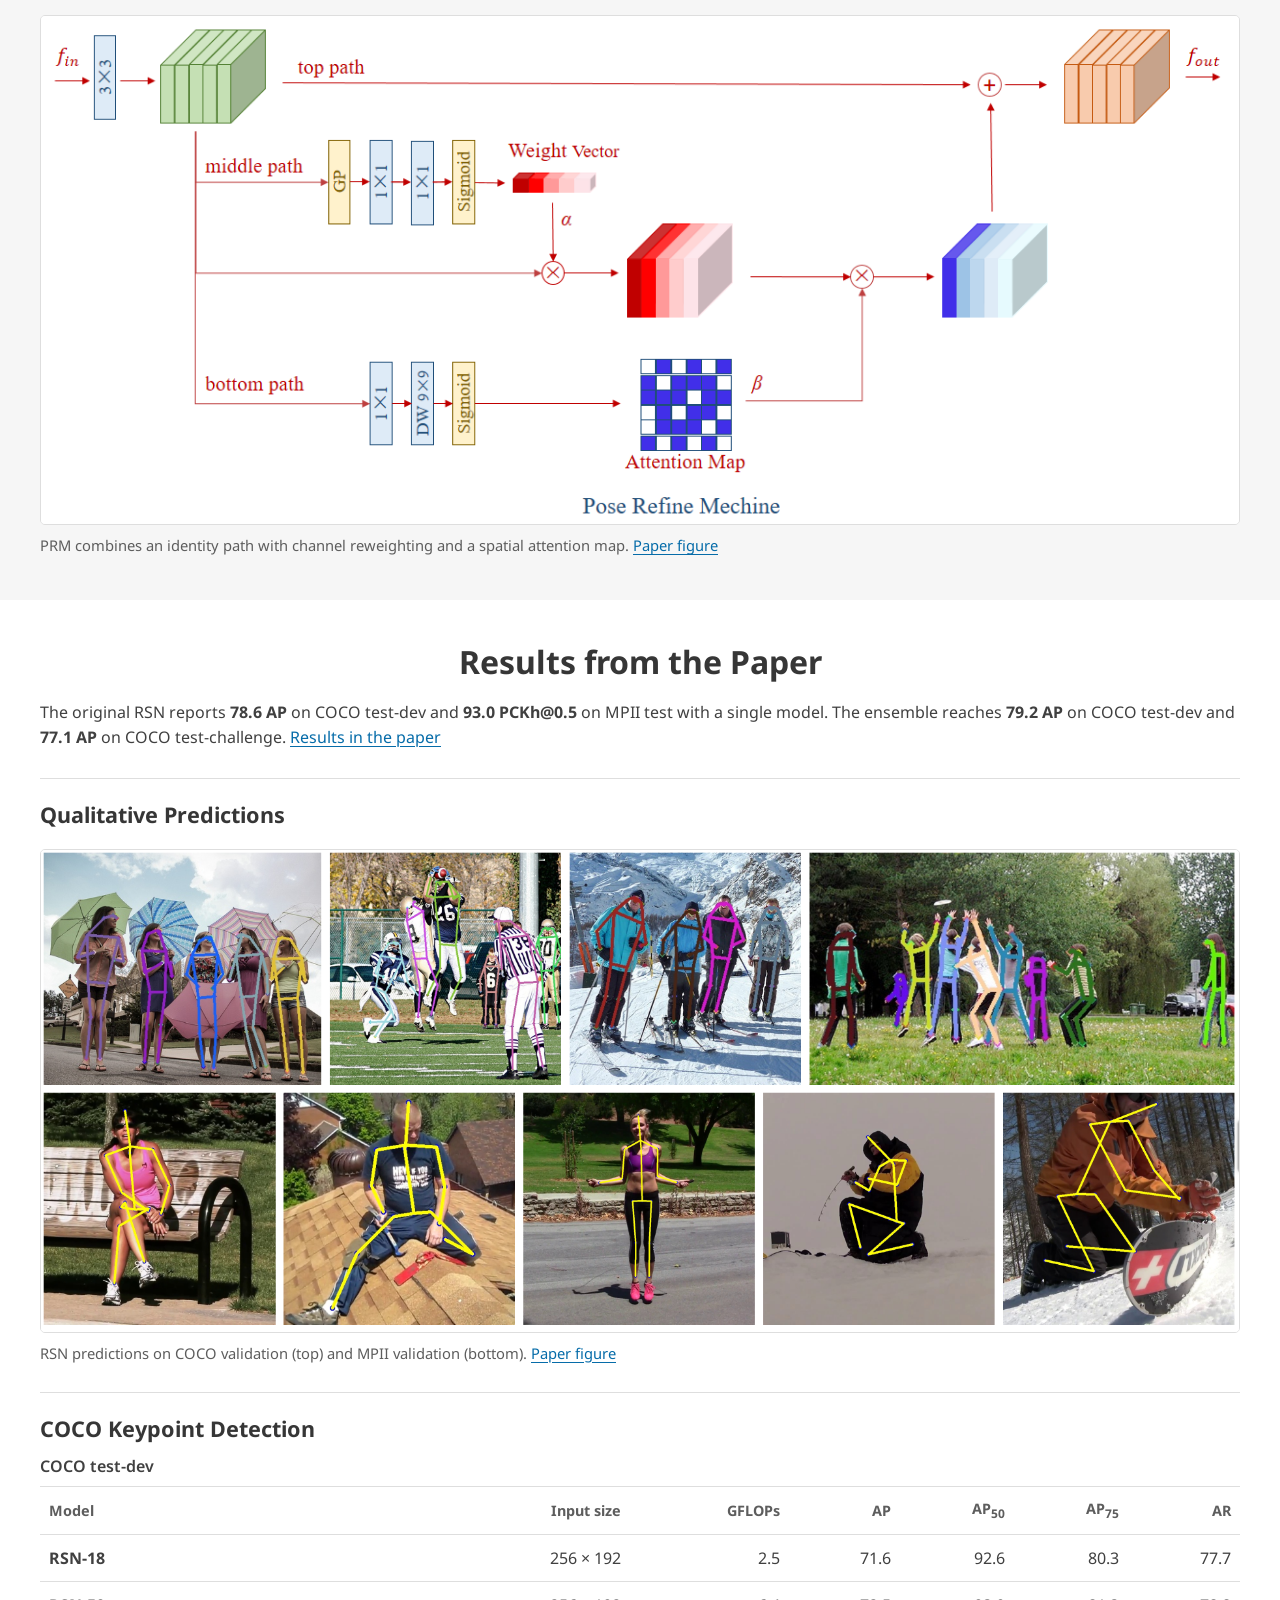
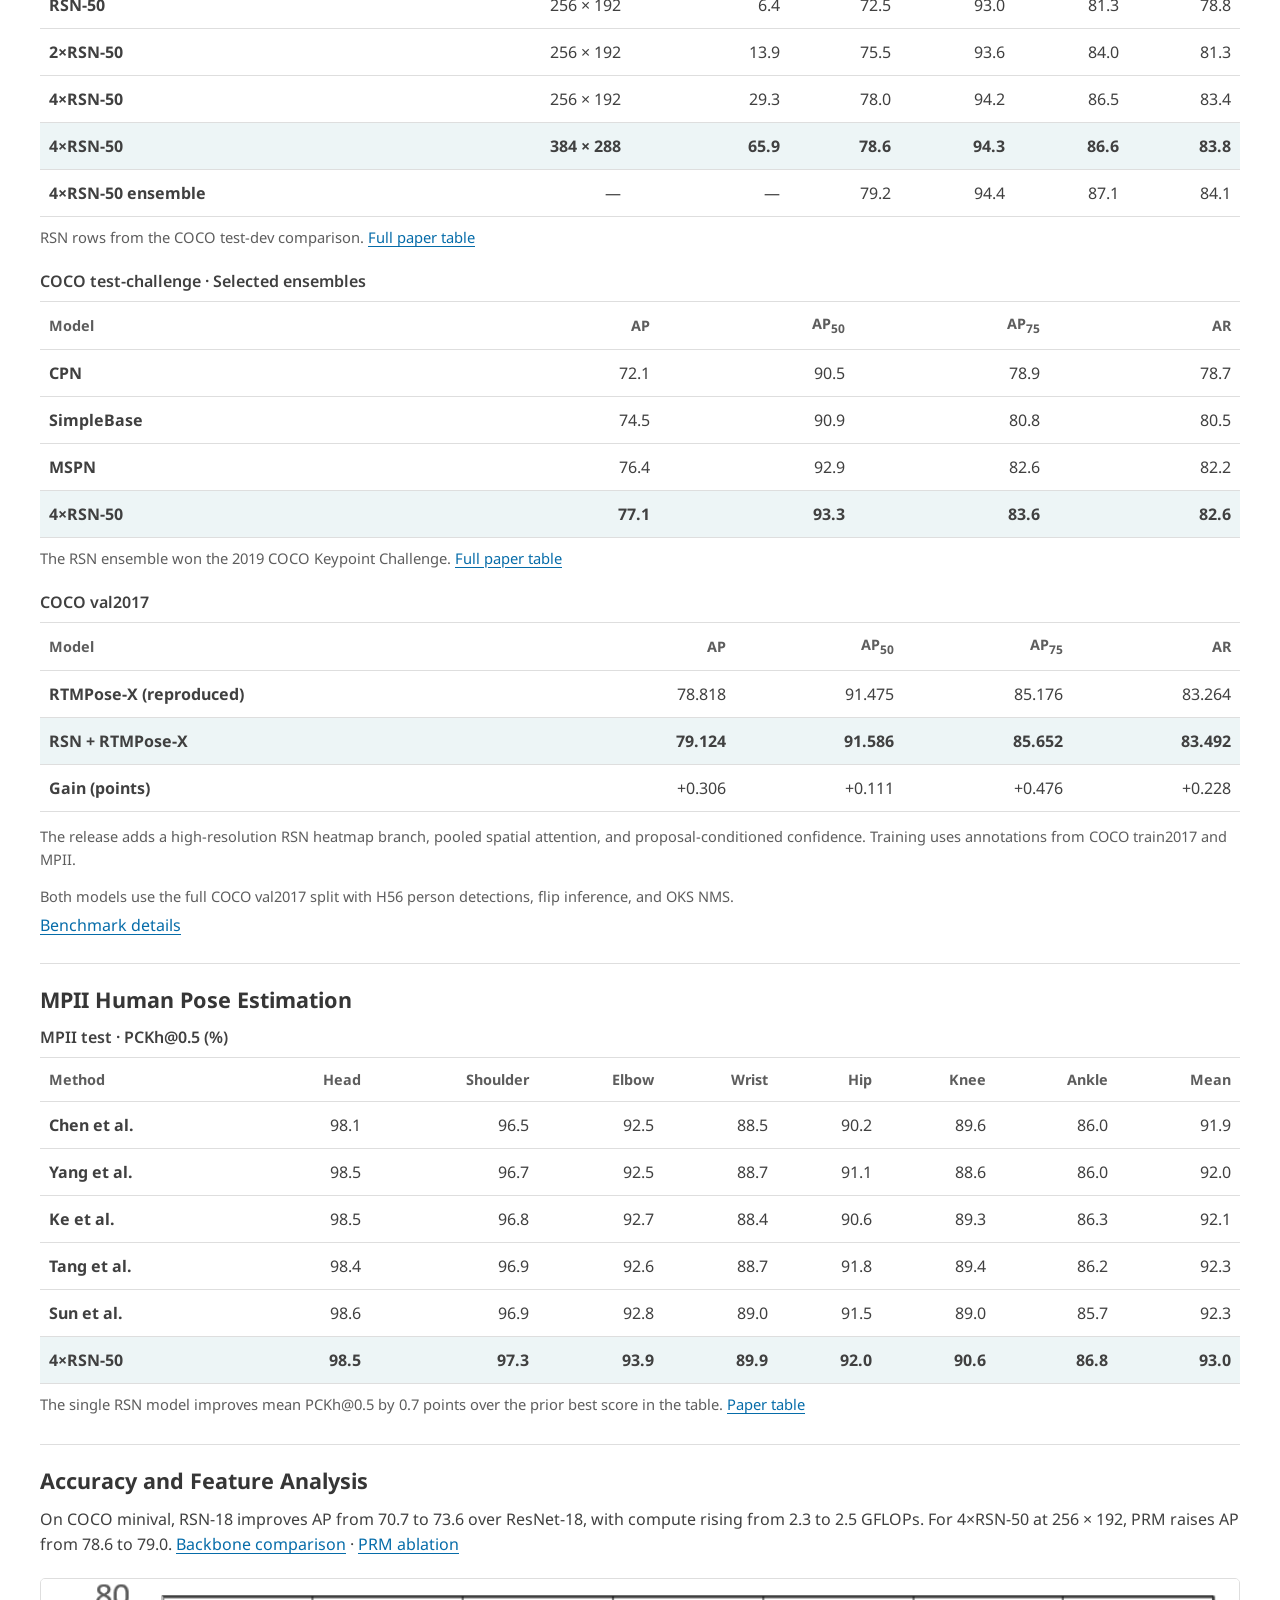
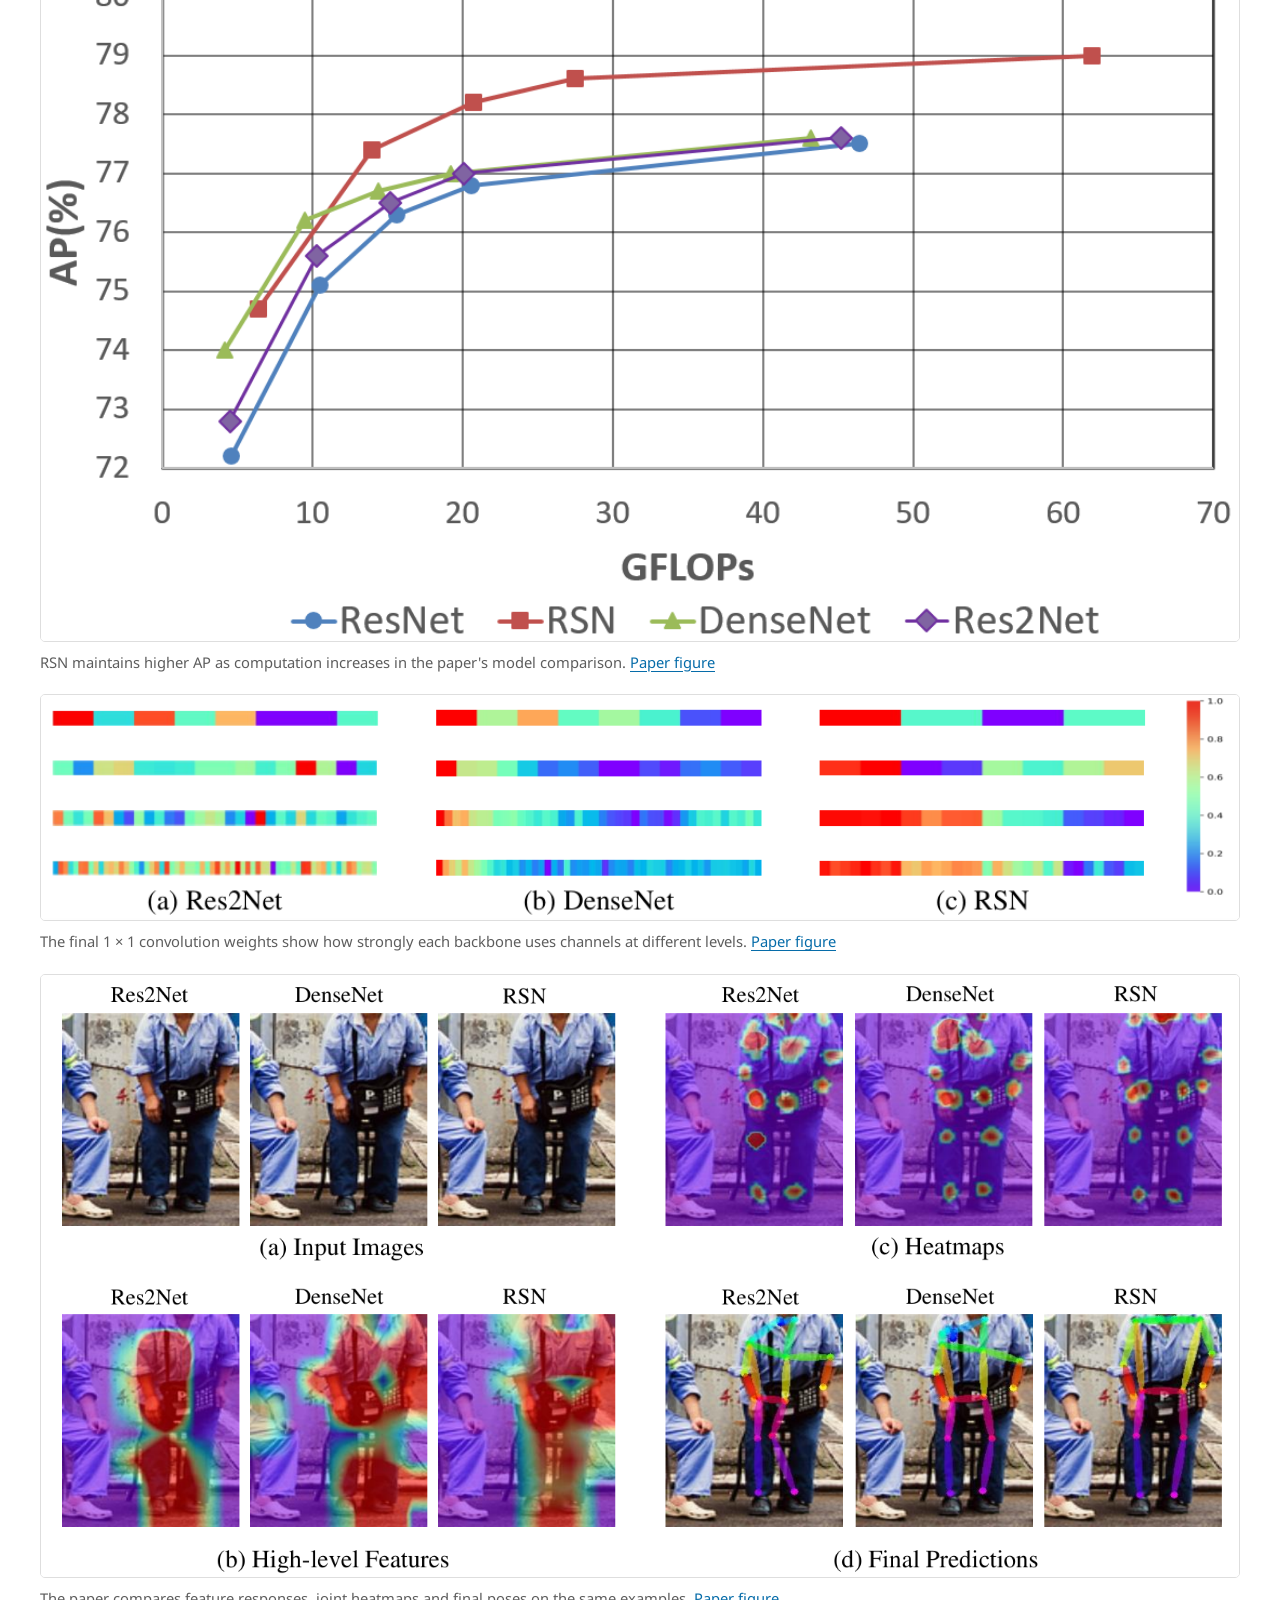
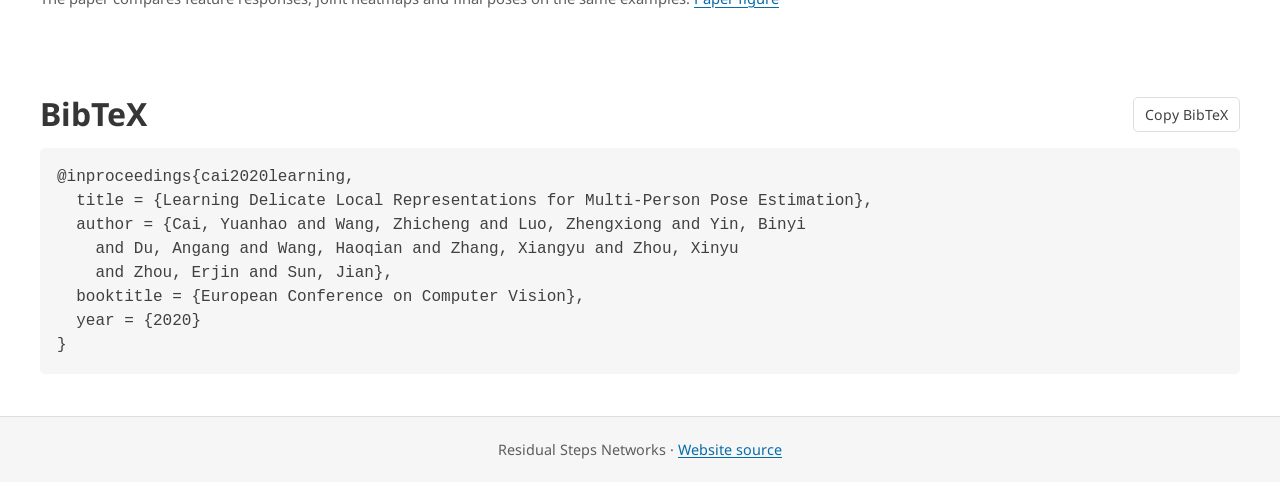
==== commit 223b8b13: "Show COCO accuracy gains for RSN and RTMPose-X" ====
--- a/index.html
+++ b/index.html
@@ -60,7 +60,7 @@
             <img src="https://huggingface.co/front/assets/huggingface_logo-noborder.svg" alt="" width="19" height="18">
             Model
           </a>
-          <a href="https://huggingface.co/spaces/CaiYuanhao/RSN-RTMPose-X">
+          <a href="https://huggingface.co/spaces/CaiYuanhao/RSN">
             <img src="https://huggingface.co/front/assets/huggingface_logo-noborder.svg" alt="" width="19" height="18">
             Online Demo
           </a>
@@ -243,17 +243,18 @@
           <div id="results" class="benchmark">
             <div class="table-wrap" tabindex="0" role="region" aria-label="COCO val2017 benchmark table">
               <table>
-                <caption>COCO val2017 and pose network latency</caption>
-                <thead><tr><th scope="col">Model</th><th scope="col">AP</th><th scope="col">Latency</th></tr></thead>
+                <caption>COCO val2017</caption>
+                <thead><tr><th scope="col">Model</th><th scope="col">AP</th><th scope="col">AP<sub>50</sub></th><th scope="col">AP<sub>75</sub></th><th scope="col">AR</th></tr></thead>
                 <tbody>
-                  <tr><th scope="row">Official RTMPose-X</th><td>78.818237</td><td>3.338 ms</td></tr>
-                  <tr class="highlight-row"><th scope="row">RSN + RTMPose-X</th><td>79.124422</td><td>5.401 ms</td></tr>
+                  <tr><th scope="row">RTMPose-X (reproduced)</th><td>78.818</td><td>91.475</td><td>85.176</td><td>83.264</td></tr>
+                  <tr class="highlight-row"><th scope="row">RSN + RTMPose-X</th><td>79.124</td><td>91.586</td><td>85.652</td><td>83.492</td></tr>
+                  <tr><th scope="row">Gain (points)</th><td>+0.306</td><td>+0.111</td><td>+0.476</td><td>+0.228</td></tr>
                 </tbody>
               </table>
             </div>
             <p>The release adds a high-resolution RSN heatmap branch, pooled spatial attention, and proposal-conditioned confidence. Training uses annotations from COCO train2017 and MPII.</p>
-            <p>AP uses the full validation split, H56 person proposals, flip inference, and OKS NMS. Latency measures one batch-1 pose forward on an RTX A5000 with fused FP16 CUDA Graph execution.</p>
-            <a href="https://huggingface.co/CaiYuanhao/RSN#evaluation">Benchmark details</a>
+            <p>Both models use the full COCO val2017 split with H56 person detections, flip inference, and OKS NMS.</p>
+            <a href="https://github.com/caiyuanhao1998/RSN/tree/master/RTMPose-X#coco-val2017">Benchmark details</a>
           </div>
         </div>
 
